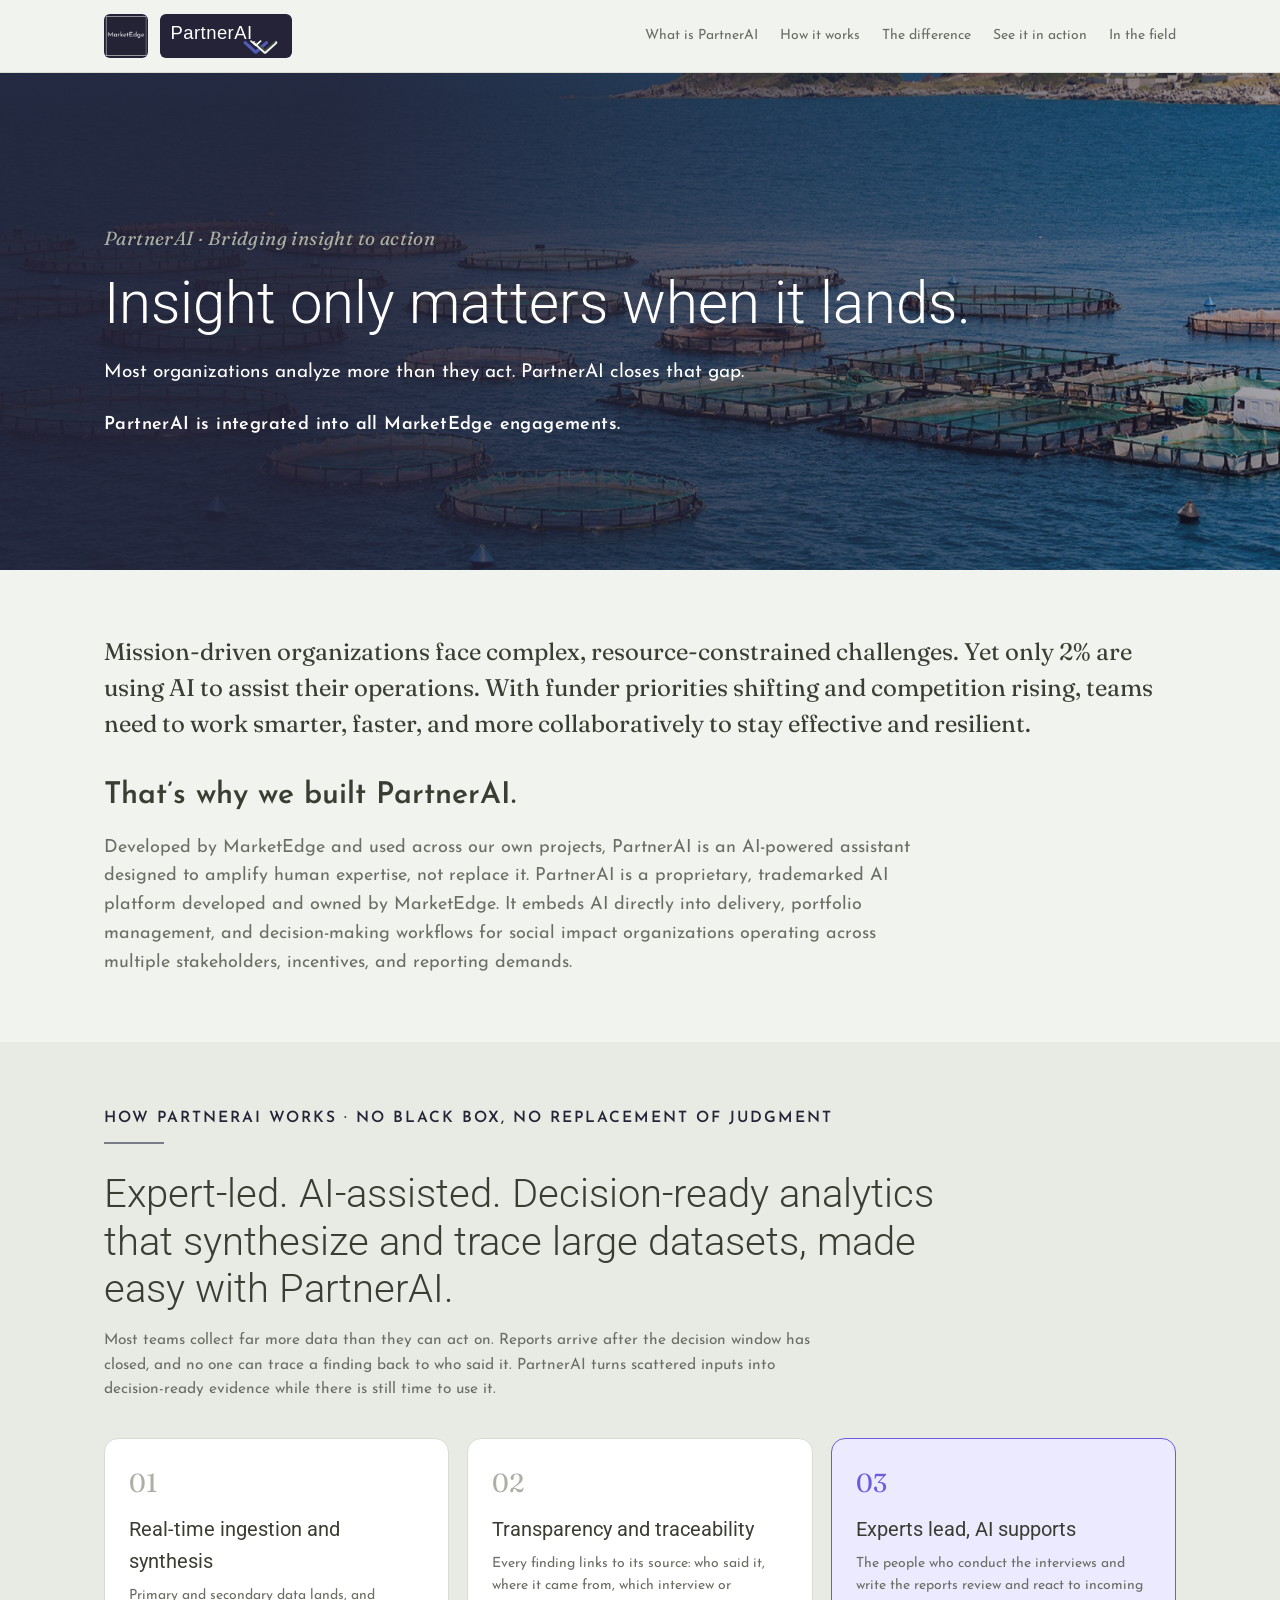
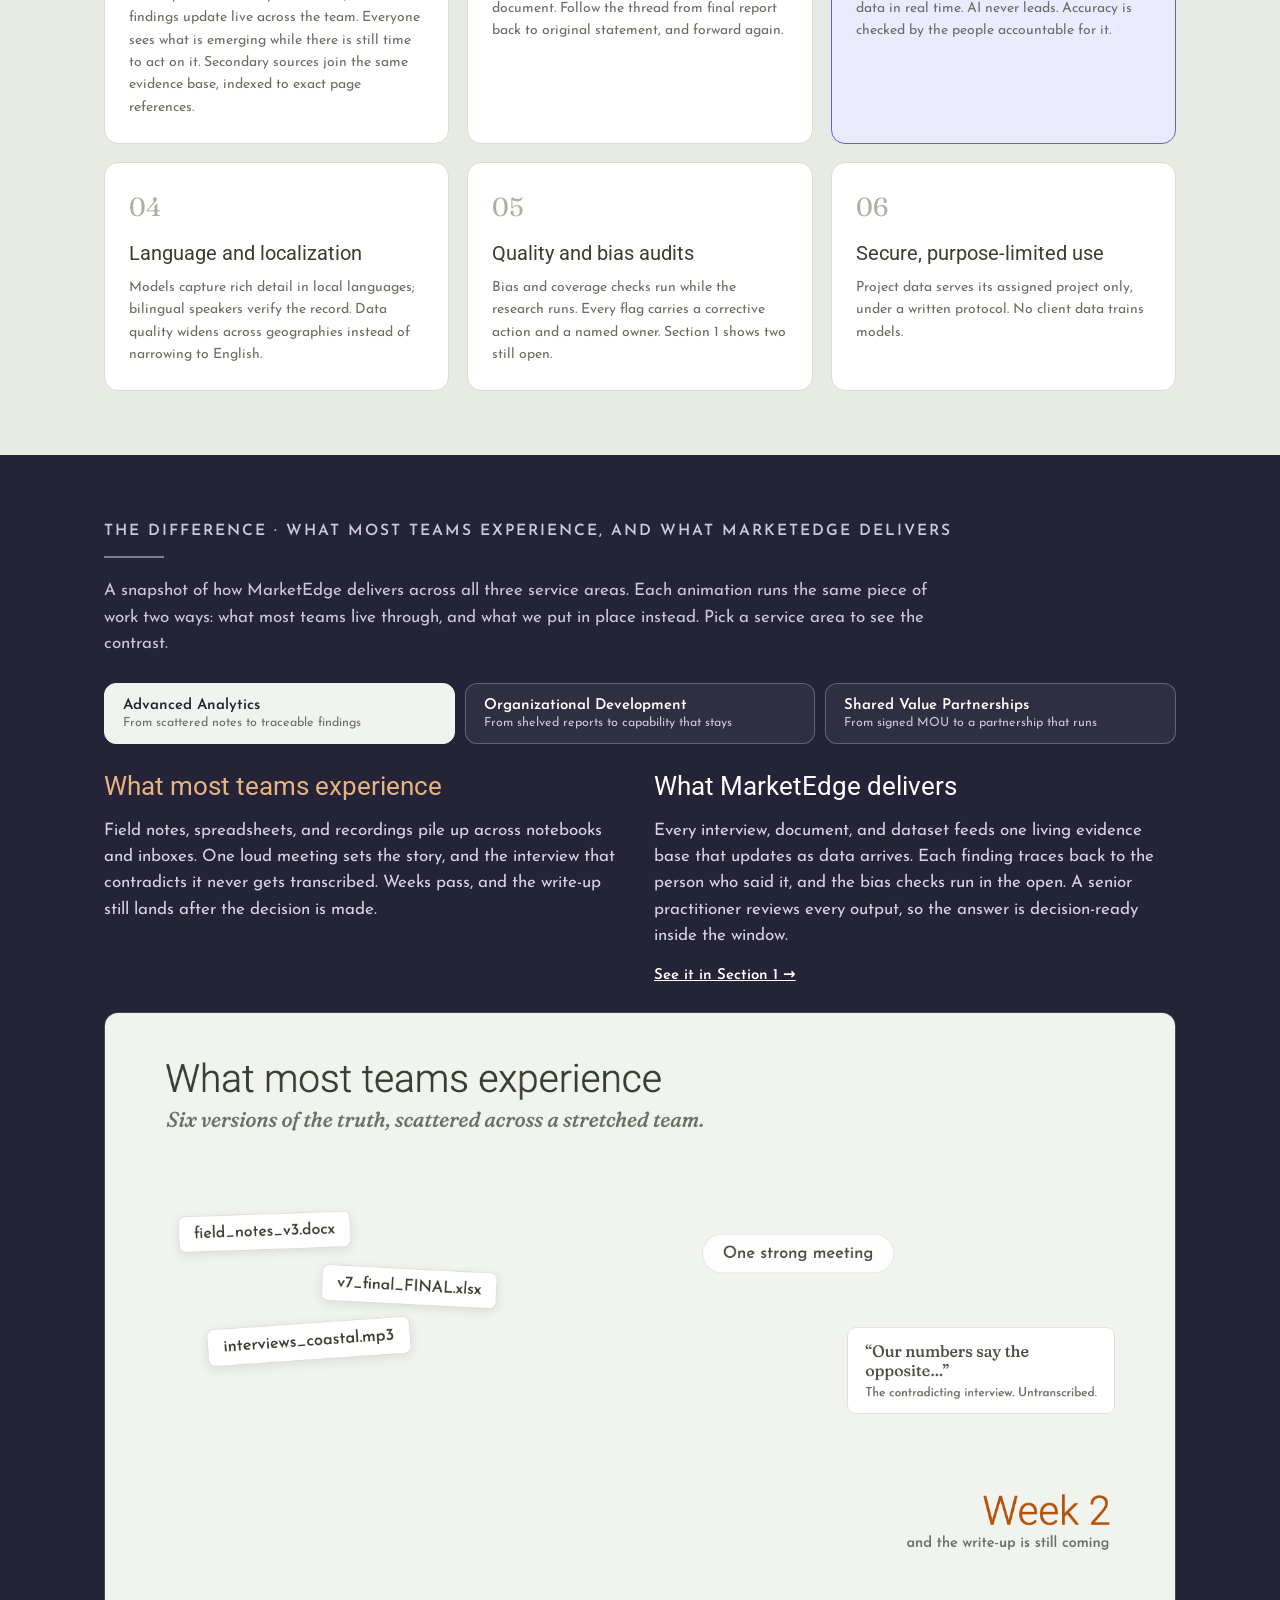
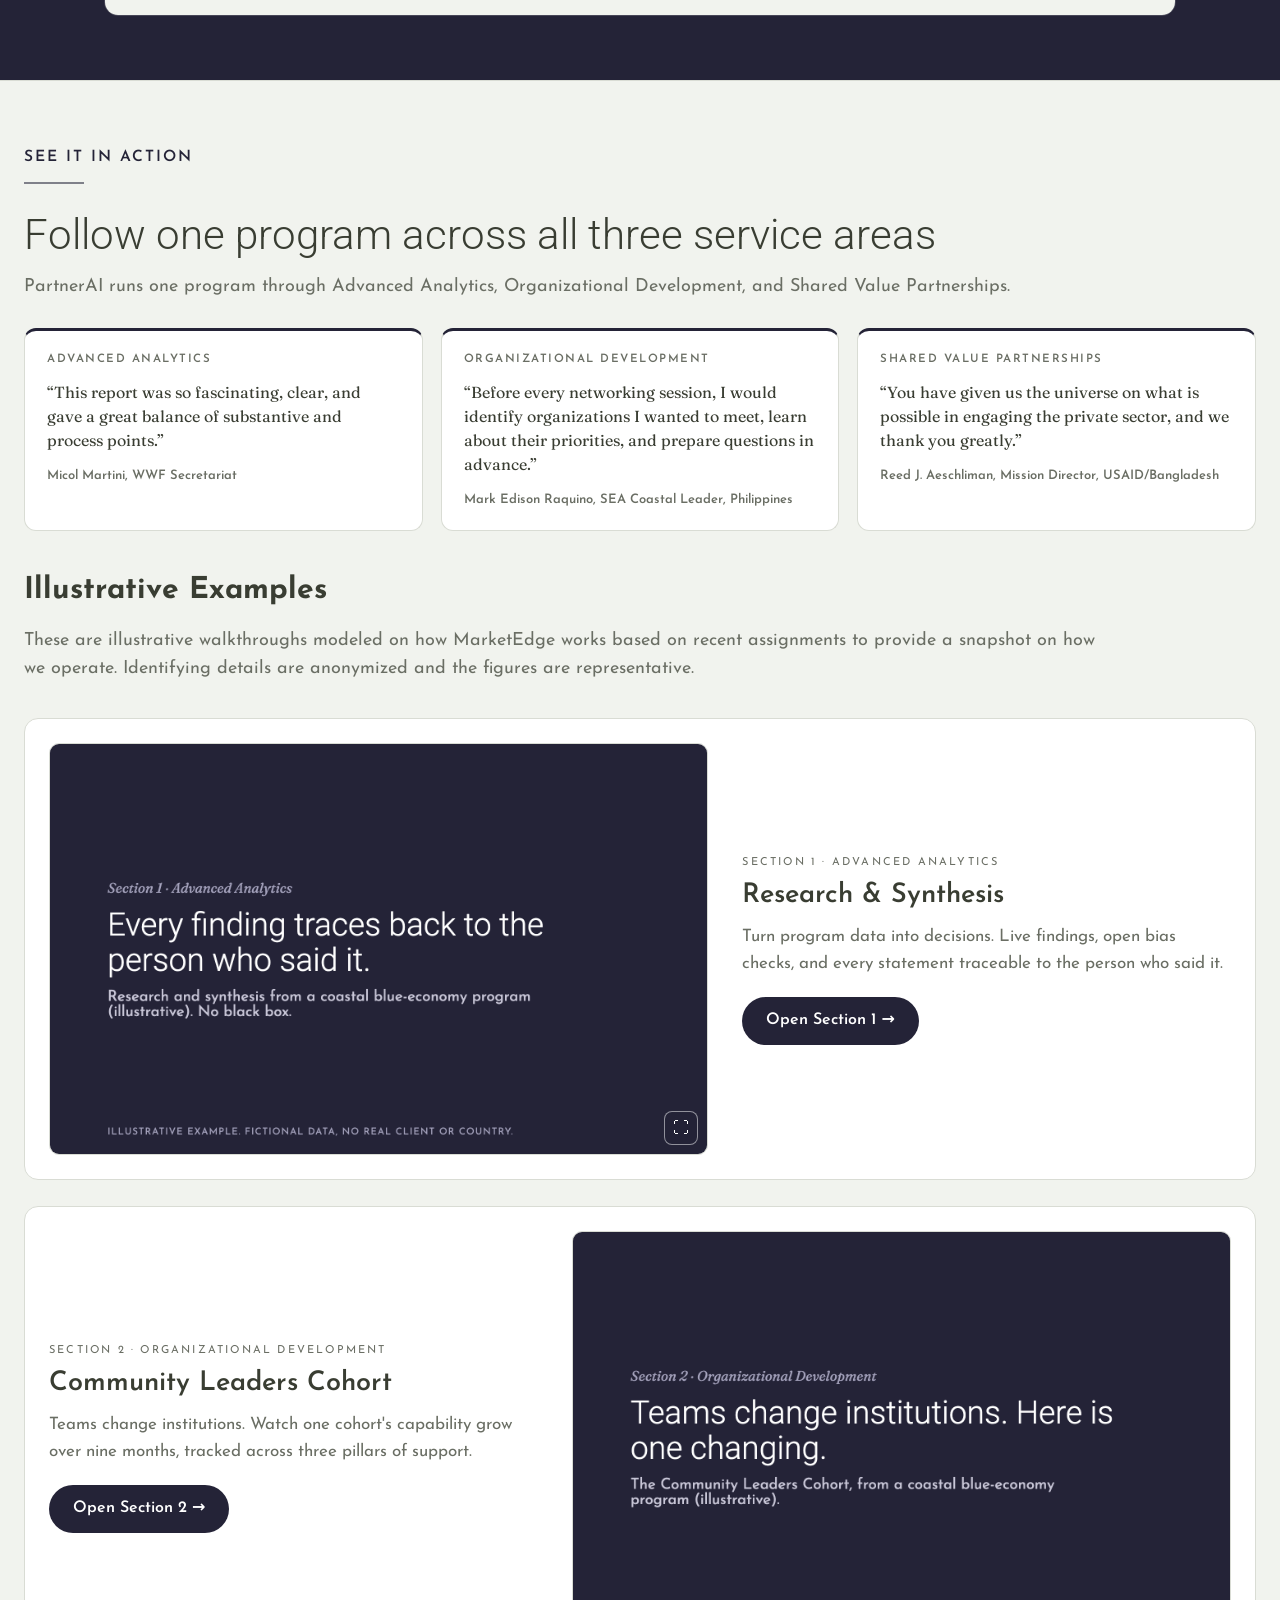
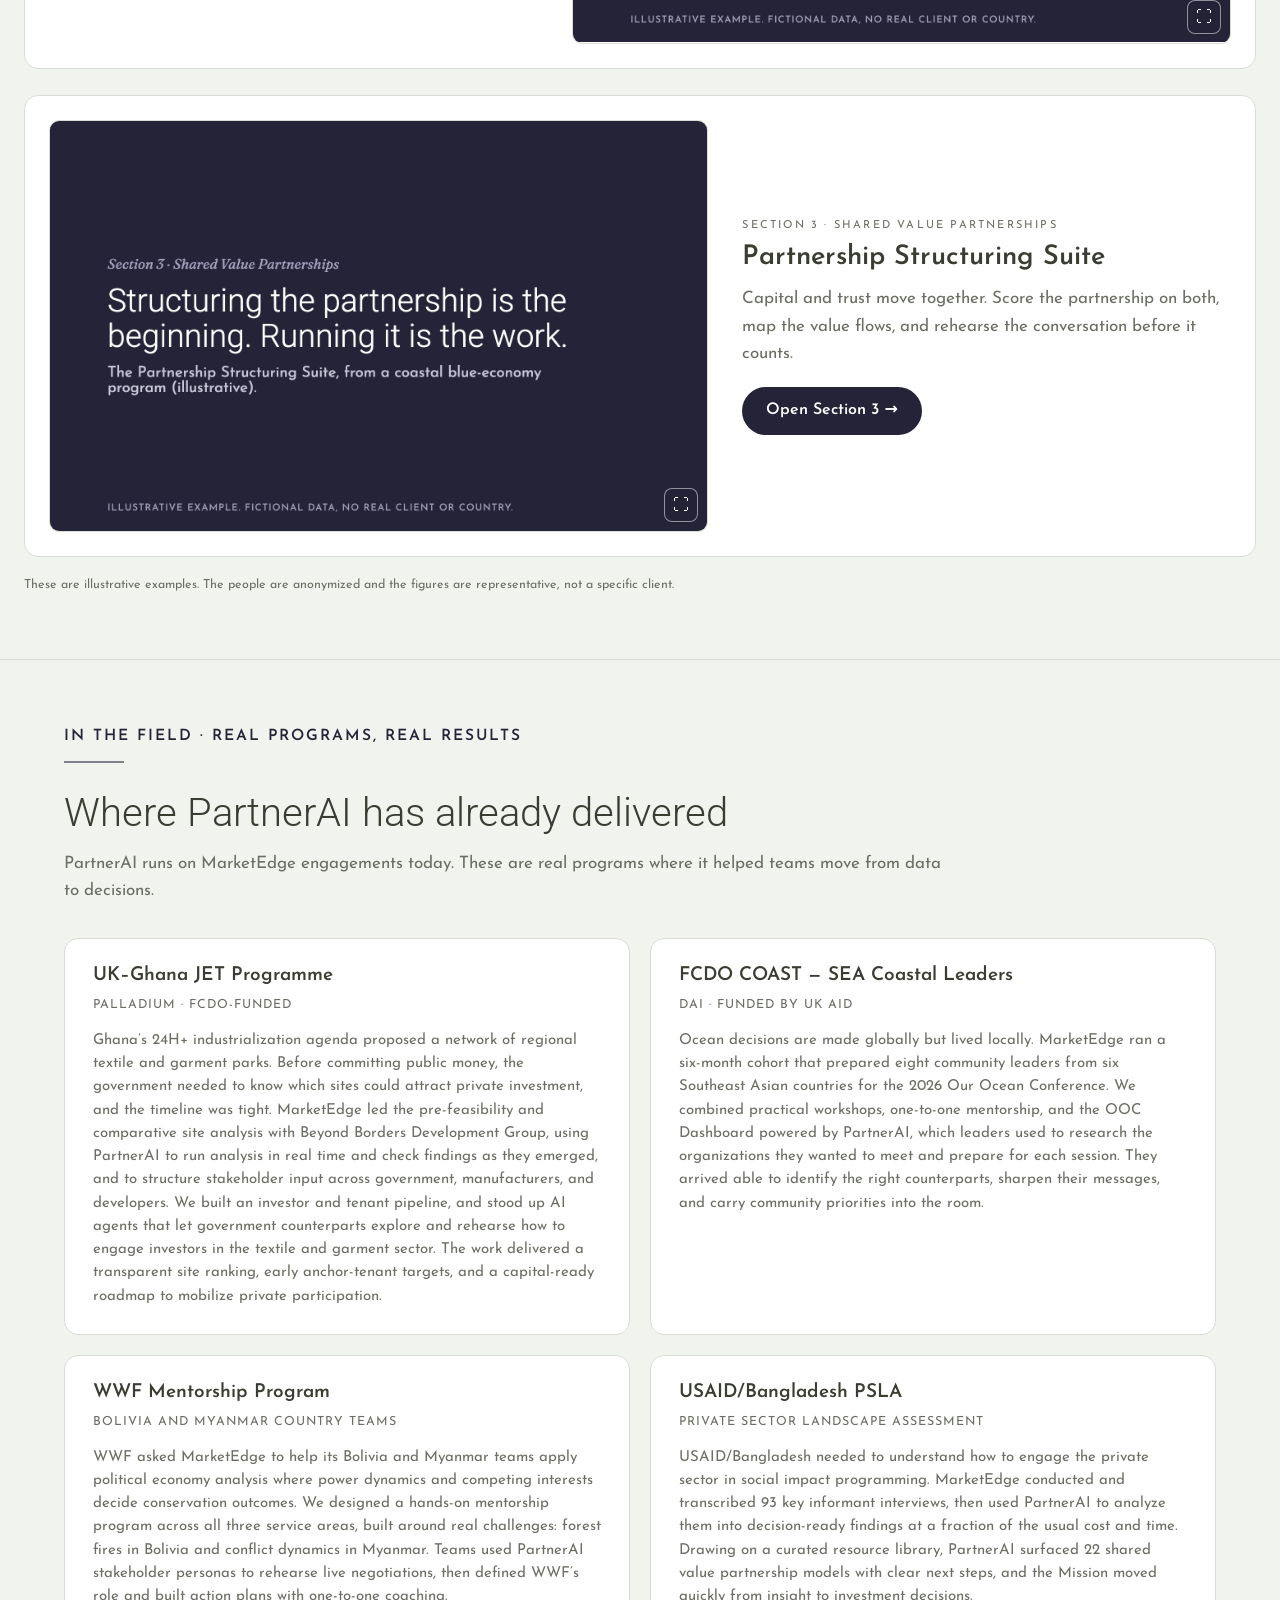
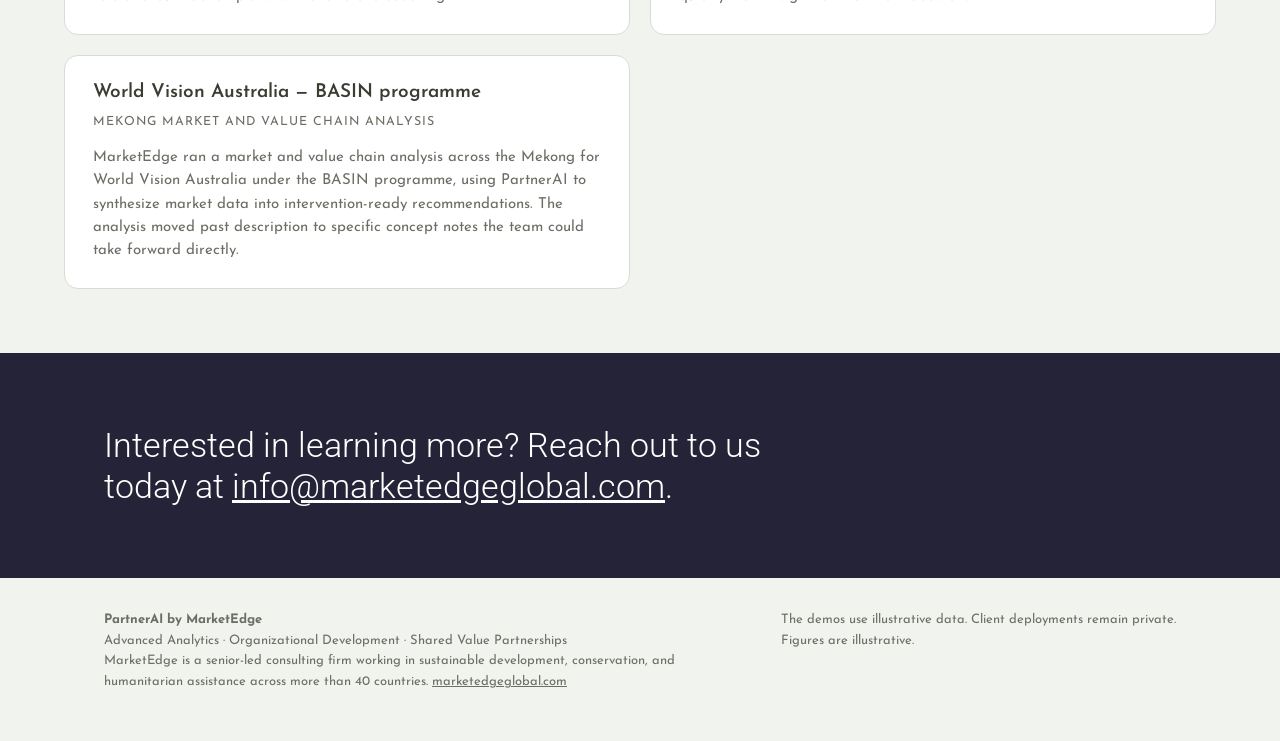
==== index.html @ 86de2679 "The difference: move comparison text above the animation, enlarge it, and expand all three service-a" ====
<!DOCTYPE html>
<html lang="en">
<head>
<meta charset="utf-8">
<meta name="viewport" content="width=device-width, initial-scale=1">
<title>PartnerAI by MarketEdge · Bridging Insight to Action</title>
<link rel="preconnect" href="https://fonts.googleapis.com">
<link href="https://fonts.googleapis.com/css2?family=Roboto:wght@100;300;400;500&family=Fraunces:ital,opsz,wght@0,9..144,400;1,9..144,400&family=Josefin+Sans:wght@300;400;600&display=swap" rel="stylesheet">
<link rel="stylesheet" href="shared/demo.css">
<style>
  /* index-only additions */
  header.site{
    position:sticky;top:0;z-index:70;background:rgba(241,243,238,.94);
    backdrop-filter:blur(8px);border-bottom:1px solid var(--line);
  }
  .nav{display:flex;align-items:center;gap:26px;height:72px}
  .brand{display:flex;align-items:center;gap:12px;text-decoration:none}
  .brand img{width:44px;height:44px;border-radius:6px}
  .brand img.pai{width:auto;height:44px}
  .nav-links{display:flex;gap:22px;margin-left:auto;font-size:14px}
  .nav-links a{text-decoration:none;color:var(--olive)}
  .nav-links a:hover{color:var(--ink)}
  .nav-cta{display:flex;flex-direction:column;align-items:flex-end;gap:2px}
  .nav-cta .em{font-size:11px;color:var(--olive);letter-spacing:.8px}
  @media (max-width:920px){ .nav-links{display:none} }

  .hero{position:relative;color:#fff;padding:150px 0 130px;overflow:hidden}
  .hero .photo{position:absolute;inset:0;background:url('shared/img/solmara-coast.jpg') center 55%/cover}
  .hero .scrim{position:absolute;inset:0;background:linear-gradient(100deg,rgba(36,35,55,.93) 25%,rgba(36,35,55,.62) 70%,rgba(36,35,55,.40))}
  .hero .wrap{position:relative}
  .posline{
    font-family:var(--sans);font-weight:600;font-size:18px;color:#fff;
    margin-top:22px;letter-spacing:.4px;max-width:44em;
  }

  /* contrast section */
  .contrast-tabs{display:grid;grid-template-columns:repeat(3,1fr);gap:10px;margin-bottom:22px}
  @media (max-width:760px){ .contrast-tabs{grid-template-columns:1fr} }
  .contrast-tabs button{
    font-family:inherit;text-align:left;cursor:pointer;
    border:1px solid rgba(255,255,255,.25);border-radius:12px;
    background:rgba(255,255,255,.06);color:#c9c7d8;padding:14px 18px;
    transition:background .25s,color .25s,border-color .25s;
  }
  .contrast-tabs button b{display:block;font-size:15px;font-weight:600;color:#fff;margin-bottom:3px}
  .contrast-tabs button span{font-size:12.5px}
  .contrast-tabs button[aria-pressed="true"]{background:#f1f3ee;border-color:#f1f3ee;color:#6a6e64}
  .contrast-tabs button[aria-pressed="true"] b{color:#242337}
  .contrast-video{width:100%;border-radius:14px;border:1px solid rgba(255,255,255,.16);display:block}
  .contrast-cols{display:grid;grid-template-columns:1fr 1fr;gap:28px;margin:6px 0 24px}
  @media (max-width:760px){ .contrast-cols{grid-template-columns:1fr;gap:20px} }
  .contrast-cols h3{font-family:var(--display);font-weight:400;font-size:clamp(22px,2.4vw,26px);color:#fff;margin-bottom:10px}
  .contrast-cols div:first-child h3{color:#e8b37e}
  .contrast-cols p{font-size:17px;line-height:1.55;color:#d5d3e2;max-width:40em}

  /* mechanics cards: fixed balanced columns so no card ever orphans */
  .mech-grid{display:grid;grid-template-columns:repeat(3,1fr);gap:18px}
  @media (max-width:1000px){ .mech-grid{grid-template-columns:repeat(2,1fr)} }
  @media (max-width:680px){ .mech-grid{grid-template-columns:1fr} }
  #engagement .mech-grid{grid-template-columns:repeat(3,1fr)}
  @media (max-width:860px){ #engagement .mech-grid{grid-template-columns:1fr} }
  .mech{background:var(--card);border:1px solid var(--line);border-radius:var(--radius);padding:24px}
  .mech .num{font-family:var(--serif);font-size:26px;color:var(--olive-soft)}
  .mech b{display:block;font-family:var(--display);font-weight:400;font-size:20px;margin:8px 0 8px}
  .mech p{font-size:14px;color:var(--olive)}
  .mech.violet{background:var(--violet-soft);border-color:var(--violet)}
  .mech.violet .num{color:var(--violet)}

  /* About section lead line */
  .about-lead{font-family:var(--sans);font-weight:600;font-size:clamp(24px,3vw,30px);color:var(--ink);margin-top:30px}

  /* Applied case-study heading */
  .case-badge{display:inline-block;font-family:var(--sans);font-weight:600;font-size:13px;letter-spacing:2.5px;text-transform:uppercase;color:#fff;background:var(--indigo);border-radius:999px;padding:7px 16px;margin-bottom:16px}
  h2.case-h2{font-size:clamp(28px,3.6vw,42px)}

  /* distinct band for the How-it-works section */
  #how{background:#e8ebe3;border-top:0}
  #contrast{border-top:0}

  /* service-area quote graphic in See-it-in-action */
  .svc-quotes{display:grid;grid-template-columns:repeat(3,minmax(0,1fr));gap:18px;margin:26px 0 6px}
  @media (max-width:820px){ .svc-quotes{grid-template-columns:1fr} }
  .svc-quote{margin:0;background:var(--card);border:1px solid var(--line);border-top:3px solid var(--indigo);border-radius:12px;padding:20px 22px;font-family:var(--serif);font-size:16px;line-height:1.5;color:var(--ink);display:flex;flex-direction:column}
  .svc-quote .qa{font-family:var(--sans);font-weight:600;font-size:11.5px;letter-spacing:1.5px;text-transform:uppercase;color:var(--olive);margin-bottom:12px}
  .svc-quote cite{margin-top:14px;font-family:var(--sans);font-style:normal;font-size:13px;font-weight:600;color:var(--olive)}
  .illus-sub{font-family:var(--sans);font-weight:700;font-size:clamp(22px,2.6vw,30px);color:var(--ink);margin:36px 0 12px}

  /* section rows: video beside prominent text, alternating sides */
  #solmara .wrap{max-width:1280px}
  .sec-rows{display:flex;flex-direction:column;gap:26px;margin-top:34px}
  .sec-row{
    display:grid;grid-template-columns:minmax(0,1.35fr) minmax(0,1fr);gap:34px;align-items:center;
    background:var(--card);border:1px solid var(--line);border-radius:var(--radius);padding:24px;
  }
  .sec-row:nth-child(even){grid-template-columns:minmax(0,1fr) minmax(0,1.35fr)}
  .sec-row:nth-child(even) .poster-wrap{order:2}
  @media (max-width:860px){
    .sec-row,.sec-row:nth-child(even){grid-template-columns:1fr}
    .sec-row:nth-child(even) .poster-wrap{order:0}
  }
  .sec-meta{display:flex;flex-direction:column}
  .sec-row b{font-size:27px;font-weight:600;display:block;line-height:1.15;margin:8px 0 12px}
  .sec-row p{font-size:17px;color:var(--olive);margin-bottom:20px}
  .sec-row a.open{align-self:flex-start;font-size:16px;font-weight:600;color:#fff;background:var(--indigo);border-radius:999px;padding:11px 24px;text-decoration:none;transition:background .2s}
  .sec-row a.open:hover{background:#333250}
  .card .poster,.sec-row .poster{width:100%;aspect-ratio:16/10;object-fit:cover;border-radius:10px;border:1px solid var(--line);background:#e6e8e0;display:block}
  .poster-wrap{position:relative}
  .poster-wrap a{display:block;cursor:pointer}
  .poster-wrap .expand{
    position:absolute;right:10px;bottom:10px;width:34px;height:34px;border-radius:8px;
    border:1px solid rgba(255,255,255,.5);background:rgba(36,35,55,.55);color:#fff;
    font-size:16px;line-height:1;cursor:pointer;
  }
  .poster-wrap .expand:hover{background:rgba(36,35,55,.85)}
  .card b{font-size:17px;font-weight:600}
  .card p{font-size:13.5px;color:var(--olive);flex:1}
  .card a{font-size:14px;font-weight:600;color:var(--indigo);text-decoration:none}
  .card a:hover{text-decoration:underline}
  .card .links{display:flex;flex-direction:column;gap:6px;margin-top:2px}
  .card .links .sec{font-weight:400;color:var(--olive)}

  /* PartnerAI in the field */
  #field .wrap{max-width:1200px}
  .field-grid{display:grid;grid-template-columns:repeat(2,minmax(0,1fr));gap:20px;margin-top:34px}
  @media (max-width:820px){ .field-grid{grid-template-columns:1fr} }
  .field-card{background:var(--card);border:1px solid var(--line);border-radius:var(--radius);padding:26px 28px;display:flex;flex-direction:column}
  .field-card .prog{font-family:var(--sans);font-weight:600;font-size:19px;color:var(--ink);line-height:1.2}
  .field-card .client{font-family:var(--sans);font-size:12.5px;letter-spacing:1px;text-transform:uppercase;color:var(--olive);margin:7px 0 14px}
  .field-card p{font-size:15px;color:var(--olive);line-height:1.55;margin:0}
  .field-card blockquote{margin:16px 0 0;padding:14px 18px;border-left:3px solid var(--indigo);background:var(--offwhite);border-radius:0 10px 10px 0;font-family:var(--serif);font-size:15px;color:var(--ink);line-height:1.5}
  .field-card blockquote cite{display:block;margin-top:8px;font-family:var(--sans);font-style:normal;font-size:13px;font-weight:600;color:var(--olive)}
  .field-card--wide{grid-column:1/-1}
  .field-card--wide .fc-inner{display:grid;grid-template-columns:minmax(0,1.2fr) minmax(0,1fr);gap:26px;align-items:center}
  @media (max-width:820px){ .field-card--wide .fc-inner{grid-template-columns:1fr} }
  .field-card--wide blockquote{margin-top:0}

</style>
</head>
<body>
<script src="shared/reveal.js" defer></script>

<header class="site">
  <div class="wrap nav">
    <a class="brand" href="#">
      <img src="shared/img/marketedge-logo.png" alt="MarketEdge logo">
      <img class="pai" src="shared/img/partnerai-logo.svg" alt="PartnerAI logo">
    </a>
    <nav class="nav-links">
      <a href="#about">What is PartnerAI</a>
      <a href="#how">How it works</a>
      <a href="#contrast">The difference</a>
      <a href="#solmara">See it in action</a>
      <a href="#field">In the field</a>
    </nav>
  </div>
</header>

<!-- ================= HERO ================= -->
<div class="hero">
  <div class="photo"></div>
  <div class="scrim"></div>
  <div class="wrap">
    <div class="eyebrow">PartnerAI · Bridging insight to action</div>
    <h1>Insight only matters when it lands.</h1>
    <p class="lede">Most organizations analyze more than they act. PartnerAI closes that gap.</p>
    <div class="posline">PartnerAI is integrated into all MarketEdge engagements.</div>
  </div>
</div>

<!-- ================= ABOUT PARTNERAI ================= -->
<section class="beat" id="about">
  <div class="wrap">
    <p class="serif-pull reveal" style="max-width:44em">Mission-driven organizations face complex, resource-constrained challenges. Yet only 2% are using AI to assist their operations. With funder priorities shifting and competition rising, teams need to work smarter, faster, and more collaboratively to stay effective and resilient.</p>
    <p class="about-lead reveal">That&rsquo;s why we built PartnerAI.</p>
    <p class="reveal" style="max-width:46em;margin-top:14px;font-size:18px;color:var(--olive)">Developed by MarketEdge and used across our own projects, PartnerAI is an AI-powered assistant designed to amplify human expertise, not replace it. PartnerAI is a proprietary, trademarked AI platform developed and owned by MarketEdge. It embeds AI directly into delivery, portfolio management, and decision-making workflows for social impact organizations operating across multiple stakeholders, incentives, and reporting demands.</p>
  </div>
</section>

<!-- ================= MECHANICS ================= -->
<section class="beat" id="how">
  <div class="wrap">
    <div class="beat-label">How PartnerAI works · No black box, no replacement of judgment</div>
    <h2 style="max-width:22em">Expert-led. AI-assisted. Decision-ready analytics that synthesize and trace large datasets, made easy with PartnerAI.</h2>
    <p style="max-width:46em;margin-top:16px;color:var(--olive);font-size:15.5px">Most teams collect far more data than they can act on. Reports arrive after the decision window has closed, and no one can trace a finding back to who said it. PartnerAI turns scattered inputs into decision-ready evidence while there is still time to use it.</p>
    <div class="mech-grid reveal-stagger" style="margin-top:36px">
      <div class="mech"><div class="num">01</div><b>Real-time ingestion and synthesis</b>
        <p>Primary and secondary data lands, and findings update live across the team. Everyone sees what is emerging while there is still time to act on it. Secondary sources join the same evidence base, indexed to exact page references.</p></div>
      <div class="mech"><div class="num">02</div><b>Transparency and traceability</b>
        <p>Every finding links to its source: who said it, where it came from, which interview or document. Follow the thread from final report back to original statement, and forward again.</p></div>
      <div class="mech violet"><div class="num">03</div><b>Experts lead, AI supports</b>
        <p>The people who conduct the interviews and write the reports review and react to incoming data in real time. AI never leads. Accuracy is checked by the people accountable for it.</p></div>
      <div class="mech"><div class="num">04</div><b>Language and localization</b>
        <p>Models capture rich detail in local languages; bilingual speakers verify the record. Data quality widens across geographies instead of narrowing to English.</p></div>
      <div class="mech"><div class="num">05</div><b>Quality and bias audits</b>
        <p>Bias and coverage checks run while the research runs. Every flag carries a corrective action and a named owner. Section 1 shows two still open.</p></div>
      <div class="mech"><div class="num">06</div><b>Secure, purpose-limited use</b>
        <p>Project data serves its assigned project only, under a written protocol. No client data trains models.</p></div>
    </div>
  </div>
</section>

<!-- ================= THE DIFFERENCE ================= -->
<section class="beat dark" id="contrast">
  <div class="wrap">
    <div class="beat-label">The difference · What most teams experience, and what MarketEdge delivers</div>
    <p class="reveal" style="max-width:50em;margin:-6px 0 26px;color:#c9c7d8;font-size:17px;line-height:1.55">A snapshot of how MarketEdge delivers across all three service areas. Each animation runs the same piece of work two ways: what most teams live through, and what we put in place instead. Pick a service area to see the contrast.</p>
    <div class="contrast-tabs" role="group" aria-label="Pick a service area">
      <button data-c="aa" aria-pressed="true"><b>Advanced Analytics</b><span>From scattered notes to traceable findings</span></button>
      <button data-c="od" aria-pressed="false"><b>Organizational Development</b><span>From shelved reports to capability that stays</span></button>
      <button data-c="svp" aria-pressed="false"><b>Shared Value Partnerships</b><span>From signed MOU to a partnership that runs</span></button>
    </div>
    <div class="contrast-cols reveal-stagger">
      <div>
        <h3>What most teams experience</h3>
        <p id="contrast-left">Field notes, spreadsheets, and recordings pile up across notebooks and inboxes. One loud meeting sets the story, and the interview that contradicts it never gets transcribed. Weeks pass, and the write-up still lands after the decision is made.</p>
      </div>
      <div>
        <h3>What MarketEdge delivers</h3>
        <p id="contrast-right">Every interview, document, and dataset feeds one living evidence base that updates as data arrives. Each finding traces back to the person who said it, and the bias checks run in the open. A senior practitioner reviews every output, so the answer is decision-ready inside the window.</p>
        <p style="margin-top:12px"><a id="contrast-link" href="solmara/analytics/" style="color:#fff;font-weight:600;font-size:15px">See it in Section 1 &rarr;</a></p>
      </div>
    </div>
    <div class="reveal">
      <video class="contrast-video" src="videos/contrast.mp4" poster="videos/contrast-poster.png" autoplay muted loop playsinline preload="metadata" aria-label="Animation contrasting how most teams work with what MarketEdge delivers"></video>
    </div>
  </div>
</section>

<!-- ================= SEE IT IN ACTION ================= -->
<section class="beat" id="solmara">
  <div class="wrap">
    <div class="beat-label">See it in action</div>
    <h2 class="case-h2">Follow one program across all three service areas</h2>
    <p style="color:var(--olive);max-width:60em;margin-top:14px;font-size:18px">PartnerAI runs one program through Advanced Analytics, Organizational Development, and Shared Value Partnerships.</p>
    <div class="svc-quotes reveal-stagger">
      <blockquote class="svc-quote"><span class="qa">Advanced Analytics</span>&ldquo;This report was so fascinating, clear, and gave a great balance of substantive and process points.&rdquo;<cite>Micol Martini, WWF Secretariat</cite></blockquote>
      <blockquote class="svc-quote"><span class="qa">Organizational Development</span>&ldquo;Before every networking session, I would identify organizations I wanted to meet, learn about their priorities, and prepare questions in advance.&rdquo;<cite>Mark Edison Raquino, SEA Coastal Leader, Philippines</cite></blockquote>
      <blockquote class="svc-quote"><span class="qa">Shared Value Partnerships</span>&ldquo;You have given us the universe on what is possible in engaging the private sector, and we thank you greatly.&rdquo;<cite>Reed J. Aeschliman, Mission Director, USAID/Bangladesh</cite></blockquote>
    </div>
    <h3 class="illus-sub">Illustrative Examples</h3>
    <p style="color:var(--olive);max-width:60em;font-size:18px">These are illustrative walkthroughs modeled on how MarketEdge works based on recent assignments to provide a snapshot on how we operate. Identifying details are anonymized and the figures are representative.</p>
    <div class="sec-rows">
      <article class="sec-row reveal">
        <div class="poster-wrap">
          <a href="solmara/analytics/" aria-label="Open Section 1: Research and Synthesis">
            <video class="poster" src="videos/chapter1.mp4" poster="videos/chapter1-poster.png" muted loop playsinline preload="metadata" aria-label="Section 1 walkthrough animation"></video>
          </a>
          <button class="expand" aria-label="Expand walkthrough to full screen">&#x26F6;</button>
        </div>
        <div class="sec-meta"><span class="tag">Section 1 · Advanced Analytics</span><b>Research &amp; Synthesis</b><p>Turn program data into decisions. Live findings, open bias checks, and every statement traceable to the person who said it.</p><a class="open" href="solmara/analytics/">Open Section 1 &rarr;</a></div>
      </article>
      <article class="sec-row reveal">
        <div class="poster-wrap">
          <a href="solmara/leaders/" aria-label="Open Section 2: Community Leaders Cohort">
            <video class="poster" src="videos/chapter2.mp4" poster="videos/chapter2-poster.png" muted loop playsinline preload="metadata" aria-label="Section 2 walkthrough animation"></video>
          </a>
          <button class="expand" aria-label="Expand walkthrough to full screen">&#x26F6;</button>
        </div>
        <div class="sec-meta"><span class="tag">Section 2 · Organizational Development</span><b>Community Leaders Cohort</b><p>Teams change institutions. Watch one cohort's capability grow over nine months, tracked across three pillars of support.</p><a class="open" href="solmara/leaders/">Open Section 2 &rarr;</a></div>
      </article>
      <article class="sec-row reveal">
        <div class="poster-wrap">
          <a href="solmara/partnerships/" aria-label="Open Section 3: Partnership Structuring Suite">
            <video class="poster" src="videos/chapter3.mp4" poster="videos/chapter3-poster.png" muted loop playsinline preload="metadata" aria-label="Section 3 walkthrough animation"></video>
          </a>
          <button class="expand" aria-label="Expand walkthrough to full screen">&#x26F6;</button>
        </div>
        <div class="sec-meta"><span class="tag">Section 3 · Shared Value Partnerships</span><b>Partnership Structuring Suite</b><p>Capital and trust move together. Score the partnership on both, map the value flows, and rehearse the conversation before it counts.</p><a class="open" href="solmara/partnerships/">Open Section 3 &rarr;</a></div>
      </article>
    </div>
    <div class="foot-note" style="margin-top:18px">These are illustrative examples. The people are anonymized and the figures are representative, not a specific client.</div>
  </div>
</section>

<!-- ================= PARTNERAI IN THE FIELD ================= -->
<section class="beat" id="field">
  <div class="wrap">
    <div class="beat-label">In the field · Real programs, real results</div>
    <h2 style="max-width:24em">Where PartnerAI has already delivered</h2>
    <p style="max-width:52em;margin-top:14px;color:var(--olive);font-size:17px">PartnerAI runs on MarketEdge engagements today. These are real programs where it helped teams move from data to decisions.</p>
    <div class="field-grid reveal-stagger">
      <article class="field-card">
        <div class="prog">UK&ndash;Ghana JET Programme</div>
        <div class="client">Palladium · FCDO-funded</div>
        <p>Ghana&rsquo;s 24H+ industrialization agenda proposed a network of regional textile and garment parks. Before committing public money, the government needed to know which sites could attract private investment, and the timeline was tight. MarketEdge led the pre-feasibility and comparative site analysis with Beyond Borders Development Group, using PartnerAI to run analysis in real time and check findings as they emerged, and to structure stakeholder input across government, manufacturers, and developers. We built an investor and tenant pipeline, and stood up AI agents that let government counterparts explore and rehearse how to engage investors in the textile and garment sector. The work delivered a transparent site ranking, early anchor-tenant targets, and a capital-ready roadmap to mobilize private participation.</p>
      </article>
      <article class="field-card">
        <div class="prog">FCDO COAST &mdash; SEA Coastal Leaders</div>
        <div class="client">DAI · Funded by UK Aid</div>
        <p>Ocean decisions are made globally but lived locally. MarketEdge ran a six-month cohort that prepared eight community leaders from six Southeast Asian countries for the 2026 Our Ocean Conference. We combined practical workshops, one-to-one mentorship, and the OOC Dashboard powered by PartnerAI, which leaders used to research the organizations they wanted to meet and prepare for each session. They arrived able to identify the right counterparts, sharpen their messages, and carry community priorities into the room.</p>
      </article>
      <article class="field-card">
        <div class="prog">WWF Mentorship Program</div>
        <div class="client">Bolivia and Myanmar country teams</div>
        <p>WWF asked MarketEdge to help its Bolivia and Myanmar teams apply political economy analysis where power dynamics and competing interests decide conservation outcomes. We designed a hands-on mentorship program across all three service areas, built around real challenges: forest fires in Bolivia and conflict dynamics in Myanmar. Teams used PartnerAI stakeholder personas to rehearse live negotiations, then defined WWF&rsquo;s role and built action plans with one-to-one coaching.</p>
      </article>
      <article class="field-card">
        <div class="prog">USAID/Bangladesh PSLA</div>
        <div class="client">Private Sector Landscape Assessment</div>
        <p>USAID/Bangladesh needed to understand how to engage the private sector in social impact programming. MarketEdge conducted and transcribed 93 key informant interviews, then used PartnerAI to analyze them into decision-ready findings at a fraction of the usual cost and time. Drawing on a curated resource library, PartnerAI surfaced 22 shared value partnership models with clear next steps, and the Mission moved quickly from insight to investment decisions.</p>
      </article>
      <article class="field-card">
        <div class="prog">World Vision Australia &mdash; BASIN programme</div>
        <div class="client">Mekong market and value chain analysis</div>
        <p>MarketEdge ran a market and value chain analysis across the Mekong for World Vision Australia under the BASIN programme, using PartnerAI to synthesize market data into intervention-ready recommendations. The analysis moved past description to specific concept notes the team could take forward directly.</p>
      </article>
    </div>
  </div>
</section>

<!-- ================= REQUEST BAND ================= -->
<div class="cta-band" id="demo" style="margin-top:0">
  <div class="wrap">
    <h2 style="font-size:clamp(24px,3vw,34px)">Interested in learning more? Reach out to us today at <a href="mailto:info@marketedgeglobal.com?subject=PartnerAI" style="color:#fff">info@marketedgeglobal.com</a>.</h2>
  </div>
</div>

<footer class="demo-foot">
  <div class="wrap" style="display:flex;flex-wrap:wrap;gap:28px;justify-content:space-between">
    <div style="max-width:46em">
      <b>PartnerAI by MarketEdge</b><br>
      Advanced Analytics · Organizational Development · Shared Value Partnerships<br>
      MarketEdge is a senior-led consulting firm working in sustainable development, conservation, and humanitarian assistance across more than 40 countries. <a href="https://www.marketedgeglobal.com">marketedgeglobal.com</a>
    </div>
    <div>
      The demos use illustrative data. Client deployments remain private.<br>
      Figures are illustrative.
    </div>
  </div>
</footer>

<!-- Analytics: add one lightweight script (GoatCounter or Plausible) before launch so demo views per chapter are visible. -->
<script>
(function () {
  var v = document.querySelector('.contrast-video');
  if (!v) return;
  var reduced = window.matchMedia('(prefers-reduced-motion: reduce)').matches;
  if (reduced) {
    v.removeAttribute('autoplay');
    v.pause();
    v.controls = true;
  } else if ('IntersectionObserver' in window) {
    new IntersectionObserver(function (entries) {
      entries.forEach(function (e) {
        if (e.isIntersecting) { v.play(); } else { v.pause(); }
      });
    }, { threshold: 0.25 }).observe(v);
  }

  var CONTRASTS = {
    aa: {
      src: 'videos/contrast.mp4', poster: 'videos/contrast-poster.png',
      left: 'Field notes, spreadsheets, and recordings pile up across notebooks and inboxes. One loud meeting sets the story, and the interview that contradicts it never gets transcribed. Weeks pass, and the write-up still lands after the decision is made.',
      right: 'Every interview, document, and dataset feeds one living evidence base that updates as data arrives. Each finding traces back to the person who said it, and the bias checks run in the open. A senior practitioner reviews every output, so the answer is decision-ready inside the window.',
      link: 'solmara/analytics/', label: 'See it in Section 1 →',
    },
    od: {
      src: 'videos/contrast-od.mp4', poster: 'videos/contrast-od-poster.png',
      left: 'A consultant visits every few years. An 80-page report lands, gets read once, and gathers dust. The capability leaves when the consultant does, and the next assessment starts from zero.',
      right: 'Assessment becomes a habit your team runs itself, tracked across the skills that matter. Mentors coach exactly where the dashboard points, month over month. At handover the dashboards, the tools, and the confidence stay with your team.',
      link: 'solmara/leaders/', label: 'See it in Section 2 →',
    },
    svp: {
      src: 'videos/contrast-svp.mp4', poster: 'videos/contrast-svp-poster.png',
      left: 'The signing gets a photo and a press release. The pipeline lives in one inbox, check-ins slip, and the incentives never quite line up. Nine months in, nobody owns it.',
      right: 'Value flows are mapped so each partner sees what they gain. Governance has named seats, a decision cadence, and shared metrics. The hard conversation gets rehearsed before it counts, so the partnership runs long after the launch.',
      link: 'solmara/partnerships/', label: 'See it in Section 3 →',
    },
  };
  var tabs = Array.prototype.slice.call(document.querySelectorAll('.contrast-tabs button'));
  function selectTab(btn) {
    var c = CONTRASTS[btn.getAttribute('data-c')];
    if (!c) return;
    tabs.forEach(function (b) { b.setAttribute('aria-pressed', b === btn ? 'true' : 'false'); });
    v.pause();
    v.setAttribute('poster', c.poster);
    v.src = c.src;
    v.load();
    if (!reduced) { v.play(); }
    document.getElementById('contrast-left').textContent = c.left;
    document.getElementById('contrast-right').textContent = c.right;
    var link = document.getElementById('contrast-link');
    link.href = c.link;
    link.textContent = c.label;
  }
  // Auto-advance through the three service areas so all three loops get seen.
  // A manual tab click hands control to the visitor.
  var rotate = null;
  if (!reduced) {
    rotate = setInterval(function () {
      var current = tabs.findIndex(function (b) { return b.getAttribute('aria-pressed') === 'true'; });
      selectTab(tabs[(current + 1) % tabs.length]);
    }, 22000);
  }
  tabs.forEach(function (btn) {
    btn.addEventListener('click', function () {
      if (rotate) { clearInterval(rotate); rotate = null; }
      selectTab(btn);
    });
  });

  // Section card walkthroughs: play as inline animations, expand on demand.
  document.querySelectorAll('.poster-wrap').forEach(function (wrap) {
    var mini = wrap.querySelector('video');
    var btn = wrap.querySelector('.expand');
    if (!mini) return;
    if (!reduced && 'IntersectionObserver' in window) {
      new IntersectionObserver(function (entries) {
        entries.forEach(function (e) {
          if (e.isIntersecting) { mini.play(); } else { mini.pause(); }
        });
      }, { threshold: 0.3 }).observe(mini);
    }
    if (btn) {
      btn.addEventListener('click', function (ev) {
        ev.preventDefault();
        ev.stopPropagation();
        if (mini.requestFullscreen) { mini.requestFullscreen(); }
        else if (mini.webkitEnterFullscreen) { mini.webkitEnterFullscreen(); }
        mini.play();
      });
    }
    mini.addEventListener('fullscreenchange', function () {
      mini.controls = !!document.fullscreenElement;
    });
  });
  document.addEventListener('fullscreenchange', function () {
    document.querySelectorAll('.poster-wrap video').forEach(function (m) {
      m.controls = document.fullscreenElement === m;
    });
  });
})();
</script>
</body>
</html>
---- shared/demo.css ----
/* Shared stylesheet for PartnerAI demo pages.
   Brand aligned with marketedgeglobal.com: ink olive, deep indigo, off-white,
   Roboto light display, Fraunces serif accent, Josefin Sans body.
   Violet stays reserved for human-in-the-loop moments. */
:root{
  --ink:#393d32;            /* primary dark, from the main site */
  --indigo:#242337;         /* deep section background */
  --olive:#6a6e64;          /* muted */
  --olive-soft:#aab0a4;
  --offwhite:#f1f3ee;       /* paper */
  --white:#ffffff;
  --line:#d9dcd4;
  --violet:#6d5ae0;         /* human-in-the-loop */
  --violet-soft:#eceaff;
  --amber:#b4540a;          /* flags, weak signals */
  --amber-soft:#f8ecdf;
  --card:#ffffff;
  --radius:14px;
  --sans:'Josefin Sans',system-ui,sans-serif;
  --display:'Roboto',system-ui,sans-serif;
  --serif:'Fraunces',Georgia,serif;
}
*{box-sizing:border-box;margin:0;padding:0}
html{scroll-behavior:smooth}
@media (prefers-reduced-motion: reduce){ html{scroll-behavior:auto} }
body{
  font-family:var(--sans);
  background:var(--offwhite); color:var(--ink);
  line-height:1.6; -webkit-font-smoothing:antialiased;
}
a{color:inherit}
.wrap{max-width:1120px;margin:0 auto;padding:0 24px}
.display{font-family:var(--display);font-weight:300}

/* ---------- scroll reveal (reveal.js adds .in) ---------- */
.reveal{opacity:0;transform:translateY(26px);transition:opacity .7s ease,transform .7s ease}
.reveal.in{opacity:1;transform:none}
.reveal-stagger>*{opacity:0;transform:translateY(22px);transition:opacity .6s ease,transform .6s ease}
.reveal-stagger.in>*{opacity:1;transform:none}
.reveal-stagger.in>*:nth-child(1){transition-delay:.05s}
.reveal-stagger.in>*:nth-child(2){transition-delay:.15s}
.reveal-stagger.in>*:nth-child(3){transition-delay:.25s}
.reveal-stagger.in>*:nth-child(4){transition-delay:.35s}
.reveal-stagger.in>*:nth-child(5){transition-delay:.45s}
.reveal-stagger.in>*:nth-child(6){transition-delay:.55s}
.reveal-stagger.in>*:nth-child(7){transition-delay:.65s}
.reveal-stagger.in>*:nth-child(8){transition-delay:.75s}
.bar-anim i{transition:width 1s ease .2s}
@media (prefers-reduced-motion: reduce){
  .reveal,.reveal-stagger>*{opacity:1;transform:none;transition:none}
  .bar-anim i{transition:none}
}

/* ---------- demo banner (injected by banner.js) ---------- */
.demo-banner{
  position:sticky;top:0;z-index:60;
  background:var(--indigo);color:#c9c7d8;
  font-family:var(--sans);font-size:13px;letter-spacing:.4px;
}
.demo-banner .wrap{display:flex;align-items:center;gap:16px;flex-wrap:wrap;padding-top:9px;padding-bottom:9px}
.demo-banner .dot{width:8px;height:8px;border-radius:50%;background:var(--amber);flex:none}
.demo-banner .txt{flex:1;min-width:220px}
.demo-banner a{color:#fff;text-decoration:none;white-space:nowrap}
.demo-banner a:hover{text-decoration:underline}
.demo-banner .req{border:1px solid #fff;border-radius:999px;padding:5px 14px}
.demo-banner .req:hover{background:#fff;color:var(--indigo);text-decoration:none}

/* ---------- page scaffold ---------- */
.demo-head{position:relative;color:#fff;padding:110px 0 90px;overflow:hidden}
.demo-head .photo{position:absolute;inset:0;background-size:cover;background-position:center}
@media (prefers-reduced-motion: no-preference){
  .hero .photo,.demo-head .photo{animation:kenburns 42s ease-in-out infinite alternate;will-change:transform}
  .demo-head .eyebrow,.demo-head h1,.demo-head .lede,.demo-head .posline,
  .hero .eyebrow,.hero h1,.hero .lede,.hero .posline{
    opacity:0;transform:translateY(18px);animation:heroIn .8s cubic-bezier(.22,1,.36,1) forwards}
  .demo-head h1,.hero h1{animation-delay:.15s}
  .demo-head .lede,.hero .lede{animation-delay:.3s}
  .demo-head .posline,.hero .posline{animation-delay:.45s}
}
@keyframes kenburns{from{transform:scale(1)}to{transform:scale(1.07) translate(-1.5%,1%)}}
@keyframes heroIn{to{opacity:1;transform:none}}
.demo-head .posline{font-size:14px;color:#c9c7d8;margin-top:20px;letter-spacing:.4px}
.demo-head .posline a{color:#fff}
.demo-head .scrim{position:absolute;inset:0;background:linear-gradient(100deg,rgba(36,35,55,.92) 30%,rgba(36,35,55,.55) 75%,rgba(36,35,55,.35))}
.demo-head .wrap{position:relative}
.eyebrow{
  font-family:var(--serif);font-size:19px;color:var(--olive-soft);
  margin-bottom:18px;font-style:italic;letter-spacing:.4px;
}
.demo-head .eyebrow{color:#c9c7d8}
h1{font-family:var(--display);font-weight:300;font-size:clamp(36px,5vw,58px);line-height:1.12;max-width:17em}
h2{font-family:var(--display);font-weight:300;font-size:clamp(27px,3.4vw,40px);line-height:1.18}
.lede{max-width:44em;margin-top:22px;font-size:19px;color:inherit;opacity:.92}
section.beat{padding:64px 0}
section.beat + section.beat{border-top:1px solid var(--line)}
section.beat.dark{background:var(--indigo);color:#e8e7ef;border-top:0}
section.beat.dark .beat-label{color:#cbc9dd}
.beat-label{
  font-family:var(--sans);font-weight:600;font-size:15.5px;letter-spacing:2px;
  text-transform:uppercase;color:var(--indigo);margin-bottom:26px;
}
.beat-label::after{
  content:"";display:block;width:60px;height:2px;background:currentColor;opacity:.55;
  margin-top:12px;transform:scaleX(0);transform-origin:left;transition:transform .7s ease .2s;
}
section.beat:has(.reveal.in) .beat-label::after,
section.beat:has(.reveal-stagger.in) .beat-label::after,
section.beat:has(.in) .beat-label::after{transform:scaleX(1)}
@media (prefers-reduced-motion: reduce){
  .beat-label::after{transform:scaleX(1);transition:none}
}
.foot-note{font-size:12.5px;color:var(--olive);margin-top:12px}
.serif-pull{font-family:var(--serif);font-size:24px;line-height:1.5;max-width:34em}

/* ---------- cards, chips, panels ---------- */
.panel{background:var(--card);border:1px solid var(--line);border-radius:var(--radius);padding:22px}
.tag{
  font-family:var(--sans);font-size:11px;letter-spacing:2.2px;
  color:var(--olive);text-transform:uppercase;
}
.stat-tiles{display:grid;grid-template-columns:repeat(auto-fit,minmax(200px,1fr));gap:16px}
.stat-tiles .tile{background:var(--card);border:1px solid var(--line);border-radius:12px;padding:20px 22px}
.stat-tiles .tile b{font-family:var(--display);font-weight:300;font-size:38px;display:block;line-height:1.1}
.stat-tiles .tile span{font-size:13.5px;color:var(--olive)}
.dark .stat-tiles .tile{background:rgba(255,255,255,.05);border-color:rgba(255,255,255,.14)}
.dark .stat-tiles .tile span{color:#a5a3bd}

/* ---------- violet: human-in-the-loop ---------- */
.violet-card{
  background:var(--violet-soft);border:1.5px solid var(--violet);
  border-radius:var(--radius);padding:22px 26px;max-width:46em;color:var(--ink);
}
.violet-card .who{
  font-size:11px;letter-spacing:2.4px;
  text-transform:uppercase;color:var(--violet);margin-bottom:10px;
}
.violet-card p{font-size:16px}

/* ---------- research stream + findings (chapter 1) ---------- */
.split{display:grid;grid-template-columns:minmax(0,5fr) minmax(0,7fr);gap:26px;align-items:start}
@media (max-width:900px){ .split{grid-template-columns:minmax(0,1fr)} }
.interview-card{
  background:var(--card);border:1px solid var(--line);border-radius:12px;
  padding:16px 20px;margin-bottom:12px;
}
.interview-card .meta{display:flex;justify-content:space-between;gap:10px;font-size:12px;color:var(--olive);letter-spacing:.5px}
.interview-card .meta .lang{border:1px solid var(--line);border-radius:999px;padding:1px 10px}
.interview-card b{display:block;font-size:15px;margin:6px 0 2px}
.interview-card .quote{font-family:var(--serif);font-size:15.5px;line-height:1.55;color:#4a4e44;margin-top:8px}
.finding-card{
  background:var(--card);border:1.5px solid var(--line);border-radius:14px;
  padding:20px 24px;margin-bottom:14px;cursor:pointer;transition:border-color .2s, box-shadow .2s;
}
.finding-card:hover{border-color:var(--ink);box-shadow:0 6px 22px rgba(36,35,55,.08)}
.finding-card.open{border-color:var(--indigo)}
.finding-card .top{display:flex;gap:12px;align-items:baseline;justify-content:space-between;flex-wrap:wrap}
.badge{font-size:10.5px;letter-spacing:1.8px;text-transform:uppercase;border-radius:999px;padding:3px 12px;white-space:nowrap}
.badge.verified{background:#e4efe4;color:#2c5e34;border:1px solid #9dc2a1}
.badge.corroborated{background:#eef0e8;color:var(--ink);border:1px solid var(--olive-soft)}
.badge.emerging{background:var(--amber-soft);color:var(--amber);border:1px solid #e0b98f}
.finding-card .statement{font-size:16.5px;margin-top:10px;line-height:1.55}
.finding-card .hint{font-size:12px;color:var(--olive);margin-top:10px;letter-spacing:.5px}
.trace{
  display:grid;grid-template-rows:0fr;margin-top:0;
  transition:grid-template-rows .4s cubic-bezier(.22,1,.36,1),margin-top .4s;
}
.trace>.trace-inner{min-height:0;overflow:hidden}
.finding-card.open .trace{grid-template-rows:1fr;margin-top:16px}
.finding-card.open .trace>.trace-inner{border-top:1px dashed var(--line);padding-top:16px}
@media (prefers-reduced-motion: reduce){ .trace{transition:none} }
.finding-card .hint::after{content:"›";display:inline-block;margin-left:8px;transition:transform .3s;transform:rotate(0)}
.finding-card.open .hint::after{transform:rotate(90deg)}
.finding-card:focus-visible,.btn:focus-visible{outline:2px solid var(--indigo);outline-offset:3px}
.trace .src{
  border-left:3px solid var(--indigo);padding:10px 16px;margin-bottom:10px;background:var(--offwhite);border-radius:0 10px 10px 0;
}
.trace .src .quote{font-family:var(--serif);font-size:14.5px;color:#4a4e44}
.trace .src .who{font-size:12px;color:var(--olive);margin-top:6px;letter-spacing:.4px}
.flag{
  display:flex;gap:10px;background:var(--amber-soft);border:1px solid #e0b98f;border-radius:10px;
  padding:10px 14px;font-size:13.5px;color:#7c3f0d;margin-top:10px;
}
.flag.translation{background:#eef0e8;border-color:var(--olive-soft);color:var(--ink)}

/* ---------- Jira-style evidence rows (section 1) ---------- */
.ev-row{
  display:flex;align-items:flex-start;gap:12px;background:var(--card);
  border:1px solid var(--line);border-left-width:4px;border-radius:10px;
  padding:12px 16px;margin-bottom:10px;
}
.ev-row .key{font-size:11px;letter-spacing:1px;color:var(--olive);white-space:nowrap;padding-top:3px;width:64px}
.ev-row .mid{flex:1;min-width:0}
.ev-row .mid b{display:block;font-size:14px;font-weight:600}
.ev-row .mid .quote{font-family:var(--serif);font-size:14px;color:#4a4e44;margin-top:4px}
.ev-row .chips{display:flex;flex-direction:column;gap:6px;align-items:flex-end;flex:none}
.chip-theme{
  display:inline-block;font-size:10px;letter-spacing:1.6px;text-transform:uppercase;
  color:#fff;border-radius:4px;padding:3px 9px;white-space:nowrap;
}
.chip-meta{
  display:inline-block;font-size:10px;letter-spacing:1.2px;text-transform:uppercase;
  color:var(--olive);border:1px solid var(--line);border-radius:4px;padding:3px 9px;white-space:nowrap;
}
.ev-legend{display:flex;gap:14px;flex-wrap:wrap;font-size:12px;color:var(--olive);margin:4px 0 14px}
.ev-legend .k{display:inline-block;width:12px;height:12px;border-radius:3px;vertical-align:-2px;margin-right:6px}

/* ---------- analysis view (Ghana pattern) ---------- */
.analysis{display:grid;grid-template-columns:minmax(0,7fr) minmax(0,5fr);gap:22px;align-items:start}
@media (max-width:900px){ .analysis{grid-template-columns:minmax(0,1fr)} }
.analysis .finding-sum{background:var(--card);border:1px solid var(--line);border-radius:14px;padding:20px 24px;margin-bottom:14px}
.analysis .finding-sum .n{font-family:var(--serif);font-size:20px;color:var(--olive-soft);margin-right:8px}
.analysis .finding-sum b{font-size:15.5px}
.analysis .finding-sum p{font-size:14px;color:var(--olive);margin-top:6px}
.numbers-rail{background:var(--indigo);border-radius:14px;padding:22px 24px;color:#e8e7ef}
.numbers-rail h3{font-family:var(--display);font-weight:400;font-size:19px;margin-bottom:14px;color:#fff}
.numbers-rail .num{border-bottom:1px solid rgba(255,255,255,.12);padding:12px 0}
.numbers-rail .num:last-child{border-bottom:0}
.numbers-rail .num b{font-family:var(--display);font-weight:300;font-size:26px;display:block;color:#fff}
.numbers-rail .num span{font-size:13px;color:#c9c7d8;display:block}
.numbers-rail .num i{font-size:11.5px;color:#a5a3bd;font-style:normal;letter-spacing:.4px}
.ask-box{background:var(--card);border:1px solid var(--line);border-radius:14px;padding:22px 24px;margin-top:22px}
.ask-box .sugs{display:flex;gap:10px;flex-wrap:wrap;margin:12px 0}
.ask-box .sug{font-size:12.5px;color:var(--ink);background:#e9ebe3;border:1px solid var(--line);border-radius:999px;padding:6px 14px}
.ask-box .sug.active{background:var(--indigo);color:#fff;border-color:var(--indigo)}
.ask-box .answer{border-left:3px solid var(--indigo);background:var(--offwhite);border-radius:0 10px 10px 0;padding:14px 18px;font-size:14.5px;margin-top:10px}

/* ---------- profile cards (section 2) ---------- */
.profile-grid{display:grid;grid-template-columns:repeat(auto-fit,minmax(300px,1fr));gap:16px}
.profile{background:var(--card);border:1px solid var(--line);border-radius:14px;padding:20px 22px}
.profile .top{display:flex;gap:14px;align-items:center}
.profile .avatar{
  width:52px;height:52px;border-radius:50%;flex:none;color:#fff;
  display:flex;align-items:center;justify-content:center;
  font-family:var(--display);font-weight:400;font-size:19px;letter-spacing:1px;
}
.profile .top b{display:block;font-size:16px}
.profile .top span{font-size:12.5px;color:var(--olive);display:block}
.profile .path{margin:12px 0 10px}
.profile .conf{display:flex;align-items:center;gap:10px;margin:10px 0 4px}
.profile .conf .track{flex:1;height:8px;background:#e4e6de;border-radius:4px;position:relative;overflow:hidden}
.profile .conf .track i{position:absolute;left:0;top:0;bottom:0;background:var(--olive-soft);border-radius:4px}
.profile .conf .track em{position:absolute;left:0;top:0;bottom:0;background:var(--indigo);border-radius:4px;font-style:normal}
.profile .conf .lbl{font-size:12.5px;color:var(--olive);white-space:nowrap;font-family:var(--display)}
.profile .headline{font-size:13.5px;font-weight:600;margin-top:8px}
.profile .quote{font-family:var(--serif);font-size:13.5px;color:#4a4e44;margin-top:6px}

/* ---------- theme growth bars ---------- */
.theme-grow{max-width:46em}
.tg-row{margin-bottom:18px}
.tg-row .lbl{display:flex;justify-content:space-between;font-size:14px;margin-bottom:6px}
.tg-row .lbl em{font-style:normal;color:var(--olive);font-family:var(--display)}
.tg-row .track{height:10px;background:#e4e6de;border-radius:5px;position:relative;overflow:hidden}
.tg-row .track i{position:absolute;left:0;top:0;bottom:0;background:var(--olive-soft);border-radius:5px}
.tg-row .track em{position:absolute;left:0;top:0;bottom:0;background:var(--indigo);border-radius:5px}

/* ---------- dashboard task cards (section 2, dark) ---------- */
.task-grid{display:grid;grid-template-columns:repeat(auto-fit,minmax(280px,1fr));gap:16px}
.task{background:rgba(255,255,255,.05);border:1px solid rgba(255,255,255,.14);border-radius:14px;padding:20px 22px;position:relative}
.task .n{
  position:absolute;top:16px;right:16px;width:28px;height:28px;border-radius:50%;
  background:#e8b37e;color:#242337;display:flex;align-items:center;justify-content:center;
  font-family:var(--display);font-size:15px;
}
.task b{display:block;font-size:16px;font-weight:600;color:#fff;margin-bottom:6px;padding-right:36px}
.task p{font-size:13.5px;color:#c9c7d8}
.task .pills{display:flex;gap:8px;flex-wrap:wrap;margin-top:12px}
.task .pill{
  font-size:11.5px;letter-spacing:.6px;color:#fff;background:rgba(109,90,224,.28);
  border:1px solid rgba(255,255,255,.25);border-radius:999px;padding:4px 12px;
}

/* ---------- readiness bars (section 3) ---------- */
.ready-grid{display:grid;grid-template-columns:repeat(auto-fit,minmax(260px,1fr));gap:16px}
.ready{background:var(--card);border:1px solid var(--line);border-radius:14px;padding:20px 22px}
.ready b{display:block;font-size:15px}
.ready .track{height:10px;background:#e4e6de;border-radius:5px;margin:10px 0 6px;overflow:hidden}
.ready .track i{display:block;height:100%;background:var(--indigo);border-radius:5px}
.ready .track i.low{background:var(--amber)}
.ready .score{font-family:var(--display);font-size:14px;color:var(--olive)}
.ready p{font-size:13px;color:var(--olive);margin-top:8px}

/* ---------- pipeline table (chapter 1 closing beat) ---------- */
.pipeline{width:100%;border-collapse:collapse;font-size:14.5px}
.pipeline th{
  font-size:11px;letter-spacing:2px;text-transform:uppercase;color:var(--olive);
  text-align:left;padding:10px 12px;border-bottom:2px solid var(--line);font-weight:400;
}
.pipeline td{padding:13px 12px;border-bottom:1px solid var(--line);background:var(--card)}
.pipeline tr{transition:transform .5s ease}
@media (prefers-reduced-motion: reduce){ .pipeline tr{transition:none} }
@media (prefers-reduced-motion: no-preference){
  .pipeline tr.moved td{animation:rowflash 1s ease}
}
@keyframes rowflash{from{background:#e9ebe3}to{background:var(--card)}}
.pipeline .rank{font-family:var(--display);font-weight:300;font-size:20px;color:var(--ink);width:44px}
.pipeline .score{font-family:var(--display);font-weight:400;font-size:17px;text-align:right;width:80px}
.pipeline .name b{display:block;font-weight:600}
.pipeline .name span{font-size:12.5px;color:var(--olive)}
.pipeline tr.reviewed td{background:var(--violet-soft)}
.stage-pill{
  display:inline-block;font-size:10.5px;letter-spacing:1.6px;text-transform:uppercase;
  border:1px solid var(--line);border-radius:999px;padding:3px 11px;color:var(--olive);white-space:nowrap;
}
.stage-pill.hot{border-color:var(--ink);color:var(--ink);background:#e9ebe3}

/* ---------- weight sliders ---------- */
.weights{display:grid;grid-template-columns:repeat(auto-fit,minmax(180px,1fr));gap:16px}
.weight label{display:flex;justify-content:space-between;font-size:13.5px;font-weight:600;margin-bottom:6px}
.weight label output{color:var(--indigo);font-family:var(--display)}
.weight input[type=range]{width:100%;accent-color:var(--indigo)}
.weights-note{font-size:12.5px;color:var(--olive);margin-top:10px}

/* ---------- signals feed ---------- */
.signals{display:flex;flex-direction:column;gap:10px}
.signal{display:flex;gap:14px;align-items:baseline;background:var(--card);
  border:1px solid var(--line);border-radius:10px;padding:12px 16px;font-size:14.5px}
.signal .d{font-size:12px;color:var(--olive);flex:none;letter-spacing:.5px}
.signal .t{flex:none;width:120px}

/* ---------- radar + rollup (chapter 2) ---------- */
.radar-grid{display:grid;grid-template-columns:repeat(auto-fill,minmax(150px,1fr));gap:14px}
.radar-cell{background:var(--card);border:1px solid var(--line);border-radius:12px;padding:12px;text-align:center}
.radar-cell b{font-size:13.5px;display:block;font-weight:600}
.radar-cell span{font-size:11.5px;color:var(--olive)}
.radar-cell.featured{border-color:var(--indigo);background:#ecedf3}
.legend{display:flex;gap:18px;font-size:13.5px;color:var(--olive);margin-top:10px;flex-wrap:wrap}
.legend .k{display:inline-block;width:12px;height:12px;border-radius:3px;vertical-align:-1px;margin-right:6px}
.rollup{display:grid;grid-template-columns:repeat(auto-fit,minmax(140px,1fr));gap:14px}
.rollup .prov{background:var(--card);border:1px solid var(--line);border-radius:12px;padding:14px}
.rollup .prov b{display:block;font-size:14.5px}
.rollup .bar{height:8px;background:#e4e6de;border-radius:4px;margin:8px 0 4px;overflow:hidden}
.rollup .bar i{display:block;height:100%;background:var(--indigo);border-radius:4px}
.rollup .bar i.base{background:var(--olive-soft)}
.rollup span{font-size:11.5px;color:var(--olive)}

/* ---------- pillars, mentorship, agents (chapter 2) ---------- */
.pillars{display:grid;grid-template-columns:repeat(auto-fit,minmax(260px,1fr));gap:18px}
.pillar{background:var(--card);border:1px solid var(--line);border-radius:var(--radius);padding:26px}
.pillar .num{font-family:var(--serif);font-size:30px;color:var(--olive-soft)}
.pillar b{display:block;font-family:var(--display);font-weight:400;font-size:21px;margin:8px 0 10px}
.pillar p{font-size:14.5px;color:var(--olive)}
.timeline{position:relative;max-width:46em;padding-left:26px}
.timeline::before{content:"";position:absolute;left:8px;top:6px;bottom:6px;width:2px;background:var(--line)}
.tl-entry{position:relative;padding:0 0 22px 22px}
.tl-entry::before{content:"";position:absolute;left:-24px;top:5px;width:12px;height:12px;border-radius:50%;background:var(--olive-soft);border:2px solid var(--offwhite)}
.tl-entry.advisor::before{background:var(--violet)}
.tl-entry .m{font-size:11.5px;letter-spacing:2px;text-transform:uppercase;color:var(--olive)}
.tl-entry.advisor{background:var(--violet-soft);border:1.5px solid var(--violet);border-radius:12px;padding:14px 16px 14px 22px;margin:4px 0 22px}
.tl-entry.advisor .m{color:var(--violet)}
.tl-entry p{font-size:14.5px;margin-top:4px}
.agent-grid{display:grid;grid-template-columns:repeat(auto-fit,minmax(240px,1fr));gap:16px}
.agent{background:var(--card);border:1px solid var(--line);border-radius:12px;padding:20px}
.agent b{display:block;font-size:16px;font-weight:600;margin:6px 0}
.agent p{font-size:13.5px;color:var(--olive)}
.dark .agent{background:rgba(255,255,255,.05);border-color:rgba(255,255,255,.14)}
.dark .agent b{color:#fff}

/* ---------- scorecard + flows (chapter 3) ---------- */
.scatter-wrap{background:var(--card);border:1px solid var(--line);border-radius:var(--radius);padding:20px}
.partner-list{display:flex;flex-direction:column;gap:10px}
.partner-row{background:var(--card);border:1px solid var(--line);border-radius:12px;padding:14px 18px}
.partner-row.lead{border-color:var(--indigo);background:#ecedf3}
.partner-row .top{display:flex;justify-content:space-between;gap:12px;align-items:baseline;flex-wrap:wrap}
.partner-row .top b{font-size:15.5px}
.partner-row .nums{font-size:12.5px;color:var(--olive);letter-spacing:.5px}
.partner-row p{font-size:14px;color:var(--olive);margin-top:6px}
.flow-wrap{background:var(--card);border:1px solid var(--line);border-radius:var(--radius);padding:20px}
.flow-wrap path.flow{transition:stroke-dashoffset 1.6s ease}
.flow-wrap.in path.flow{stroke-dashoffset:0 !important}
@media (prefers-reduced-motion: reduce){
  .flow-wrap path.flow{transition:none;stroke-dashoffset:0 !important}
}
.flow-list{counter-reset:flow;display:grid;grid-template-columns:repeat(auto-fit,minmax(300px,1fr));gap:10px 22px;margin-top:16px}
.flow-list .fl{display:flex;gap:10px;font-size:13.5px;color:var(--olive);align-items:baseline}
.flow-list .fl .n{
  flex:none;width:22px;height:22px;border-radius:50%;color:#fff;font-size:11.5px;
  display:inline-flex;align-items:center;justify-content:center;
}
.flow-key{display:flex;gap:16px;flex-wrap:wrap;font-size:12.5px;color:var(--olive);margin-top:12px}
.flow-key .k{display:inline-block;width:22px;height:3px;border-radius:2px;vertical-align:3px;margin-right:6px}
.ops-grid{display:grid;grid-template-columns:repeat(auto-fit,minmax(240px,1fr));gap:16px}
.ops{background:var(--card);border:1px solid var(--line);border-radius:12px;padding:20px}
.ops b{display:block;font-family:var(--display);font-weight:400;font-size:18px;margin-bottom:8px}
.ops p{font-size:13.5px;color:var(--olive)}

/* ---------- live capture chip ---------- */
.live-chip{display:flex;flex-wrap:wrap;align-items:center;gap:8px;font-size:12px;letter-spacing:1.5px;text-transform:uppercase;color:var(--olive);margin-bottom:12px}
.live-chip i{width:8px;height:8px;border-radius:50%;background:#2c5e34;flex:none}
@media (prefers-reduced-motion: no-preference){
  .live-chip i{animation:livepulse 2.4s ease infinite}
}
@keyframes livepulse{0%{box-shadow:0 0 0 0 rgba(44,94,52,.4)}70%{box-shadow:0 0 0 9px rgba(44,94,52,0)}100%{box-shadow:0 0 0 0 rgba(44,94,52,0)}}

/* ---------- scatter staged entrance ---------- */
@media (prefers-reduced-motion: no-preference){
  .scatter-wrap circle{transform-box:fill-box;transform-origin:center;transform:scale(0);transition:transform .5s cubic-bezier(.34,1.4,.64,1)}
  .scatter-wrap text.plabel{opacity:0;transition:opacity .4s ease .55s}
  .scatter-wrap.in circle{transform:scale(1)}
  .scatter-wrap.in text.plabel{opacity:1}
}

/* ---------- chat replay ---------- */
.chat{display:flex;flex-direction:column;gap:12px;max-width:44em}
.msg{max-width:75%;padding:12px 16px;border-radius:14px;font-size:15px;
  opacity:0;transform:translateY(8px);transition:opacity .4s ease,transform .4s ease}
.msg.shown{opacity:1;transform:none}
@media (prefers-reduced-motion: reduce){ .msg{transition:none;transform:none} }
.msg.client{align-self:flex-end;background:var(--indigo);color:#fff;border-bottom-right-radius:4px}
.msg.elena{align-self:flex-start;background:var(--card);border:1px solid var(--line);border-bottom-left-radius:4px}
.msg .who{display:block;font-size:10px;letter-spacing:1.6px;text-transform:uppercase;margin-bottom:5px;opacity:.75}
.replay-controls{display:flex;gap:12px;align-items:center;flex-wrap:wrap;margin-bottom:18px}
.replay-controls #persona-line{flex:1 1 260px;min-width:0}
.msg.typing{display:inline-flex;gap:5px;padding:14px 16px}
.msg.typing i{width:6px;height:6px;border-radius:50%;background:var(--olive-soft);animation:tick 1s infinite}
.msg.typing i:nth-child(2){animation-delay:.18s}
.msg.typing i:nth-child(3){animation-delay:.36s}
@keyframes tick{0%,70%{opacity:.3}35%{opacity:1}}
@media (prefers-reduced-motion: reduce){ .msg.typing{display:none} }

/* ---------- buttons + CTA band ---------- */
.btn{
  display:inline-block;text-decoration:none;font-weight:600;font-size:14px;
  letter-spacing:.6px;padding:11px 22px;border-radius:999px;border:1.5px solid var(--ink);
  color:var(--ink);transition:background .2s,color .2s;white-space:nowrap;
  background:transparent;cursor:pointer;font-family:inherit;
}
.btn:hover{background:var(--ink);color:#fff}
@media (prefers-reduced-motion: no-preference){
  .btn{transition:background .2s,color .2s,transform .15s,box-shadow .2s}
  .btn:hover{transform:translateY(-1px);box-shadow:0 6px 18px rgba(36,35,55,.18)}
}
.btn.solid{background:var(--indigo);border-color:var(--indigo);color:#fff}
.btn.solid:hover{background:#333250}
.cta-band{background:var(--indigo);color:#fff;padding:72px 0;margin-top:64px}
.cta-band .eyebrow{color:#a5a3bd}
.cta-band h2{color:#fff;max-width:20em}
.cta-band p{color:#c9c7d8;max-width:40em;margin:14px 0 24px}
.cta-band .btn{border-color:#fff;color:#fff}
.cta-band .btn:hover{background:#fff;color:var(--indigo)}
.cta-band .email{font-size:14px;color:#a5a3bd;margin-top:14px}
.cta-band .email a{color:#fff}

footer.demo-foot{padding:32px 0 48px;font-size:13px;color:var(--olive)}
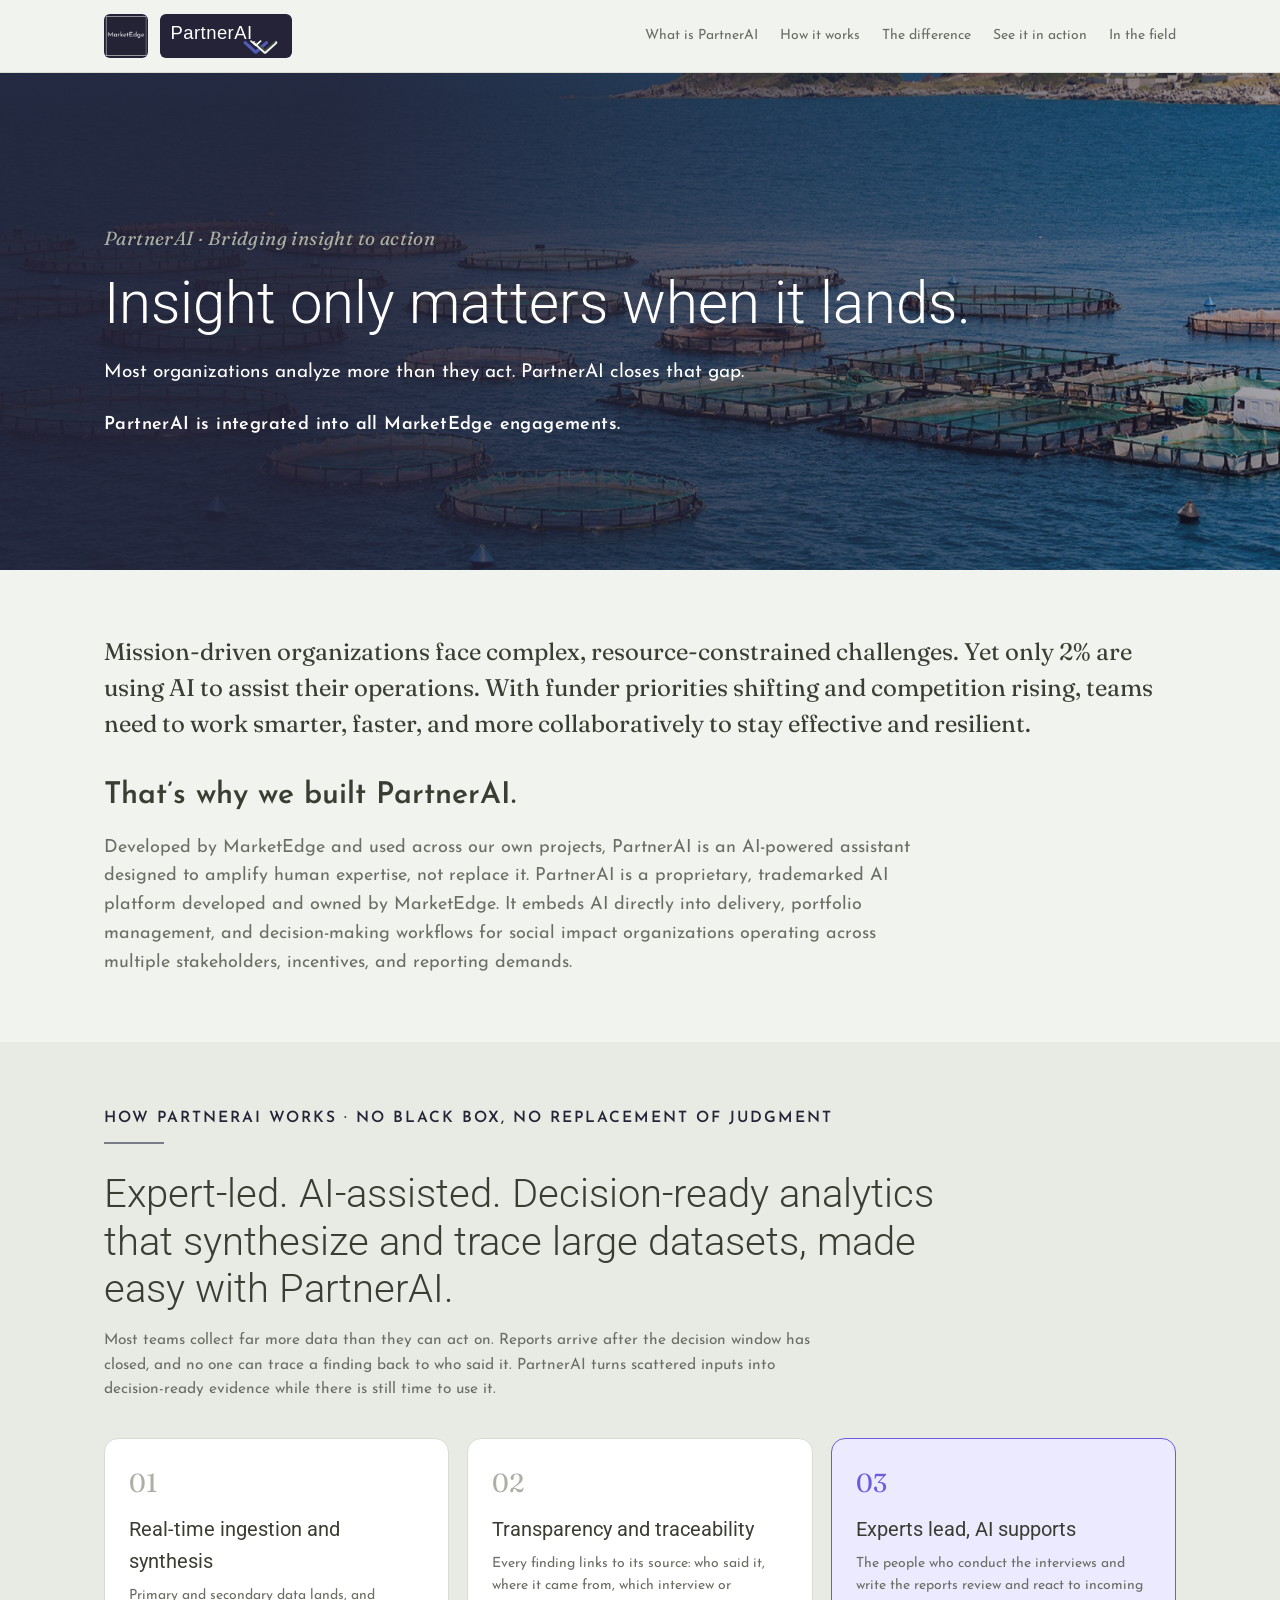
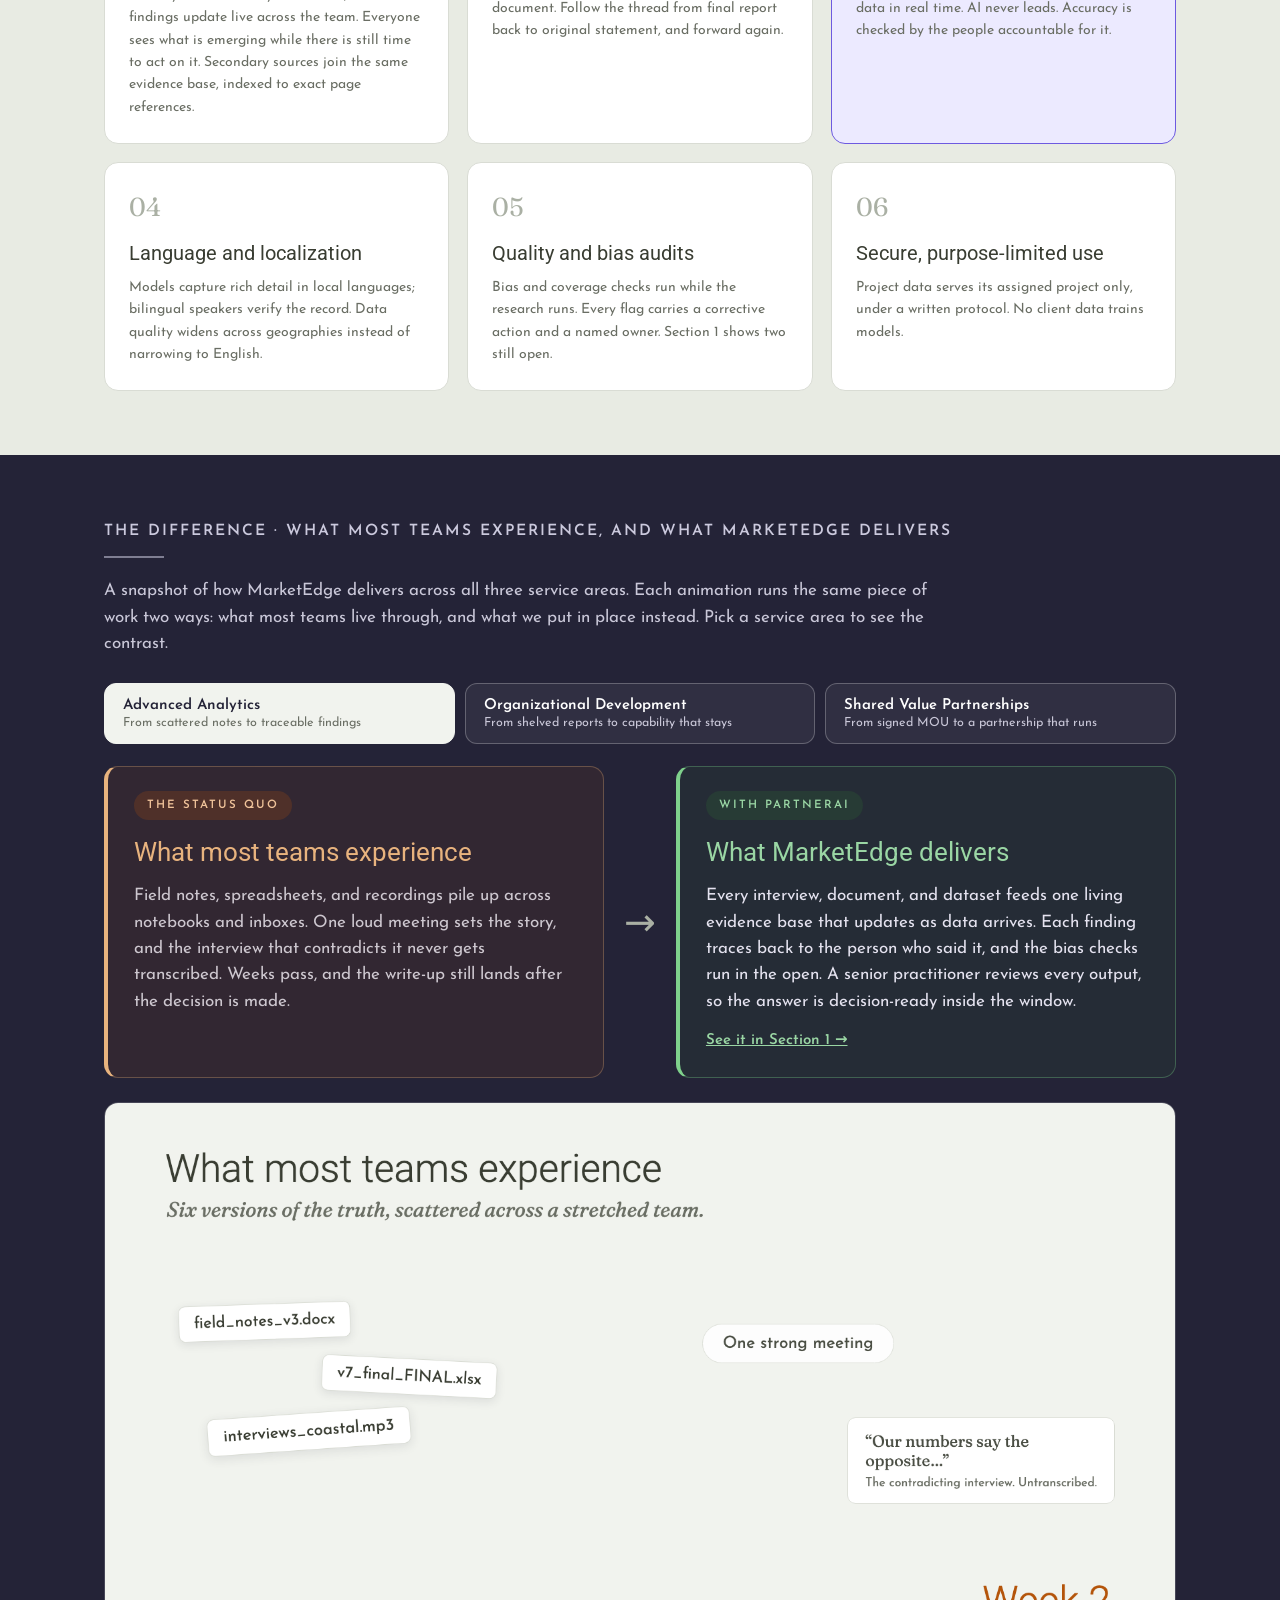
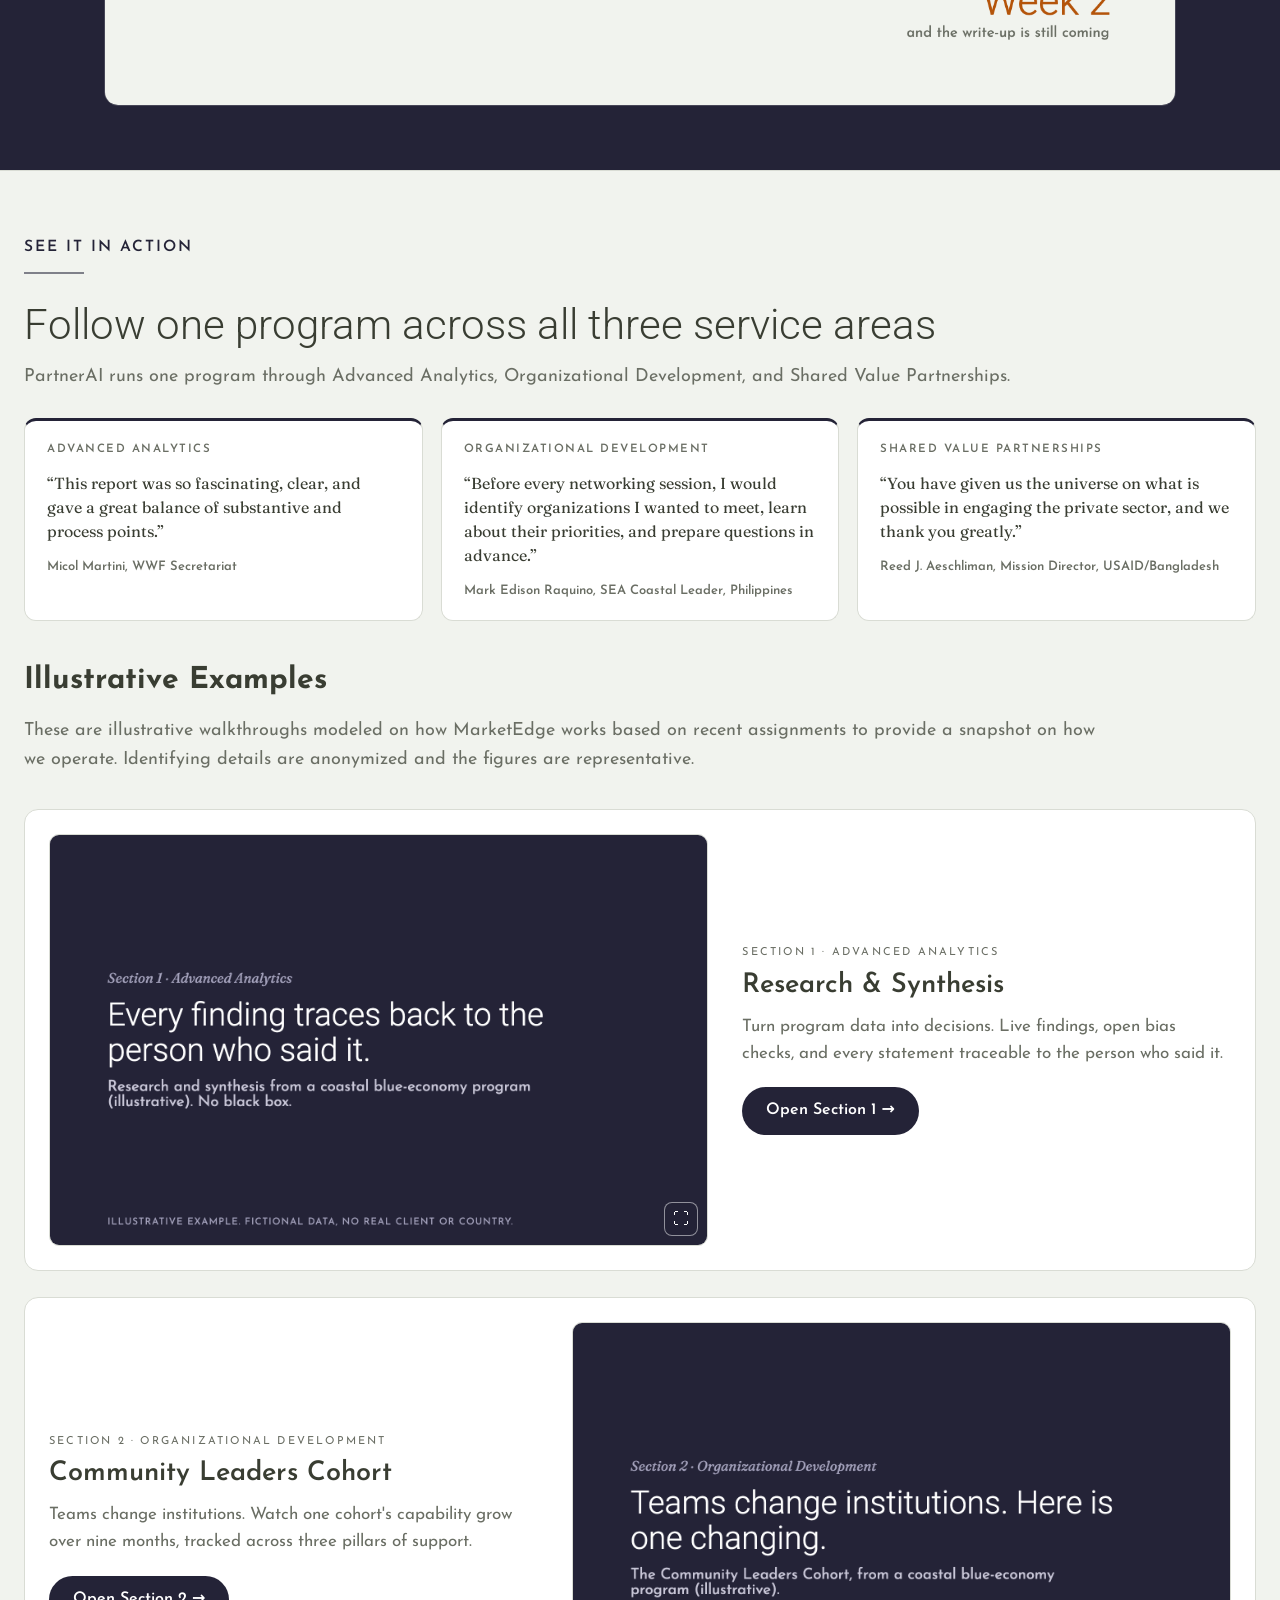
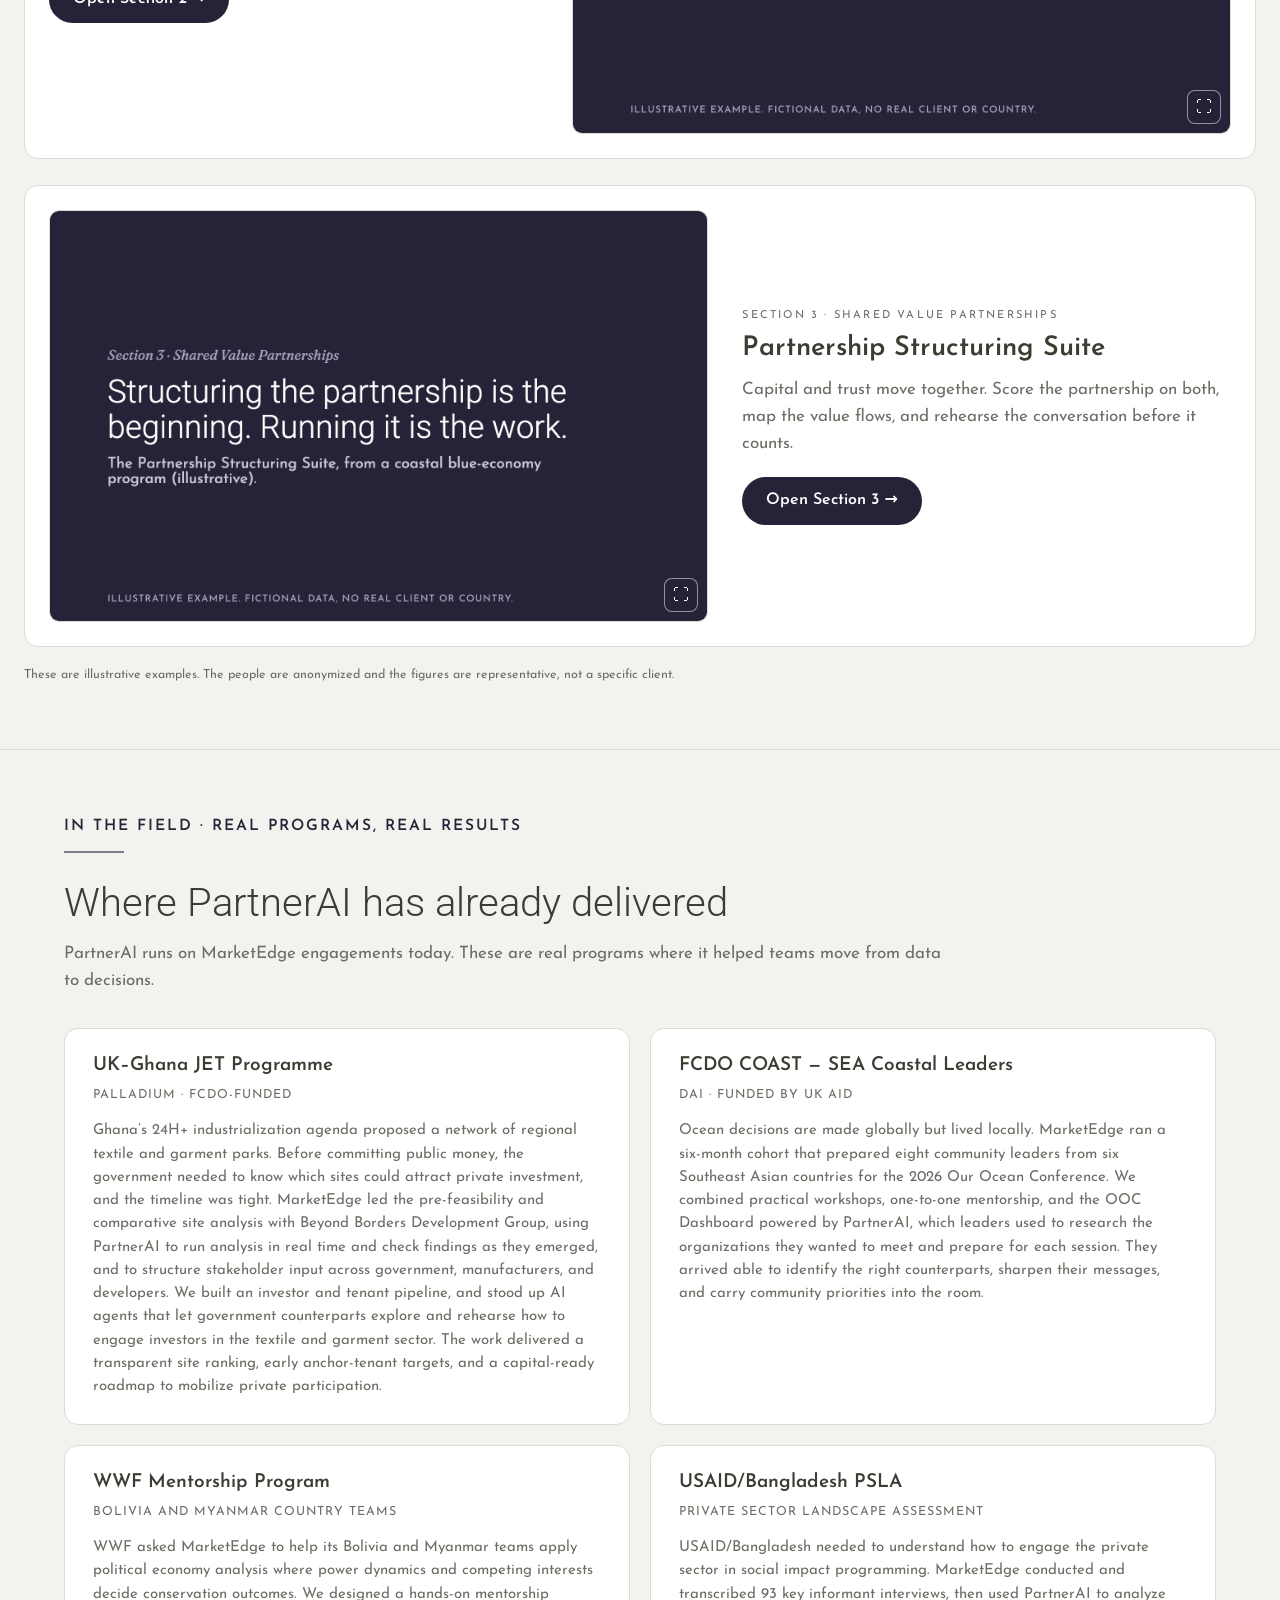
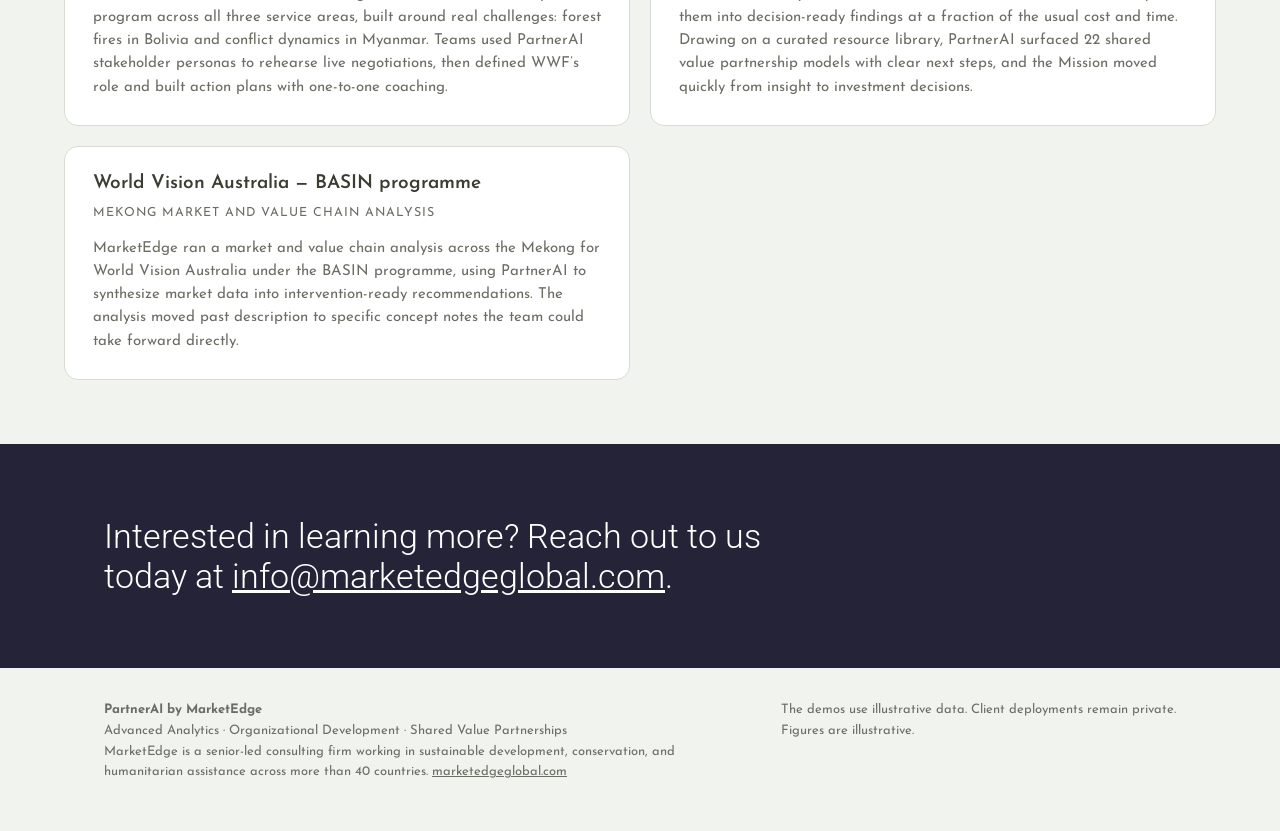
==== commit 2571c70e: "The difference: color-code the two columns as before (amber) vs delivered (green) with labeled cards" ====
--- a/index.html
+++ b/index.html
@@ -47,11 +47,22 @@
   .contrast-tabs button[aria-pressed="true"]{background:#f1f3ee;border-color:#f1f3ee;color:#6a6e64}
   .contrast-tabs button[aria-pressed="true"] b{color:#242337}
   .contrast-video{width:100%;border-radius:14px;border:1px solid rgba(255,255,255,.16);display:block}
-  .contrast-cols{display:grid;grid-template-columns:1fr 1fr;gap:28px;margin:6px 0 24px}
-  @media (max-width:760px){ .contrast-cols{grid-template-columns:1fr;gap:20px} }
-  .contrast-cols h3{font-family:var(--display);font-weight:400;font-size:clamp(22px,2.4vw,26px);color:#fff;margin-bottom:10px}
-  .contrast-cols div:first-child h3{color:#e8b37e}
-  .contrast-cols p{font-size:17px;line-height:1.55;color:#d5d3e2;max-width:40em}
+  .contrast-cols{display:grid;grid-template-columns:1fr auto 1fr;align-items:stretch;gap:20px;margin:6px 0 24px}
+  @media (max-width:760px){ .contrast-cols{grid-template-columns:1fr;gap:14px} }
+  .contrast-cols > div:not(.cc-arrow){border-radius:14px;padding:24px 26px}
+  .cc-before{background:rgba(180,84,10,.10);border:1px solid rgba(232,179,126,.30);border-left:4px solid #e8b37e}
+  .cc-after{background:rgba(44,94,52,.16);border:1px solid rgba(124,209,140,.32);border-left:4px solid #7fd18c}
+  .cc-tag{display:inline-block;font-family:var(--sans);font-weight:600;font-size:11.5px;letter-spacing:2px;text-transform:uppercase;margin-bottom:12px;padding:5px 13px;border-radius:999px}
+  .cc-before .cc-tag{color:#f0c39a;background:rgba(180,84,10,.22)}
+  .cc-after .cc-tag{color:#9ad6a4;background:rgba(44,94,52,.30)}
+  .contrast-cols h3{font-family:var(--display);font-weight:400;font-size:clamp(22px,2.4vw,26px);margin-bottom:10px}
+  .cc-before h3{color:#e8b37e}
+  .cc-after h3{color:#9ad6a4}
+  .contrast-cols p{font-size:17px;line-height:1.55;max-width:40em}
+  .cc-before p{color:#cdc7cf}
+  .cc-after p{color:#e4e2ef}
+  .cc-arrow{align-self:center;justify-self:center;font-family:var(--display);font-weight:300;font-size:38px;color:var(--olive-soft);line-height:1}
+  @media (max-width:760px){ .cc-arrow{transform:rotate(90deg)} }
 
   /* mechanics cards: fixed balanced columns so no card ever orphans */
   .mech-grid{display:grid;grid-template-columns:repeat(3,1fr);gap:18px}
@@ -210,14 +221,17 @@
       <button data-c="svp" aria-pressed="false"><b>Shared Value Partnerships</b><span>From signed MOU to a partnership that runs</span></button>
     </div>
     <div class="contrast-cols reveal-stagger">
-      <div>
+      <div class="cc-before">
+        <span class="cc-tag">The status quo</span>
         <h3>What most teams experience</h3>
         <p id="contrast-left">Field notes, spreadsheets, and recordings pile up across notebooks and inboxes. One loud meeting sets the story, and the interview that contradicts it never gets transcribed. Weeks pass, and the write-up still lands after the decision is made.</p>
       </div>
-      <div>
+      <div class="cc-arrow" aria-hidden="true">&rarr;</div>
+      <div class="cc-after">
+        <span class="cc-tag">With PartnerAI</span>
         <h3>What MarketEdge delivers</h3>
         <p id="contrast-right">Every interview, document, and dataset feeds one living evidence base that updates as data arrives. Each finding traces back to the person who said it, and the bias checks run in the open. A senior practitioner reviews every output, so the answer is decision-ready inside the window.</p>
-        <p style="margin-top:12px"><a id="contrast-link" href="solmara/analytics/" style="color:#fff;font-weight:600;font-size:15px">See it in Section 1 &rarr;</a></p>
+        <p style="margin-top:12px"><a id="contrast-link" href="solmara/analytics/" style="color:#9ad6a4;font-weight:600;font-size:15px">See it in Section 1 &rarr;</a></p>
       </div>
     </div>
     <div class="reveal">
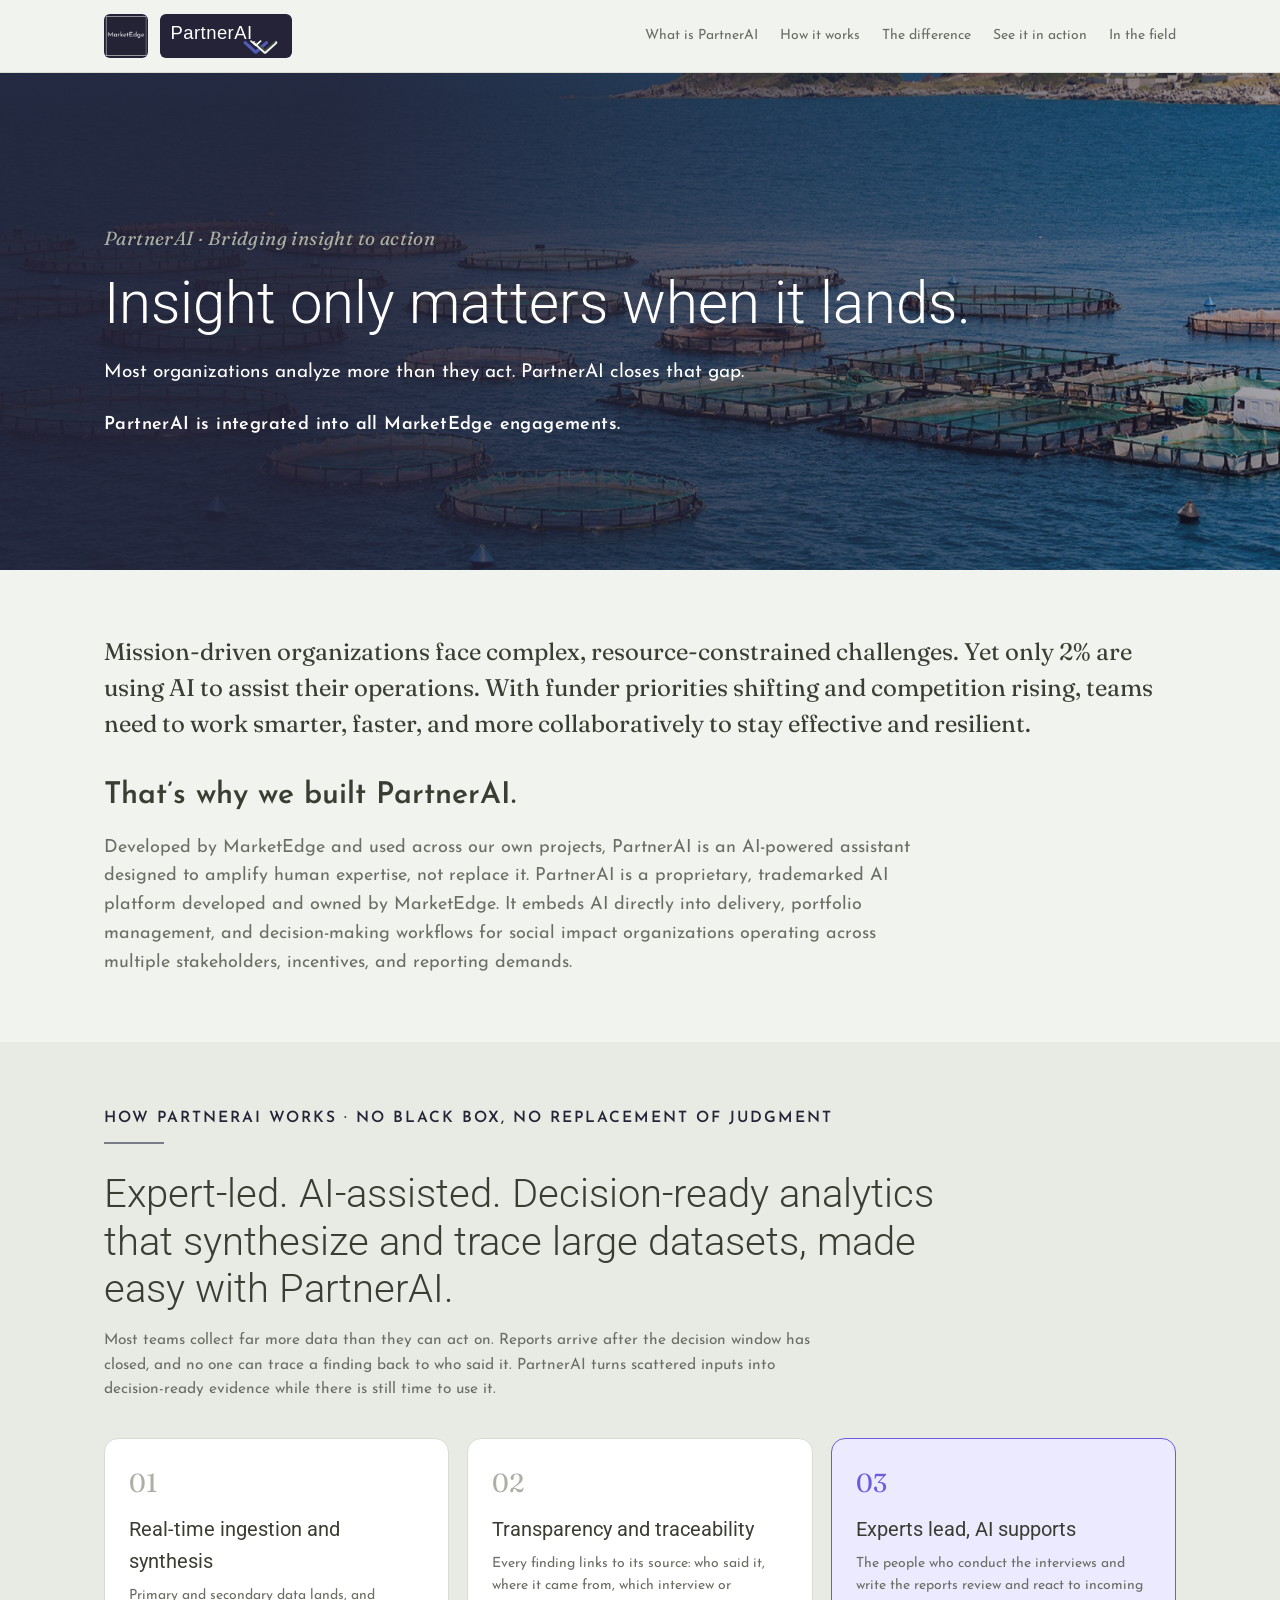
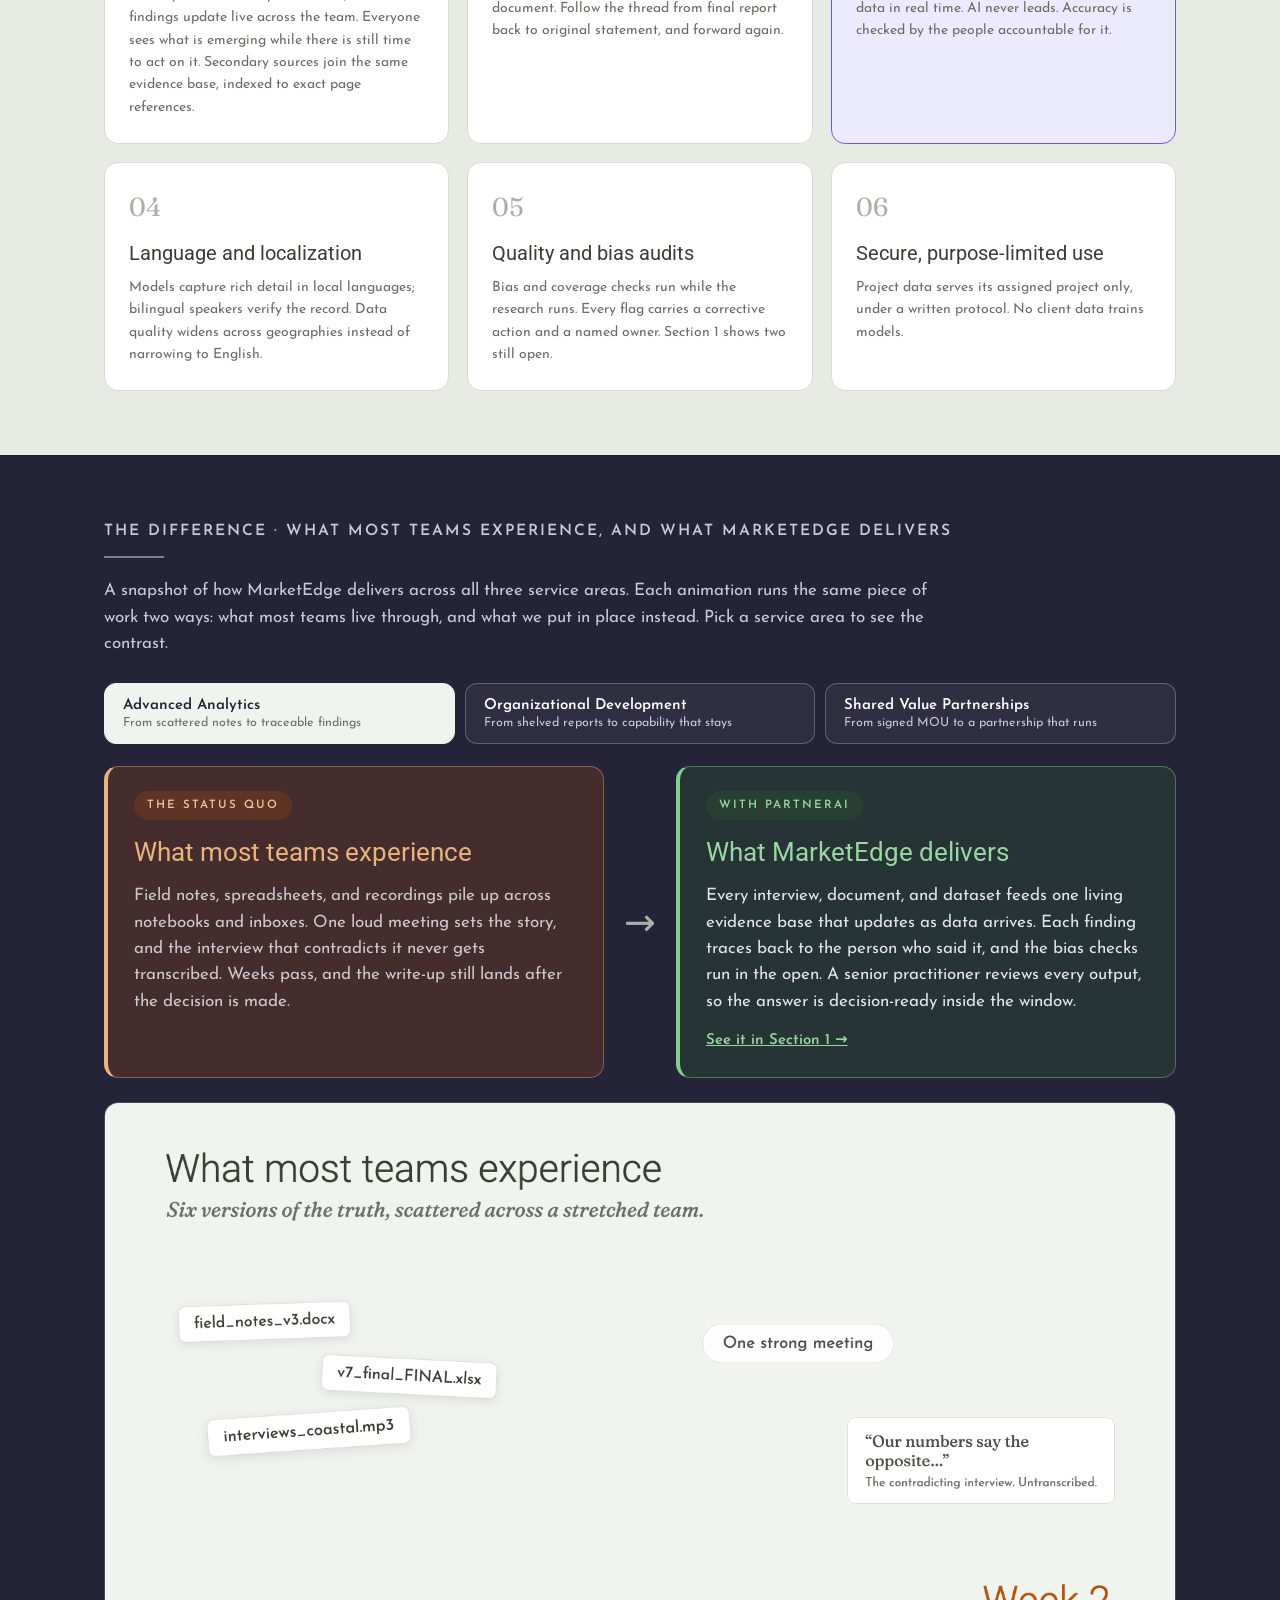
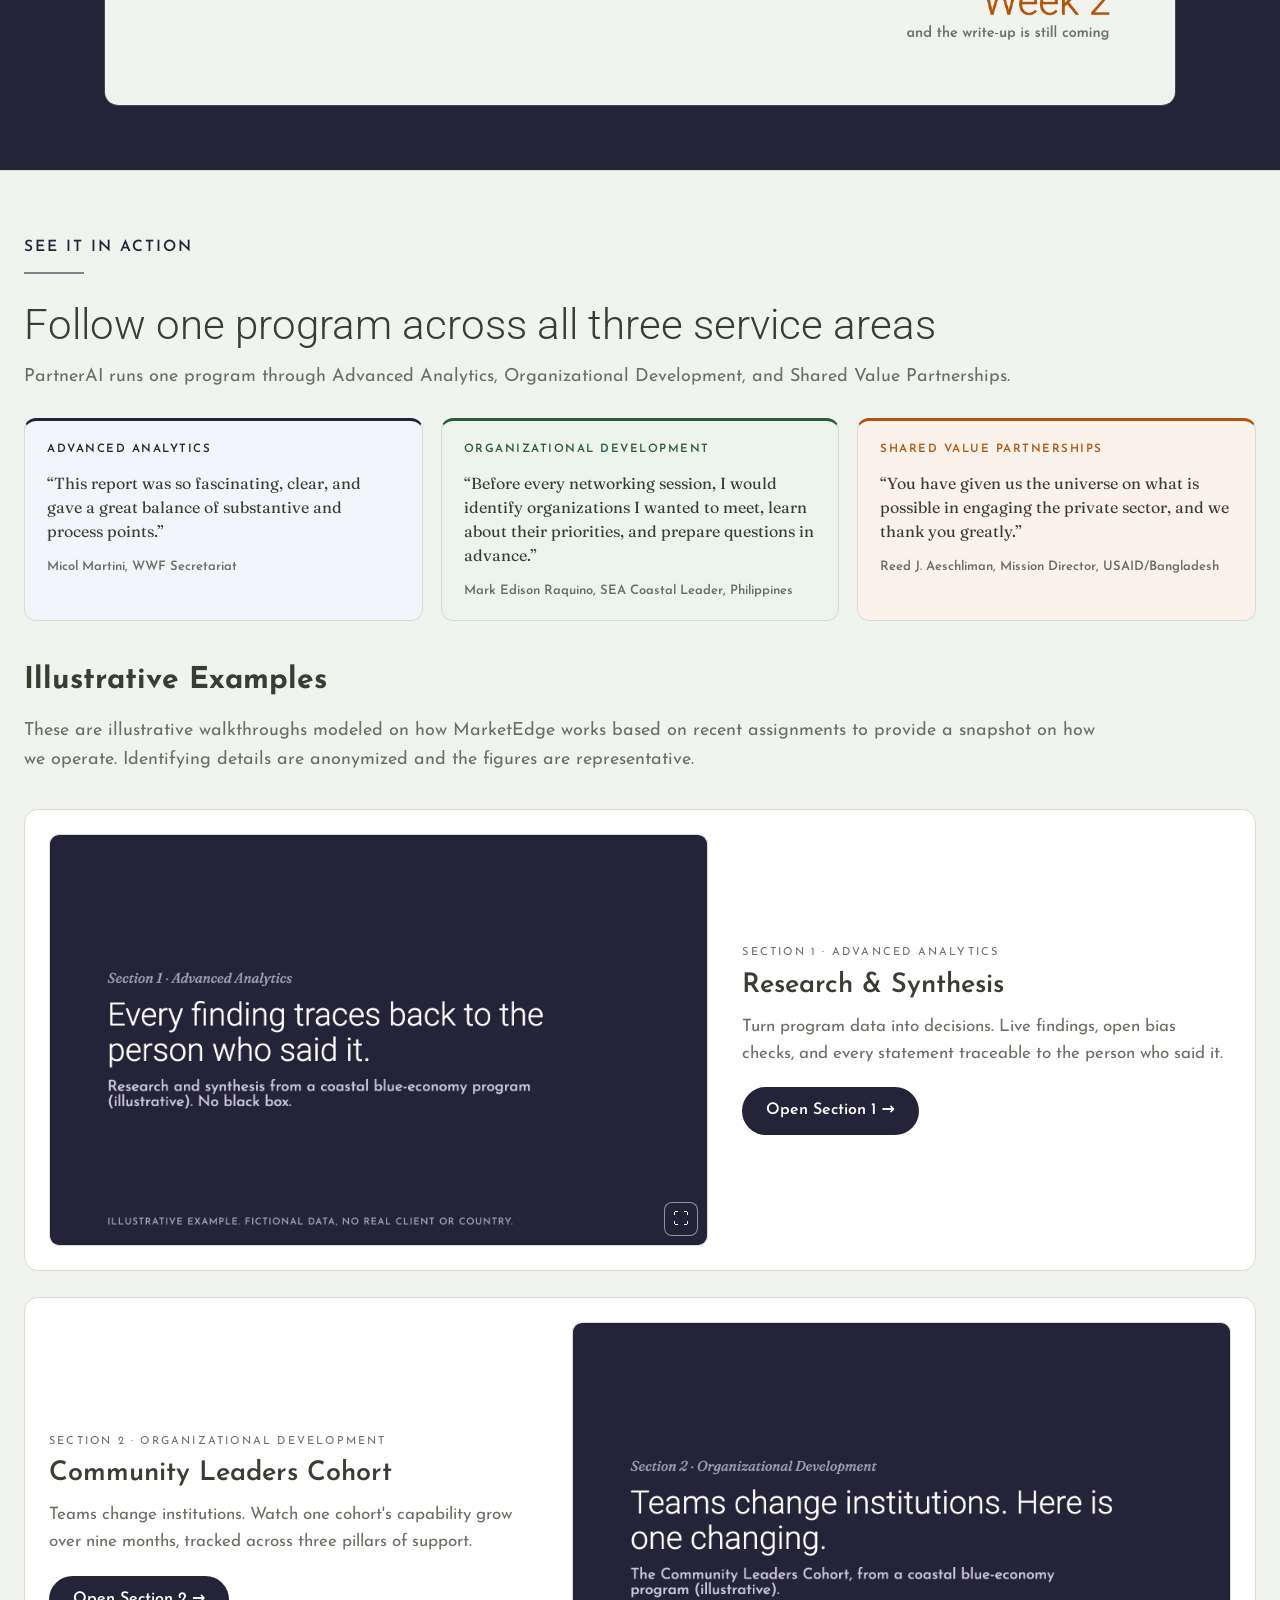
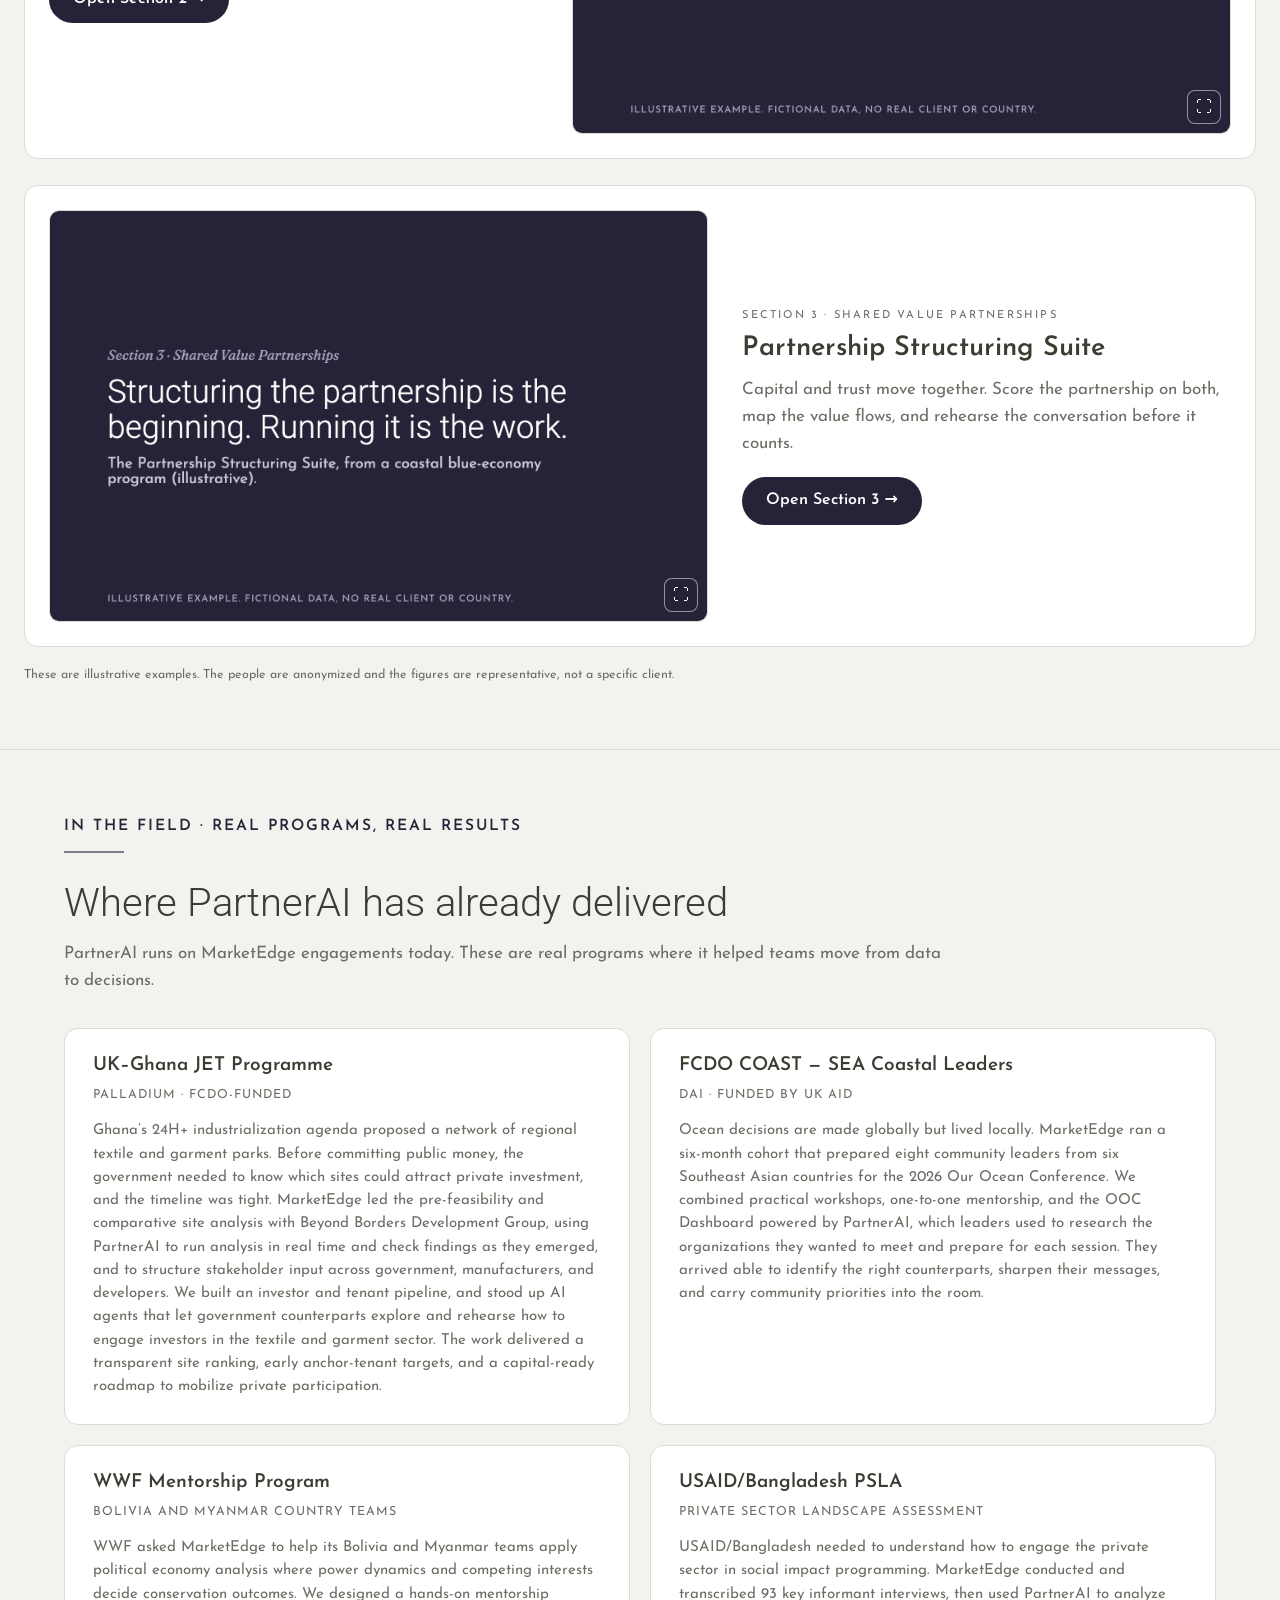
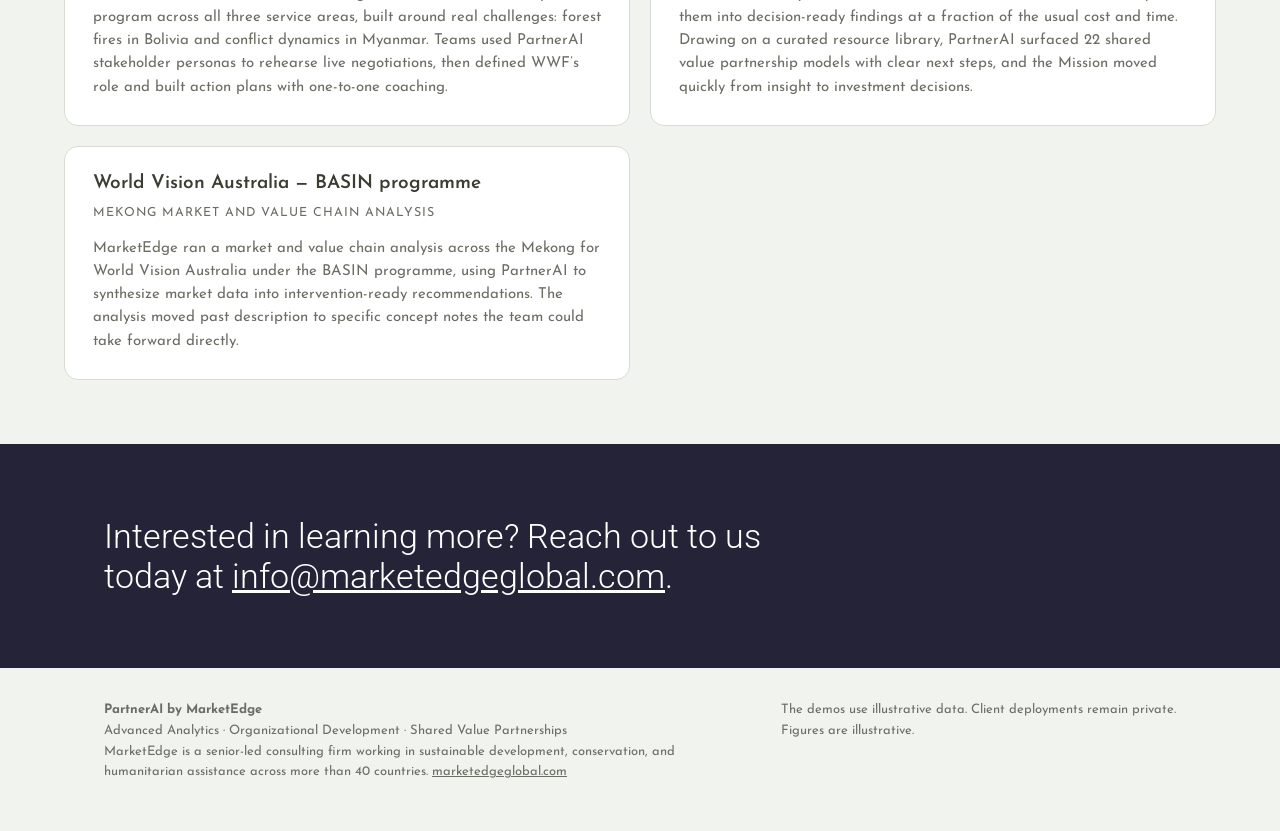
==== commit e98f6995: "OD: lecture-vs-participatory contrast text + redesigned contrast-OD and chapter2 videos; stronger fi" ====
--- a/index.html
+++ b/index.html
@@ -50,8 +50,8 @@
   .contrast-cols{display:grid;grid-template-columns:1fr auto 1fr;align-items:stretch;gap:20px;margin:6px 0 24px}
   @media (max-width:760px){ .contrast-cols{grid-template-columns:1fr;gap:14px} }
   .contrast-cols > div:not(.cc-arrow){border-radius:14px;padding:24px 26px}
-  .cc-before{background:rgba(180,84,10,.10);border:1px solid rgba(232,179,126,.30);border-left:4px solid #e8b37e}
-  .cc-after{background:rgba(44,94,52,.16);border:1px solid rgba(124,209,140,.32);border-left:4px solid #7fd18c}
+  .cc-before{background:rgba(180,84,10,.22);border:1px solid rgba(232,179,126,.40);border-left:4px solid #e8b37e}
+  .cc-after{background:rgba(44,94,52,.30);border:1px solid rgba(124,209,140,.42);border-left:4px solid #7fd18c}
   .cc-tag{display:inline-block;font-family:var(--sans);font-weight:600;font-size:11.5px;letter-spacing:2px;text-transform:uppercase;margin-bottom:12px;padding:5px 13px;border-radius:999px}
   .cc-before .cc-tag{color:#f0c39a;background:rgba(180,84,10,.22)}
   .cc-after .cc-tag{color:#9ad6a4;background:rgba(44,94,52,.30)}
@@ -94,6 +94,12 @@
   .svc-quote{margin:0;background:var(--card);border:1px solid var(--line);border-top:3px solid var(--indigo);border-radius:12px;padding:20px 22px;font-family:var(--serif);font-size:16px;line-height:1.5;color:var(--ink);display:flex;flex-direction:column}
   .svc-quote .qa{font-family:var(--sans);font-weight:600;font-size:11.5px;letter-spacing:1.5px;text-transform:uppercase;color:var(--olive);margin-bottom:12px}
   .svc-quote cite{margin-top:14px;font-family:var(--sans);font-style:normal;font-size:13px;font-weight:600;color:var(--olive)}
+  .svc-quote:nth-child(1){border-top-color:var(--indigo);background:#f4f5fb}
+  .svc-quote:nth-child(1) .qa{color:var(--indigo)}
+  .svc-quote:nth-child(2){border-top-color:#2c5e34;background:#edf4ee}
+  .svc-quote:nth-child(2) .qa{color:#2c5e34}
+  .svc-quote:nth-child(3){border-top-color:var(--amber);background:#fbf3eb}
+  .svc-quote:nth-child(3) .qa{color:var(--amber)}
   .illus-sub{font-family:var(--sans);font-weight:700;font-size:clamp(22px,2.6vw,30px);color:var(--ink);margin:36px 0 12px}
 
   /* section rows: video beside prominent text, alternating sides */
@@ -370,8 +376,8 @@
     },
     od: {
       src: 'videos/contrast-od.mp4', poster: 'videos/contrast-od-poster.png',
-      left: 'A consultant visits every few years. An 80-page report lands, gets read once, and gathers dust. The capability leaves when the consultant does, and the next assessment starts from zero.',
-      right: 'Assessment becomes a habit your team runs itself, tracked across the skills that matter. Mentors coach exactly where the dashboard points, month over month. At handover the dashboards, the tools, and the confidence stay with your team.',
+      left: 'A consultant arrives, delivers a few days of lecture-based training, and hands over the slides. Everyone nods, the workshop ends, and the room empties. Months later the same gaps remain, because nothing was built to carry the learning forward.',
+      right: 'We set goals first, at the individual, team, and department level, then run participatory, inductive sessions where people reach the answers themselves, so the organization drives its own direction. Between sessions, PartnerAI’s self-led courses and scenario coaching let each person practice against the exact situation they face. In the room, AI stakeholder personas bring the sessions to life, so teams rehearse engaging donors, officials, and community partners before it counts.',
       link: 'solmara/leaders/', label: 'See it in Section 2 →',
     },
     svp: {
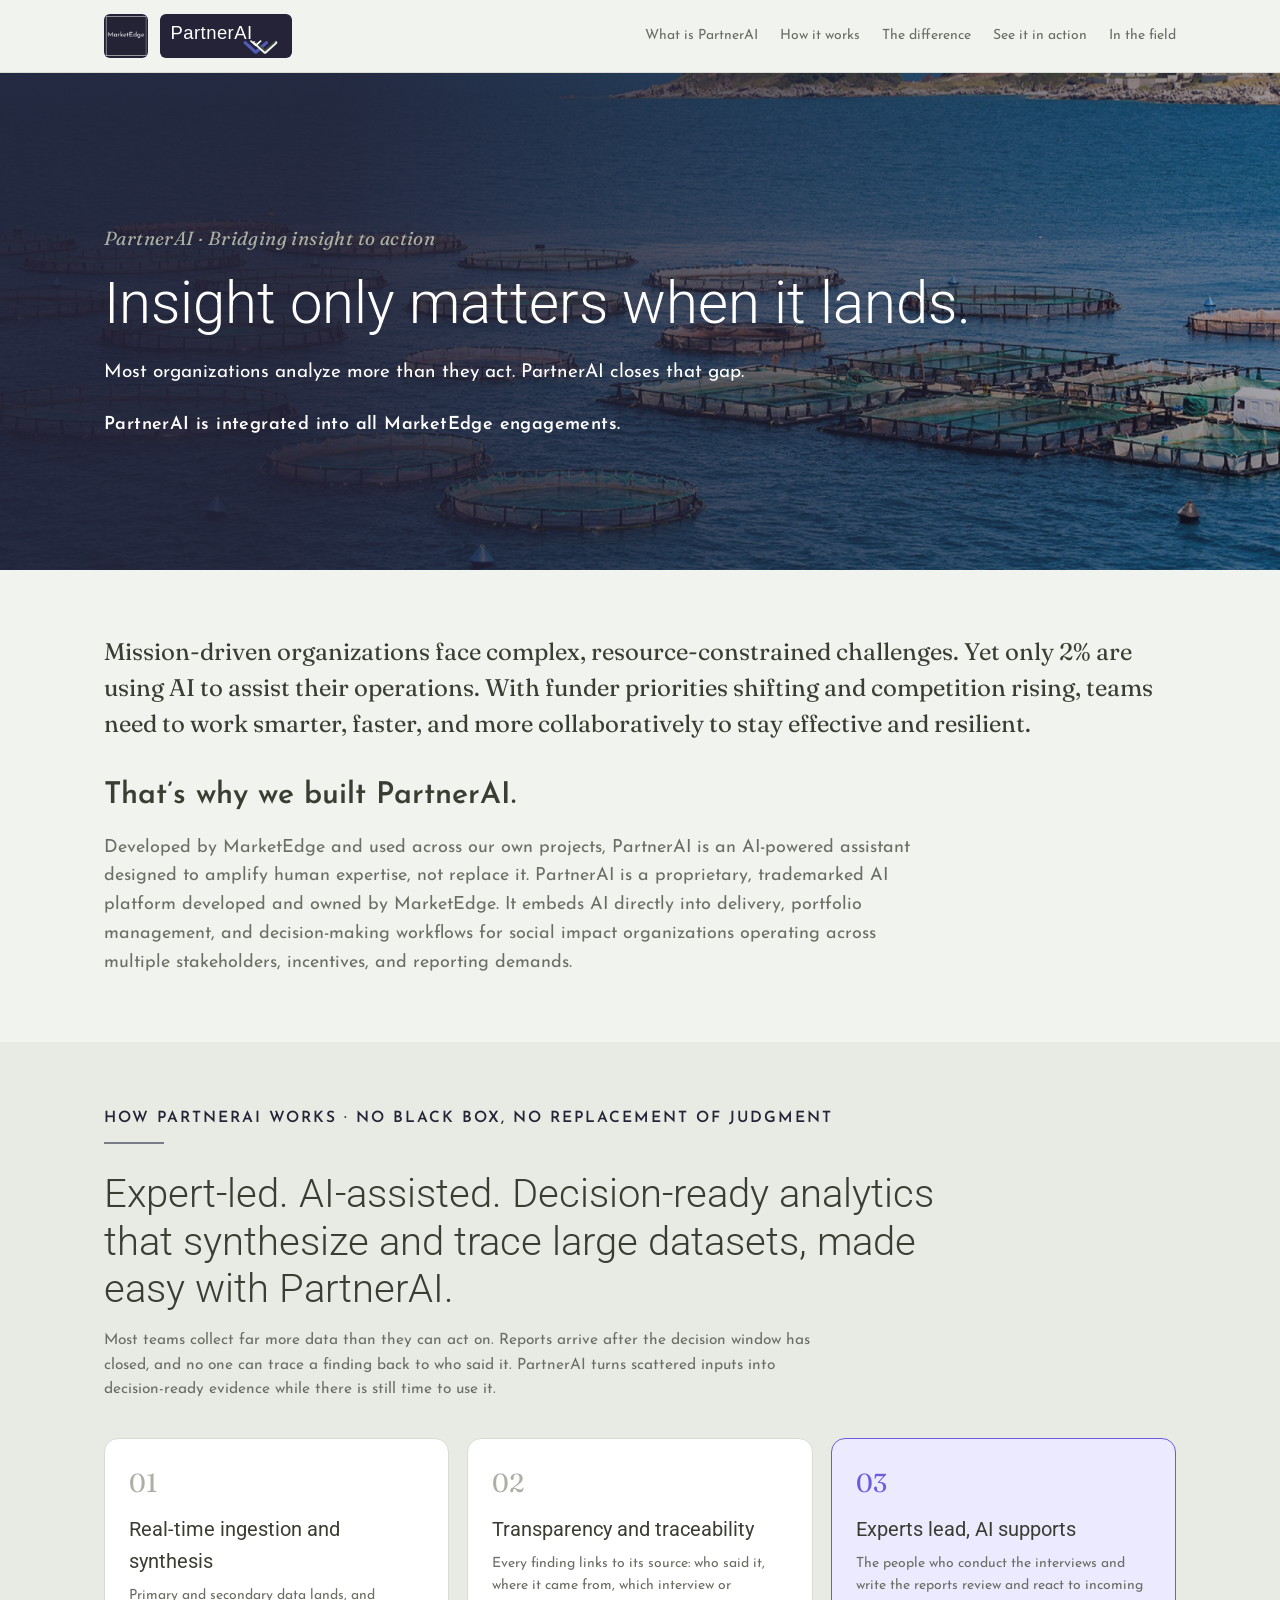
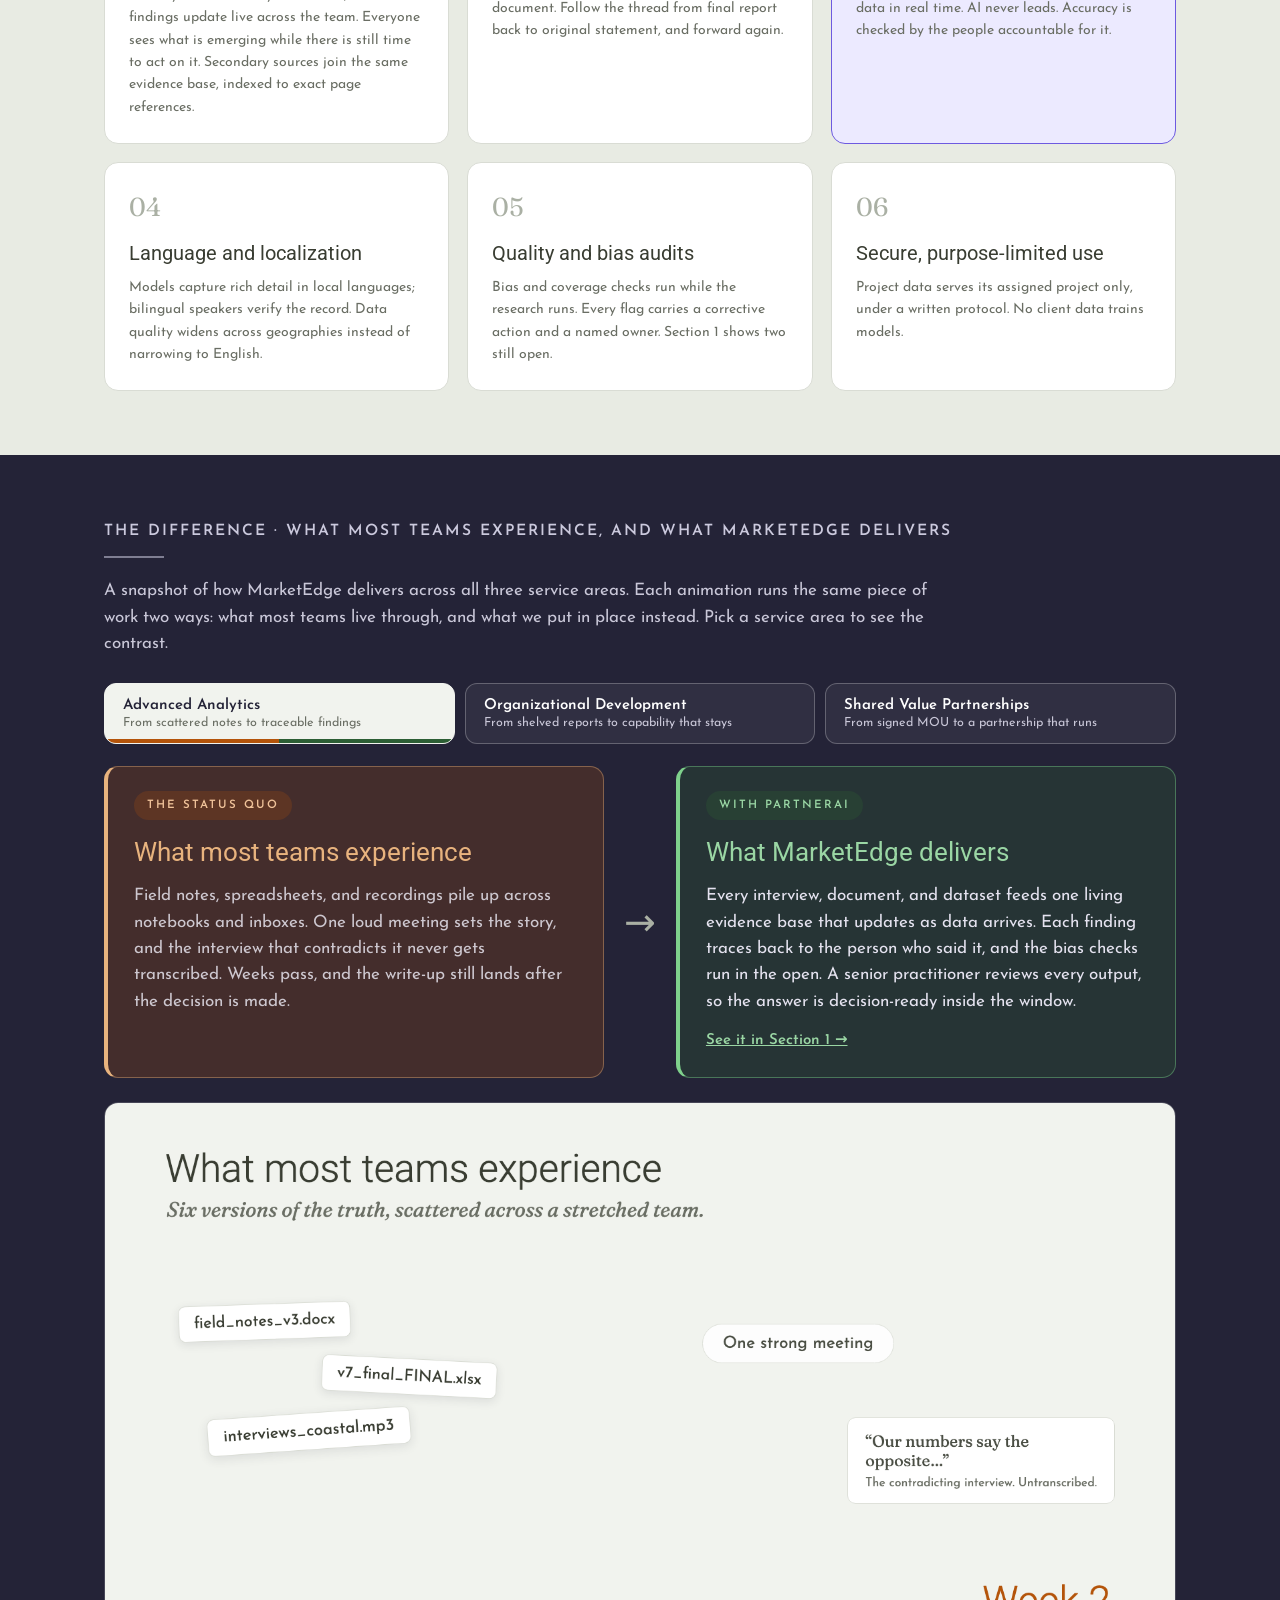
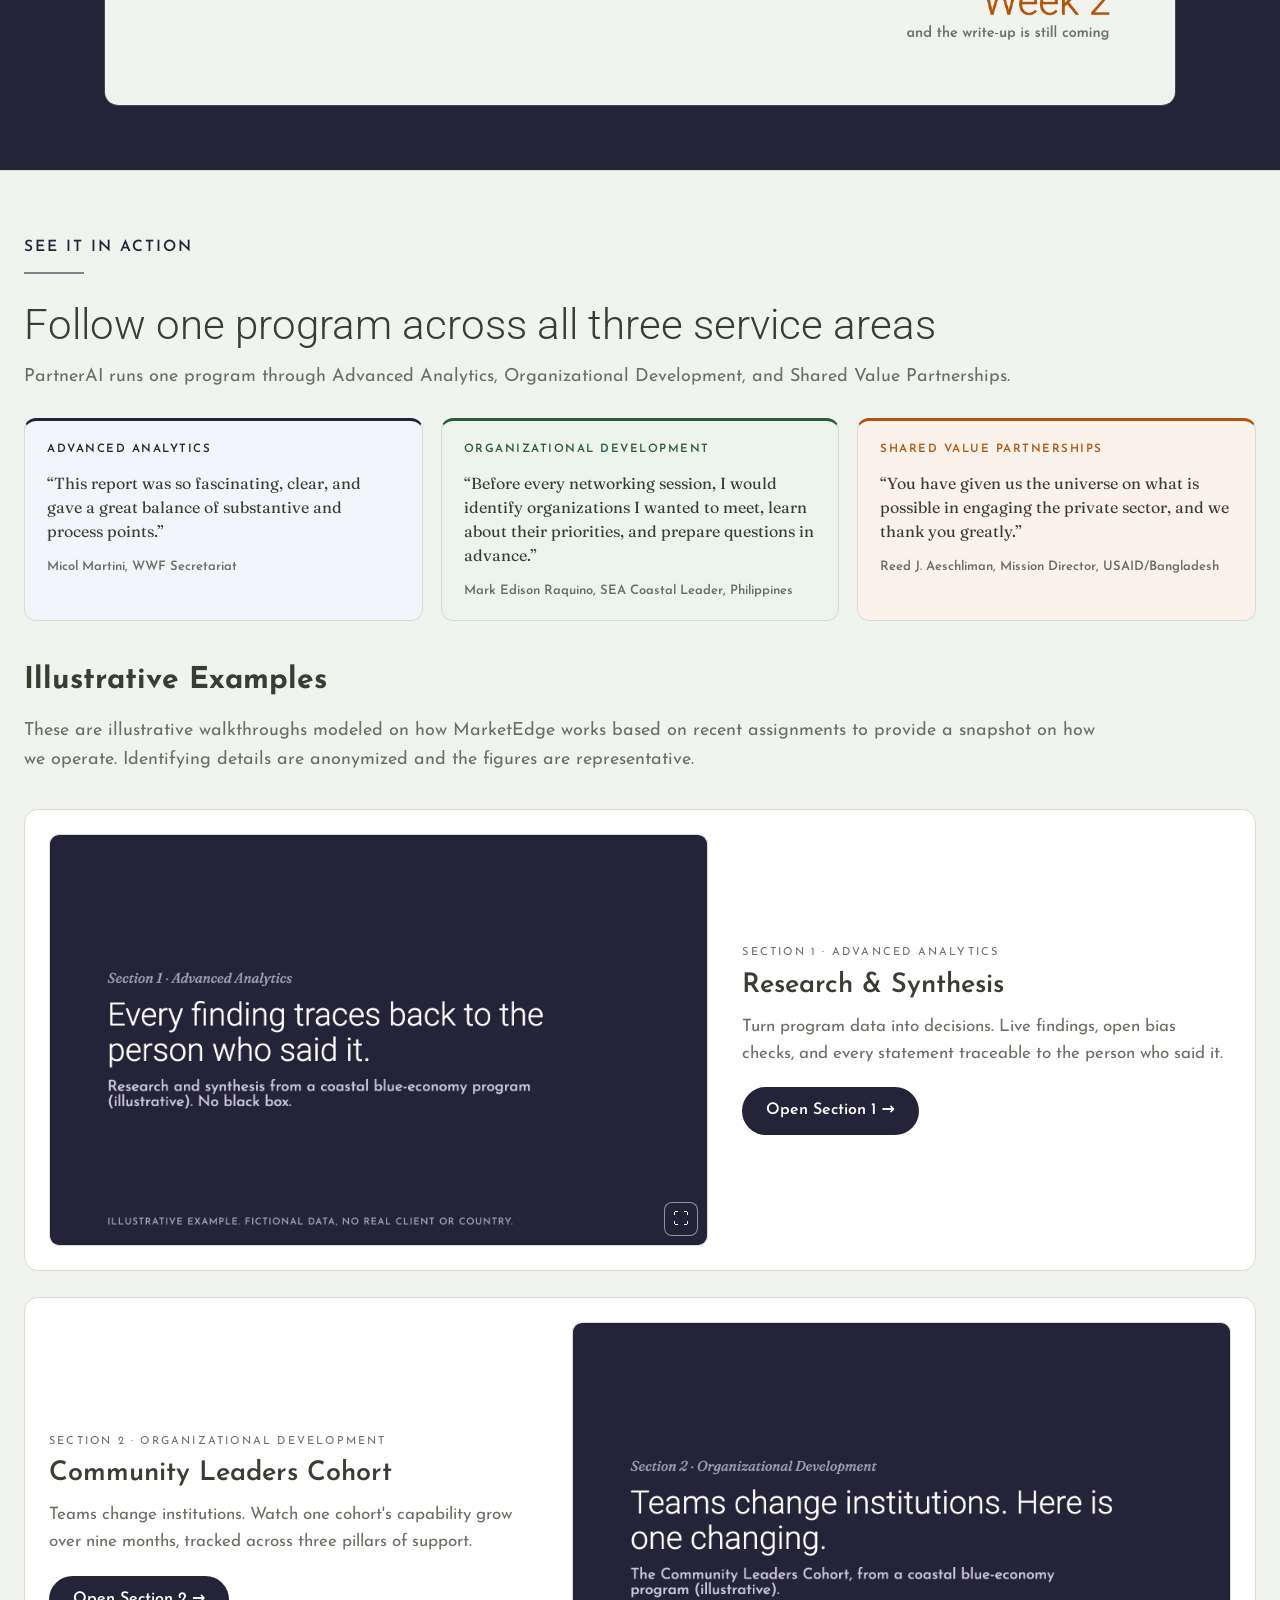
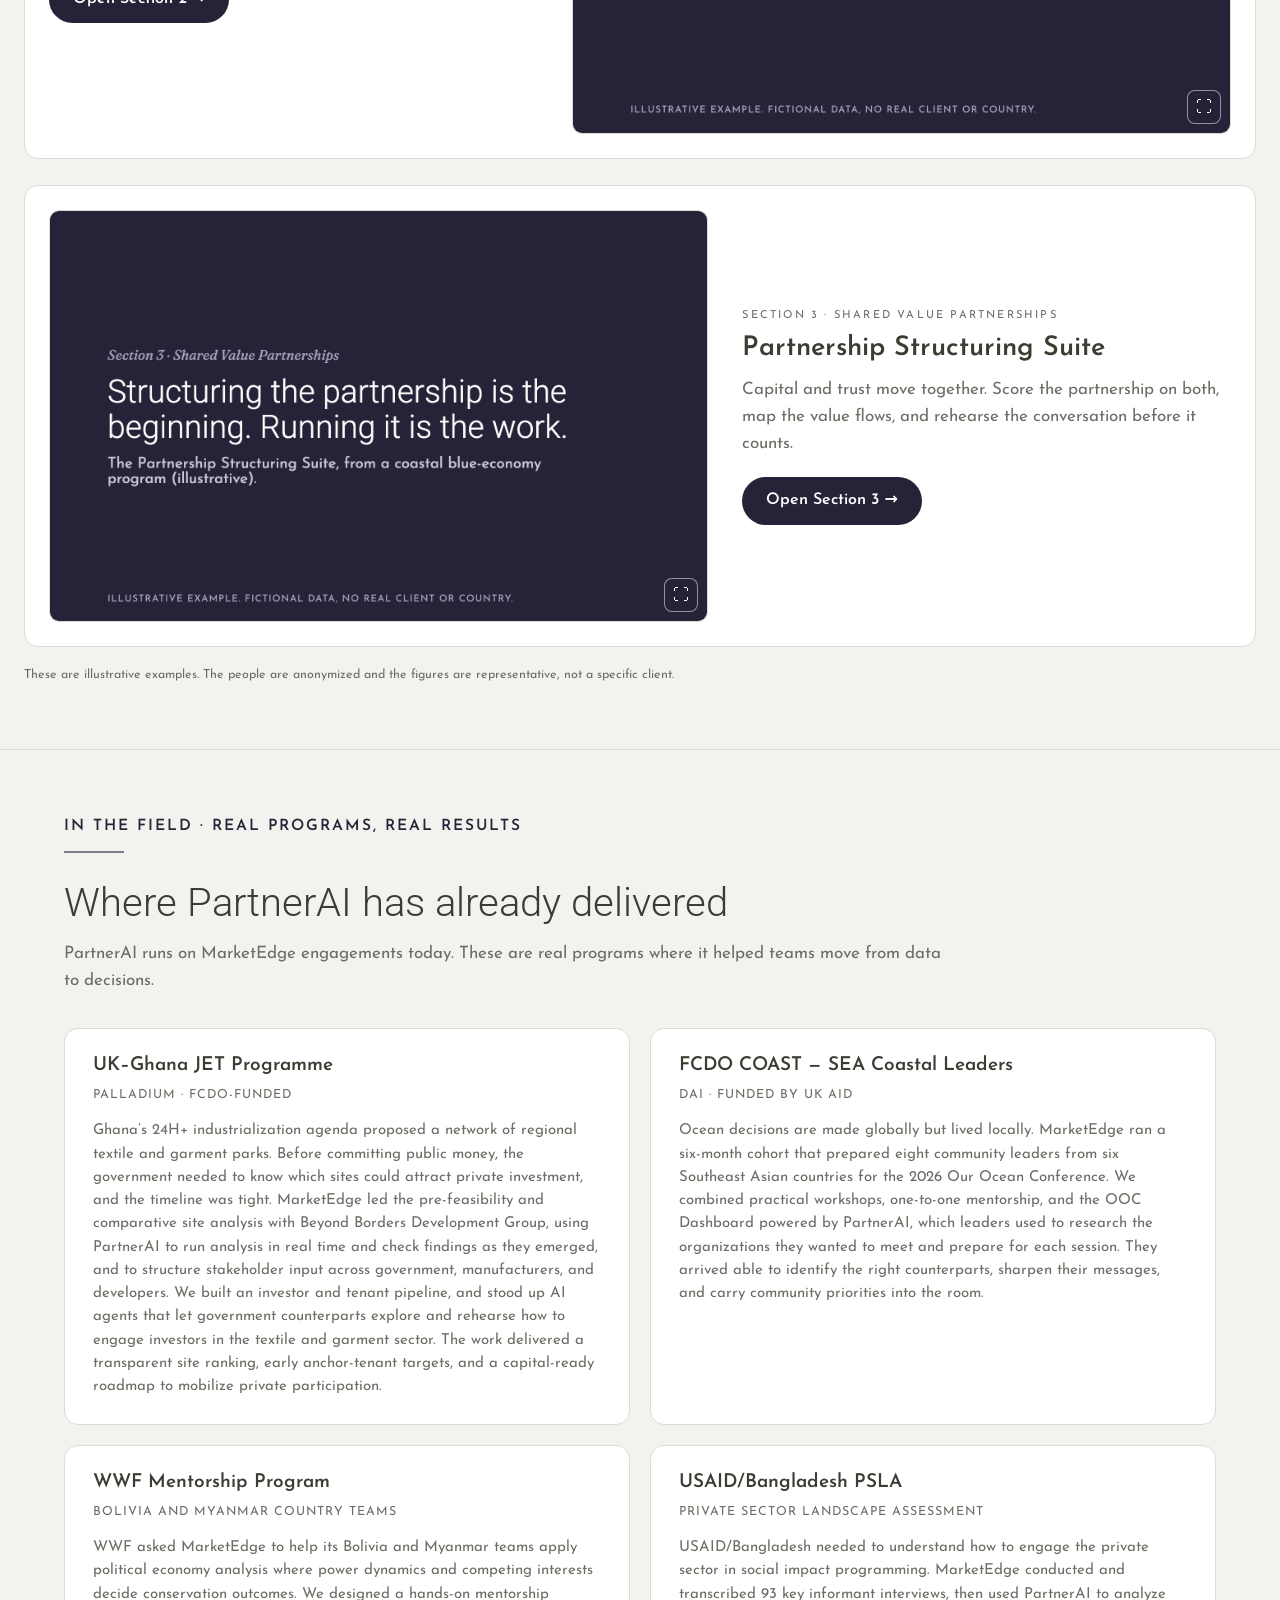
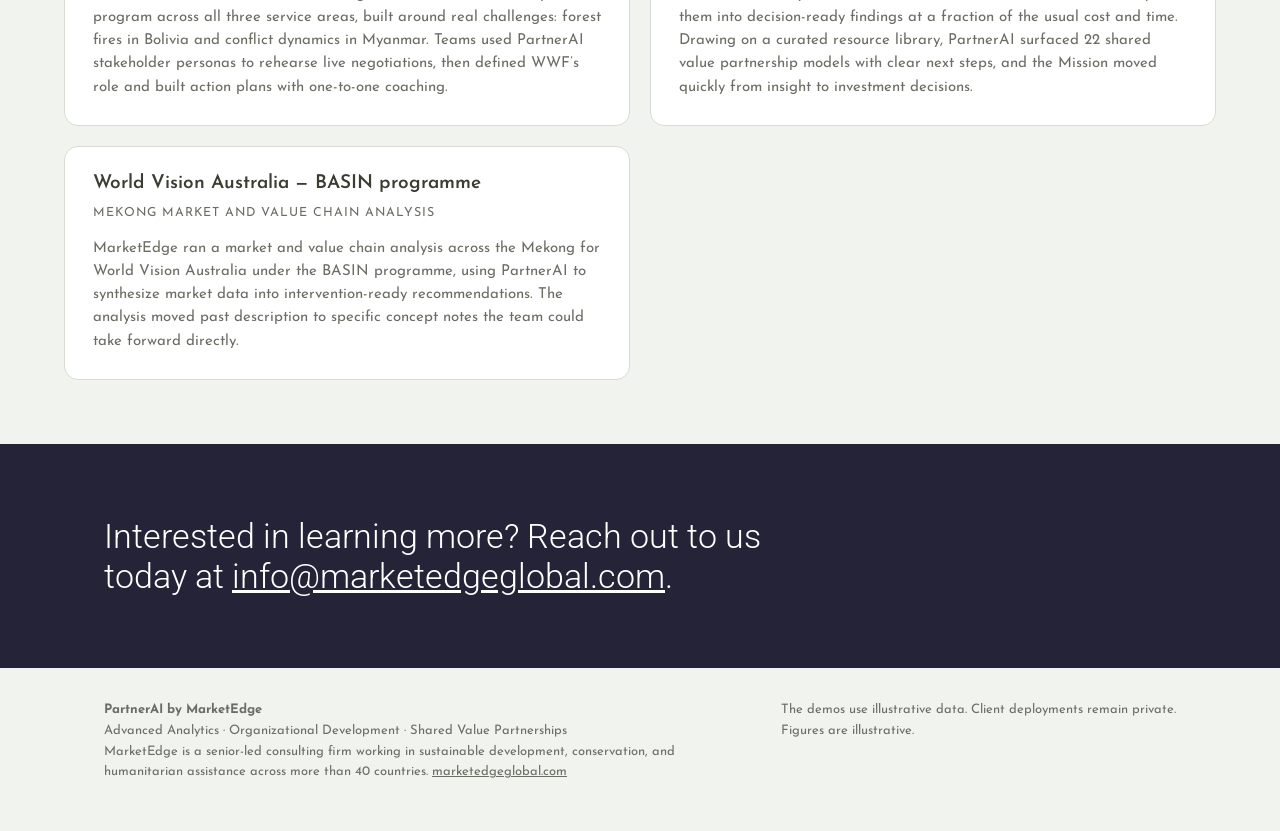
==== commit 70ca13e9: "The difference: active tab gets amber-green split accent tying it to the two boxes; content fades in" ====
--- a/index.html
+++ b/index.html
@@ -37,6 +37,7 @@
   .contrast-tabs{display:grid;grid-template-columns:repeat(3,1fr);gap:10px;margin-bottom:22px}
   @media (max-width:760px){ .contrast-tabs{grid-template-columns:1fr} }
   .contrast-tabs button{
+    position:relative;overflow:hidden;
     font-family:inherit;text-align:left;cursor:pointer;
     border:1px solid rgba(255,255,255,.25);border-radius:12px;
     background:rgba(255,255,255,.06);color:#c9c7d8;padding:14px 18px;
@@ -46,6 +47,9 @@
   .contrast-tabs button span{font-size:12.5px}
   .contrast-tabs button[aria-pressed="true"]{background:#f1f3ee;border-color:#f1f3ee;color:#6a6e64}
   .contrast-tabs button[aria-pressed="true"] b{color:#242337}
+  .contrast-tabs button[aria-pressed="true"]::after{content:"";position:absolute;left:0;right:0;bottom:0;height:4px;background:linear-gradient(90deg,#b4540a 0 50%,#2c5e34 50% 100%)}
+  @keyframes ccfade{from{opacity:0;transform:translateY(8px)}to{opacity:1;transform:none}}
+  .contrast-cols.cc-anim{animation:ccfade .35s ease}
   .contrast-video{width:100%;border-radius:14px;border:1px solid rgba(255,255,255,.16);display:block}
   .contrast-cols{display:grid;grid-template-columns:1fr auto 1fr;align-items:stretch;gap:20px;margin:6px 0 24px}
   @media (max-width:760px){ .contrast-cols{grid-template-columns:1fr;gap:14px} }
@@ -402,6 +406,10 @@
     var link = document.getElementById('contrast-link');
     link.href = c.link;
     link.textContent = c.label;
+    if (!reduced) {
+      var cols = document.querySelector('.contrast-cols');
+      if (cols) { cols.classList.remove('cc-anim'); void cols.offsetWidth; cols.classList.add('cc-anim'); }
+    }
   }
   // Auto-advance through the three service areas so all three loops get seen.
   // A manual tab click hands control to the visitor.
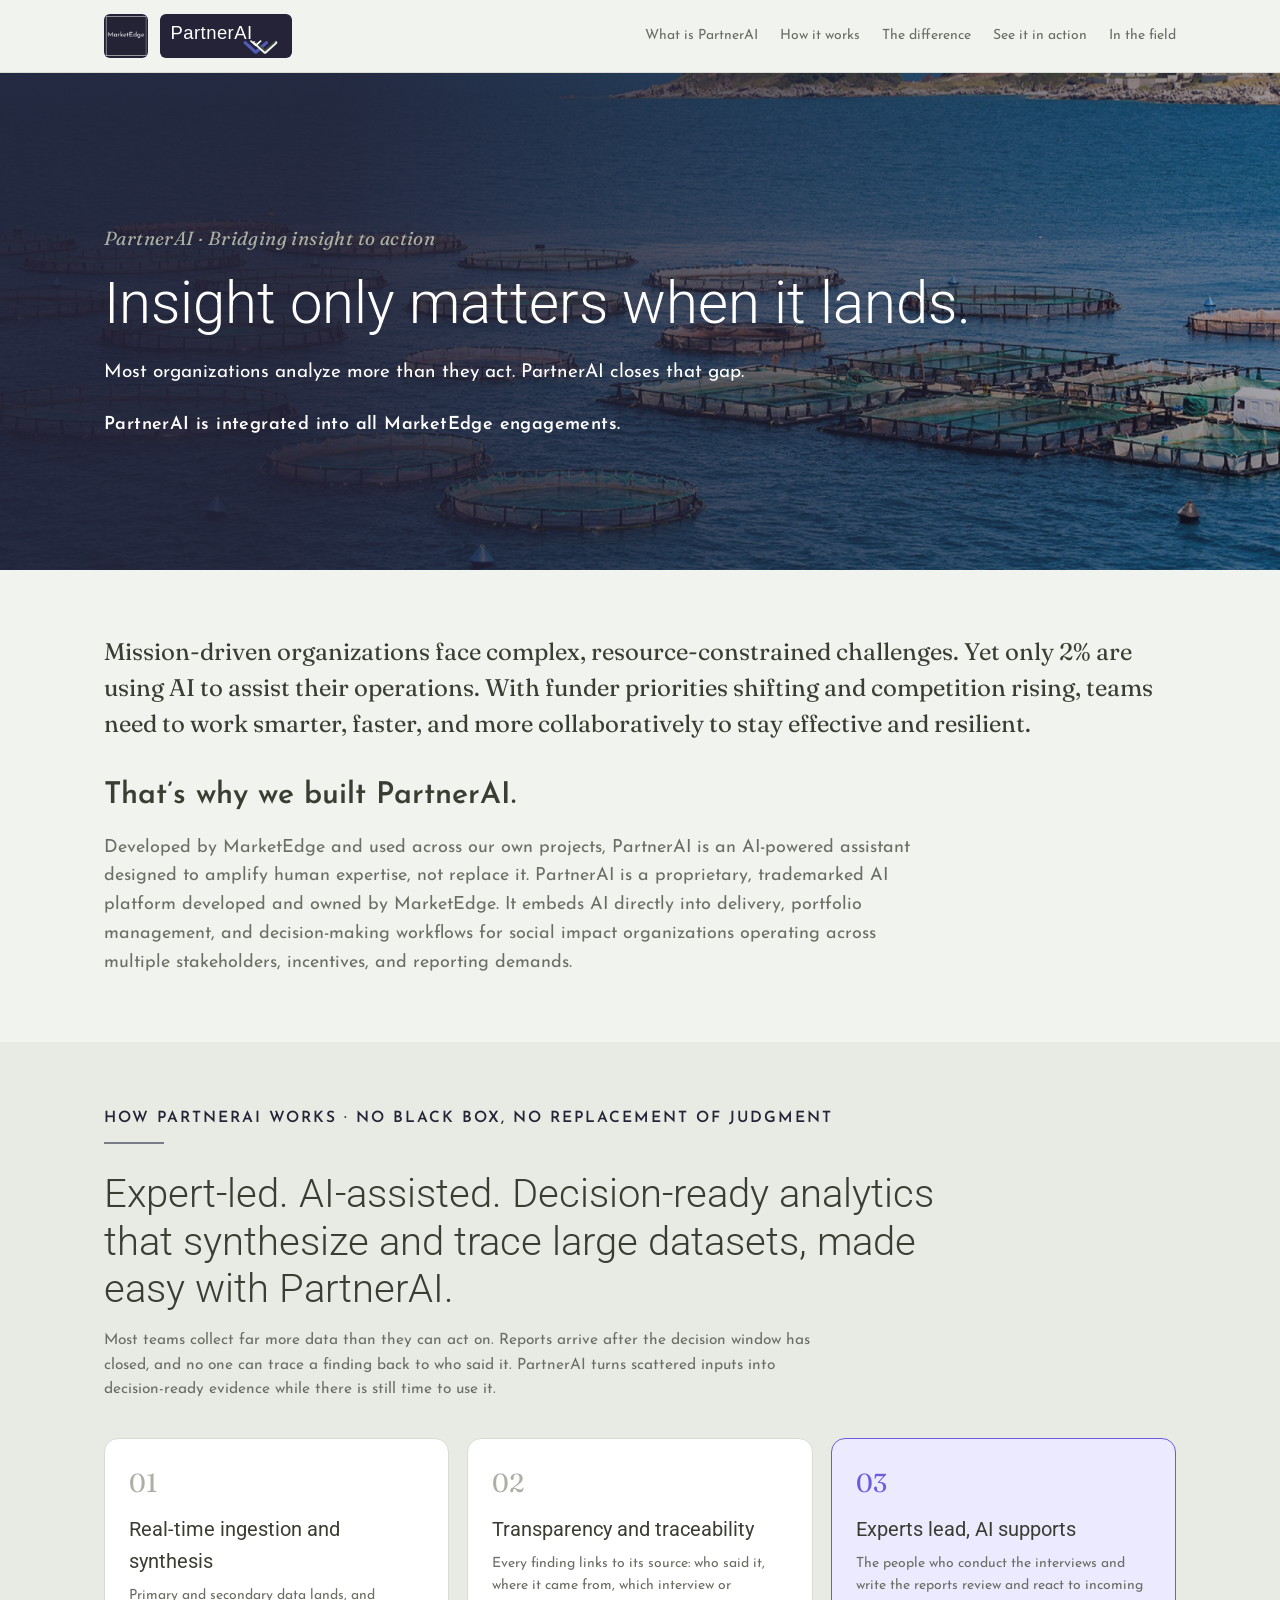
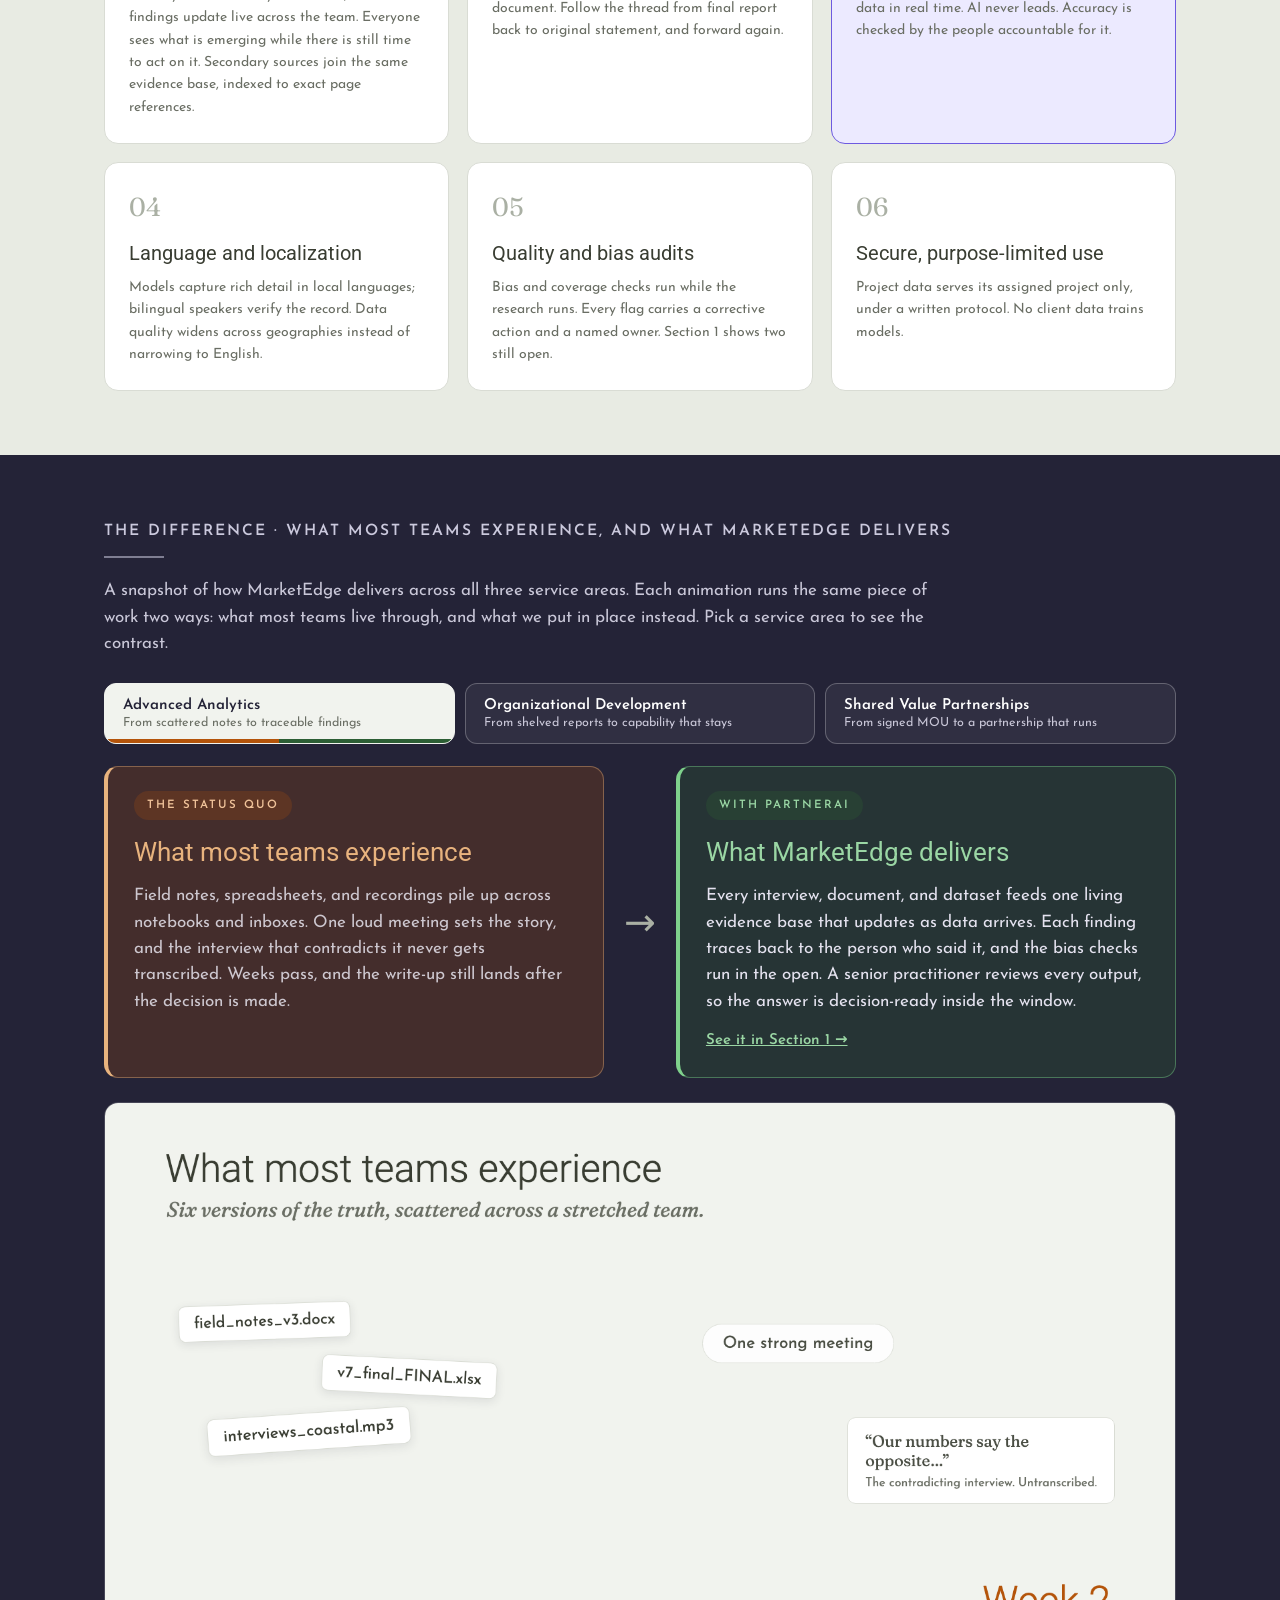
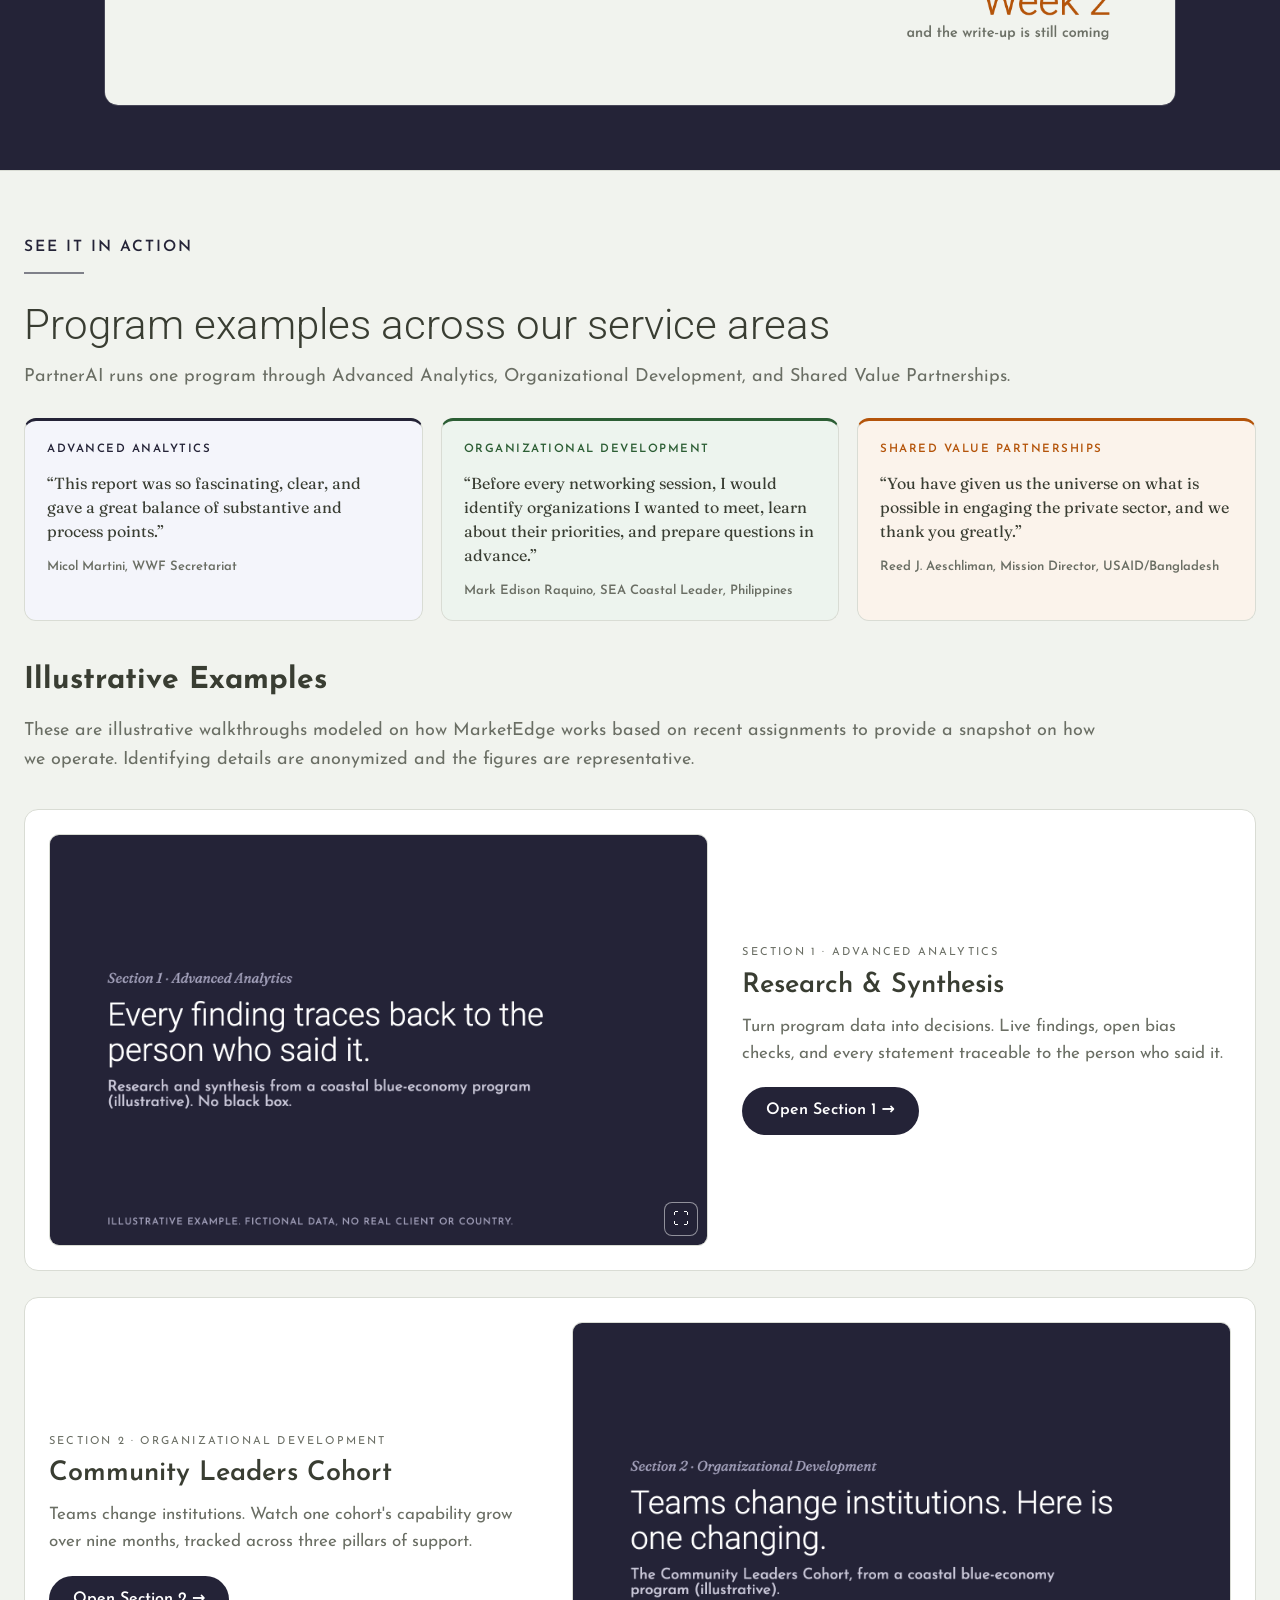
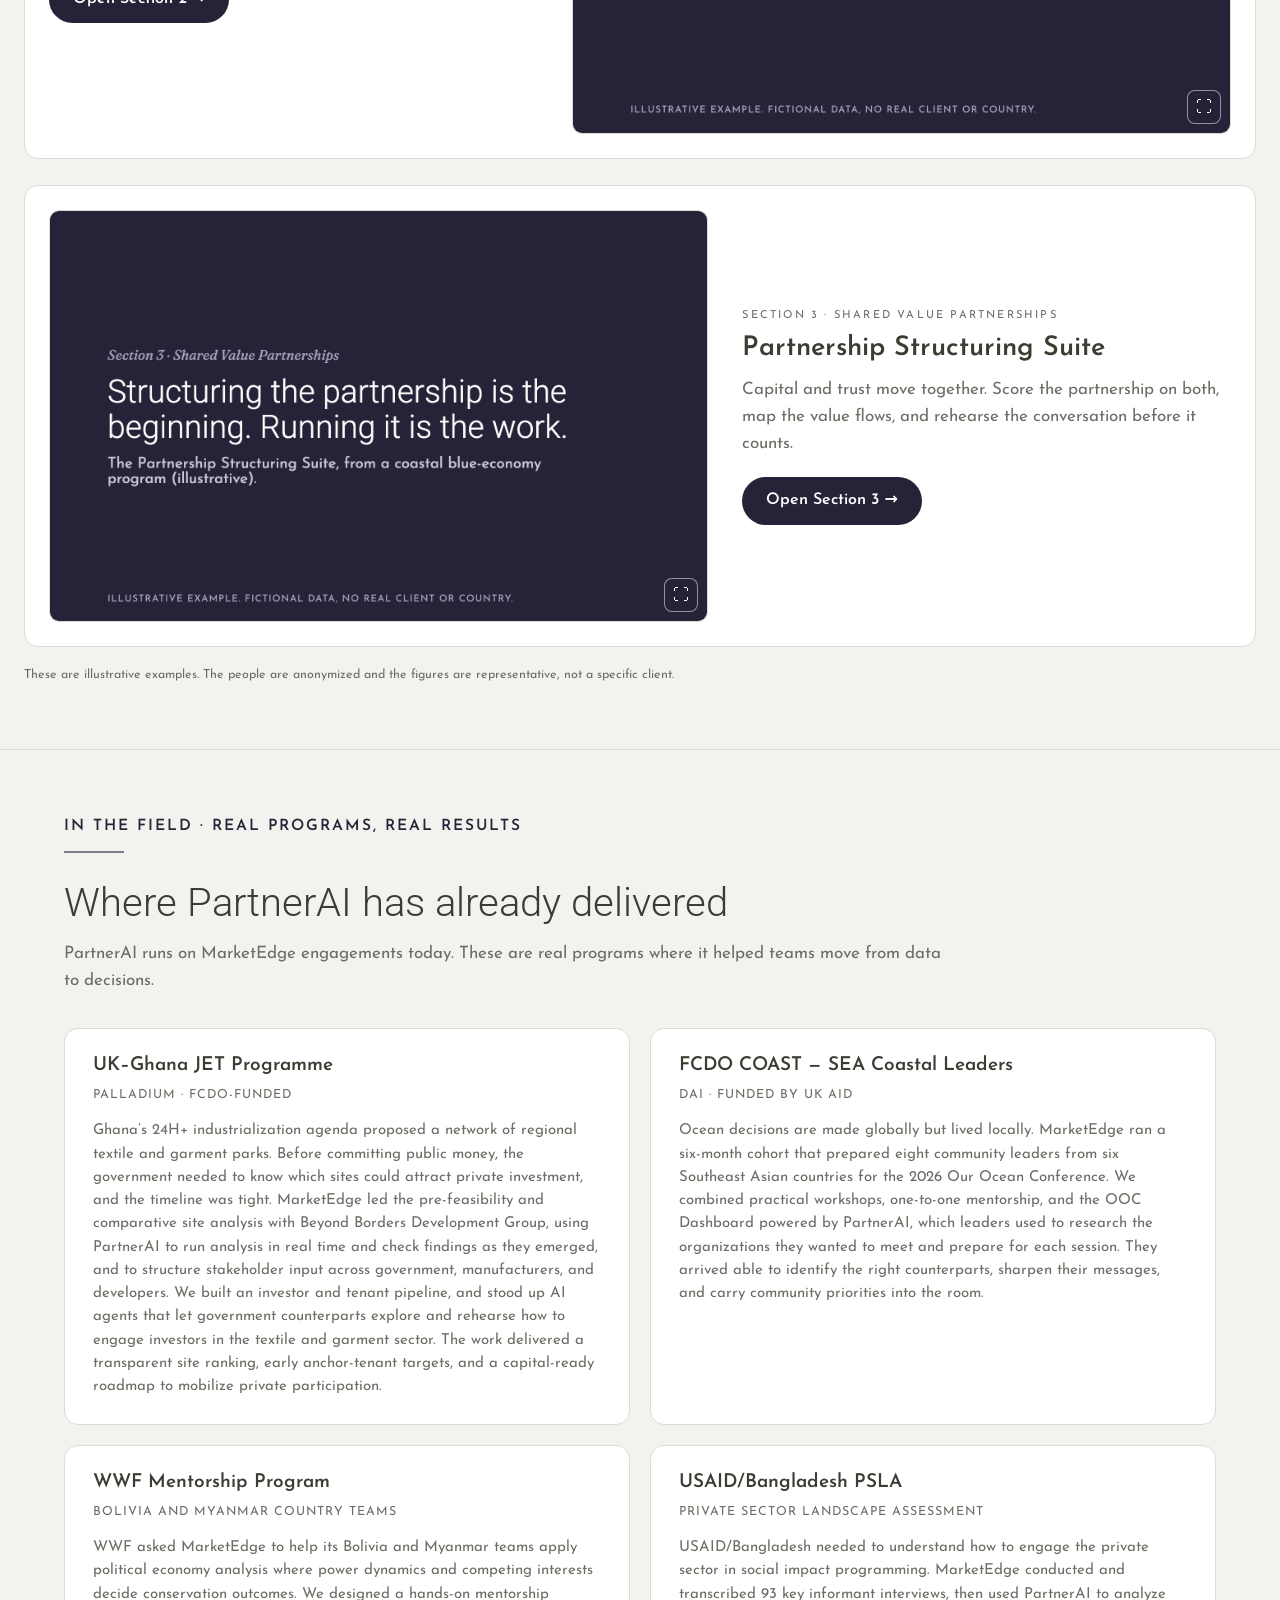
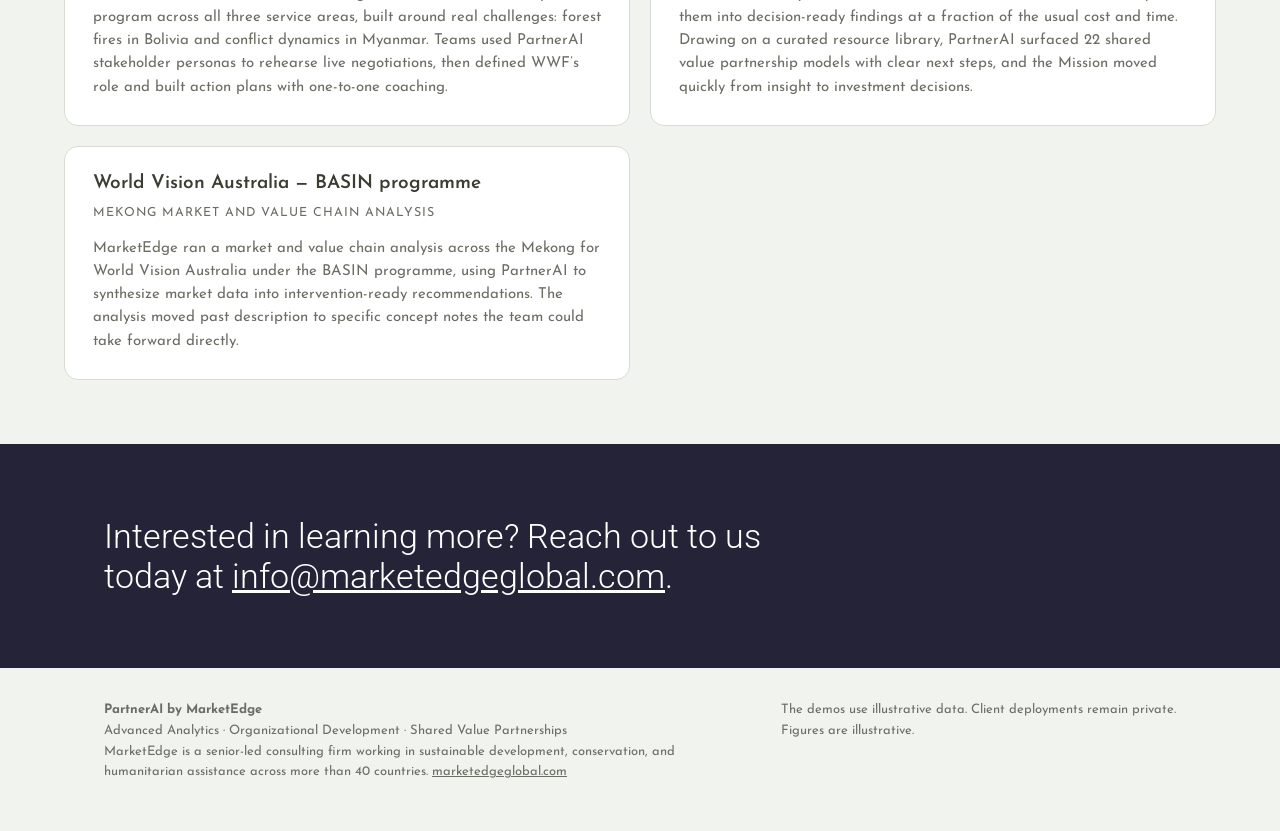
==== commit d7cf0545: "See it in action: reword heading to 'Program examples across our service areas'" ====
--- a/index.html
+++ b/index.html
@@ -254,7 +254,7 @@
 <section class="beat" id="solmara">
   <div class="wrap">
     <div class="beat-label">See it in action</div>
-    <h2 class="case-h2">Follow one program across all three service areas</h2>
+    <h2 class="case-h2">Program examples across our service areas</h2>
     <p style="color:var(--olive);max-width:60em;margin-top:14px;font-size:18px">PartnerAI runs one program through Advanced Analytics, Organizational Development, and Shared Value Partnerships.</p>
     <div class="svc-quotes reveal-stagger">
       <blockquote class="svc-quote"><span class="qa">Advanced Analytics</span>&ldquo;This report was so fascinating, clear, and gave a great balance of substantive and process points.&rdquo;<cite>Micol Martini, WWF Secretariat</cite></blockquote>
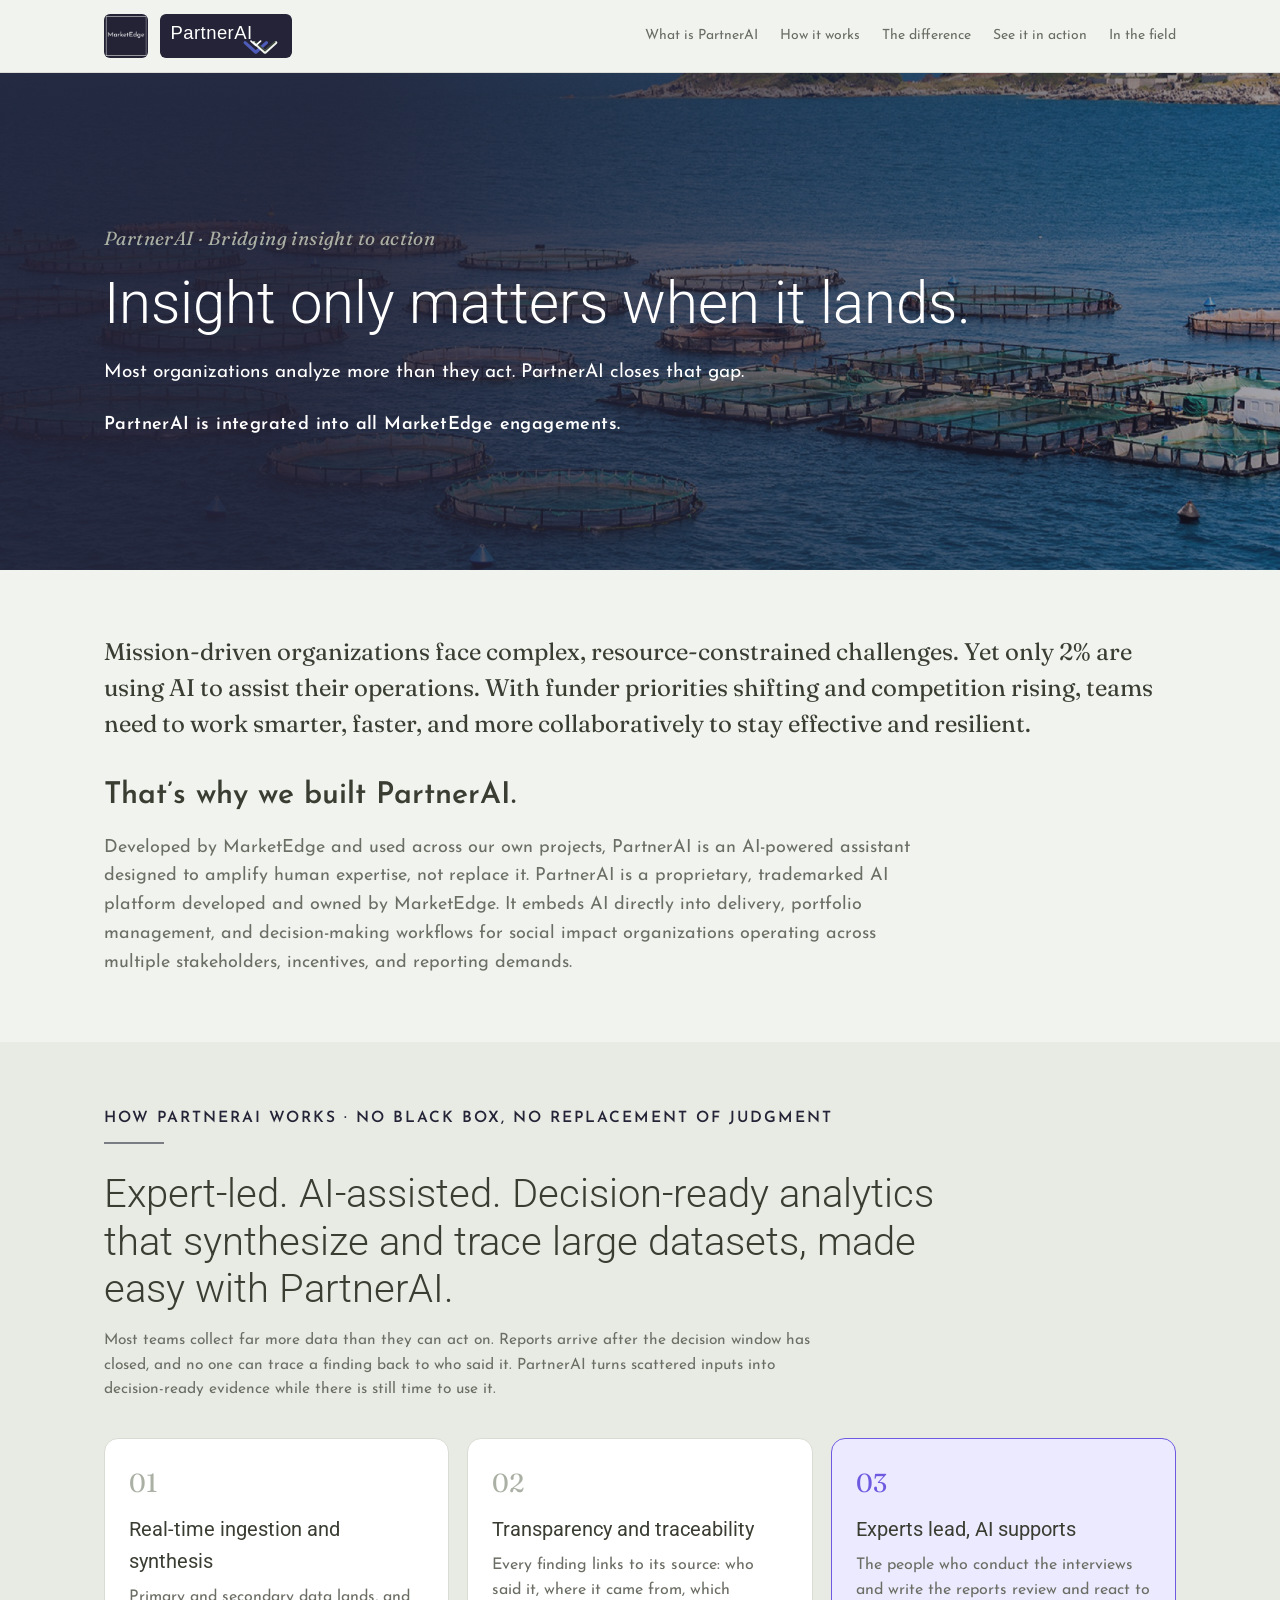
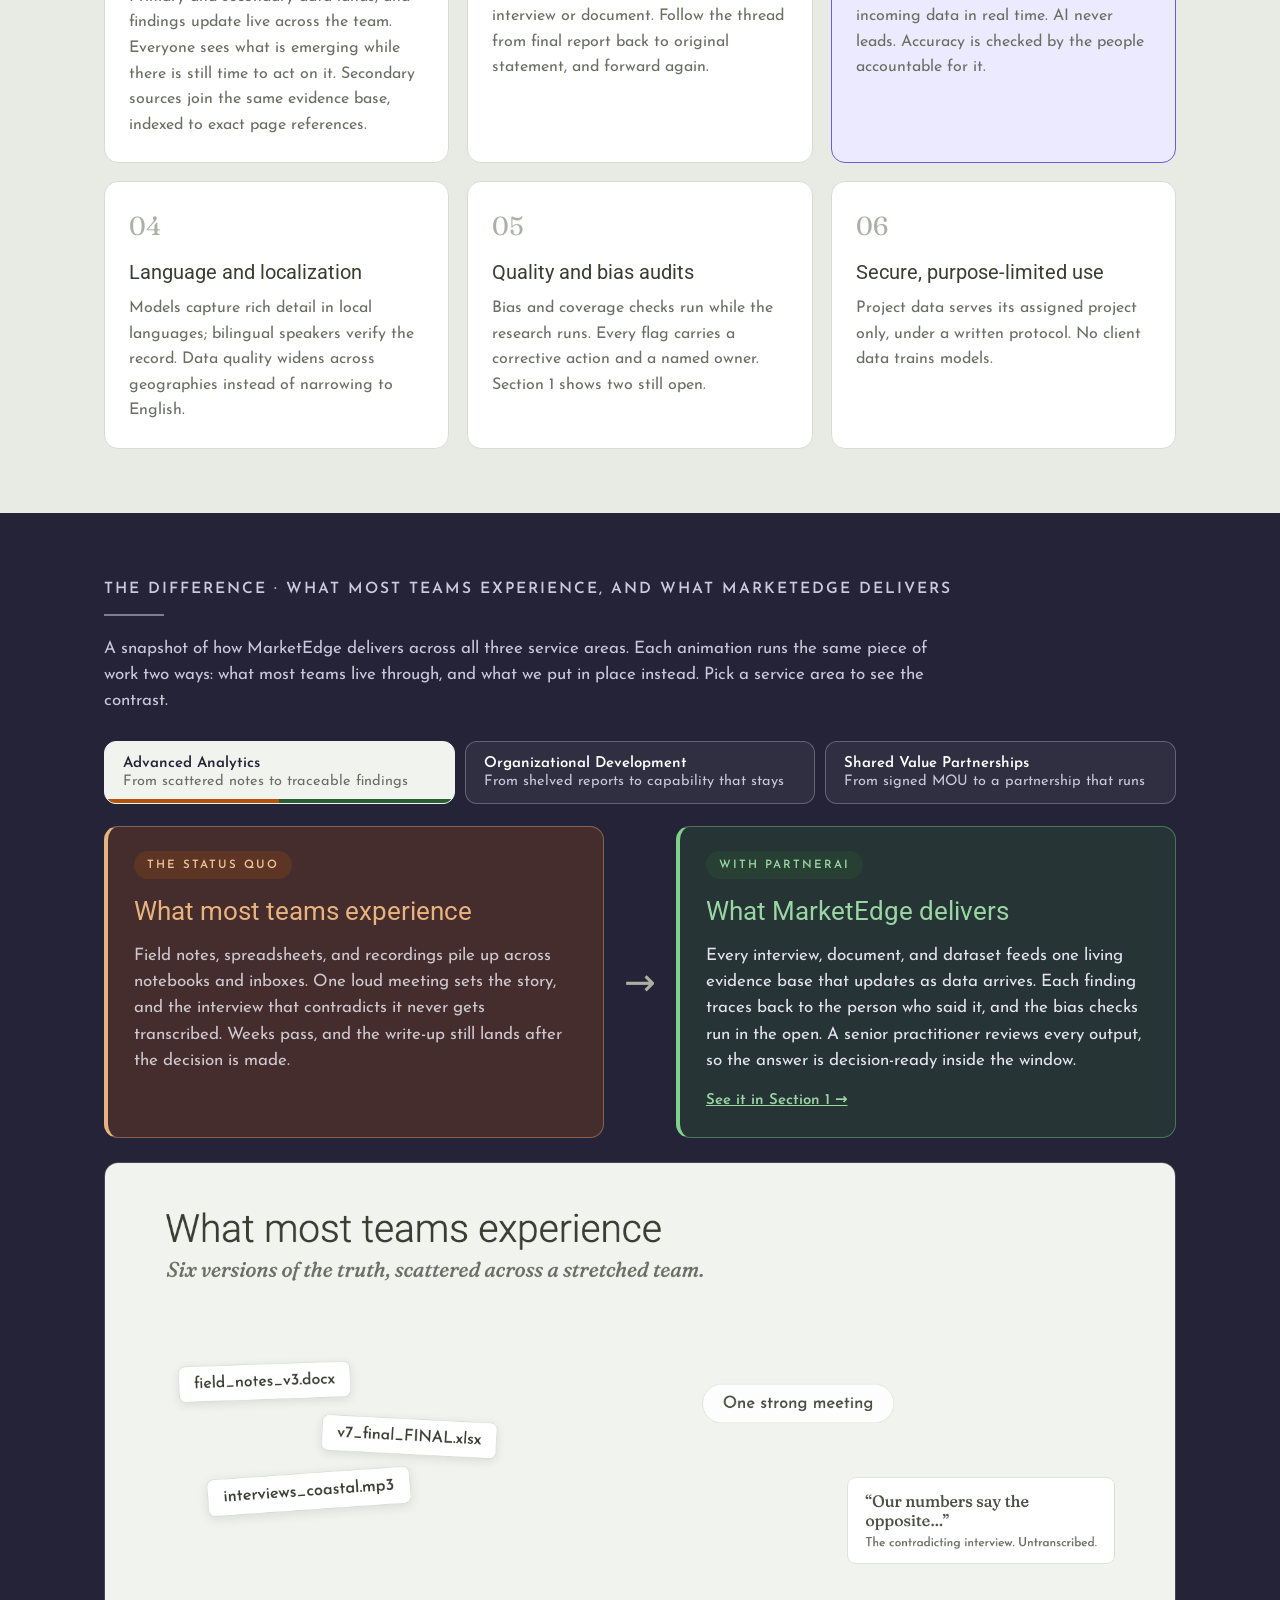
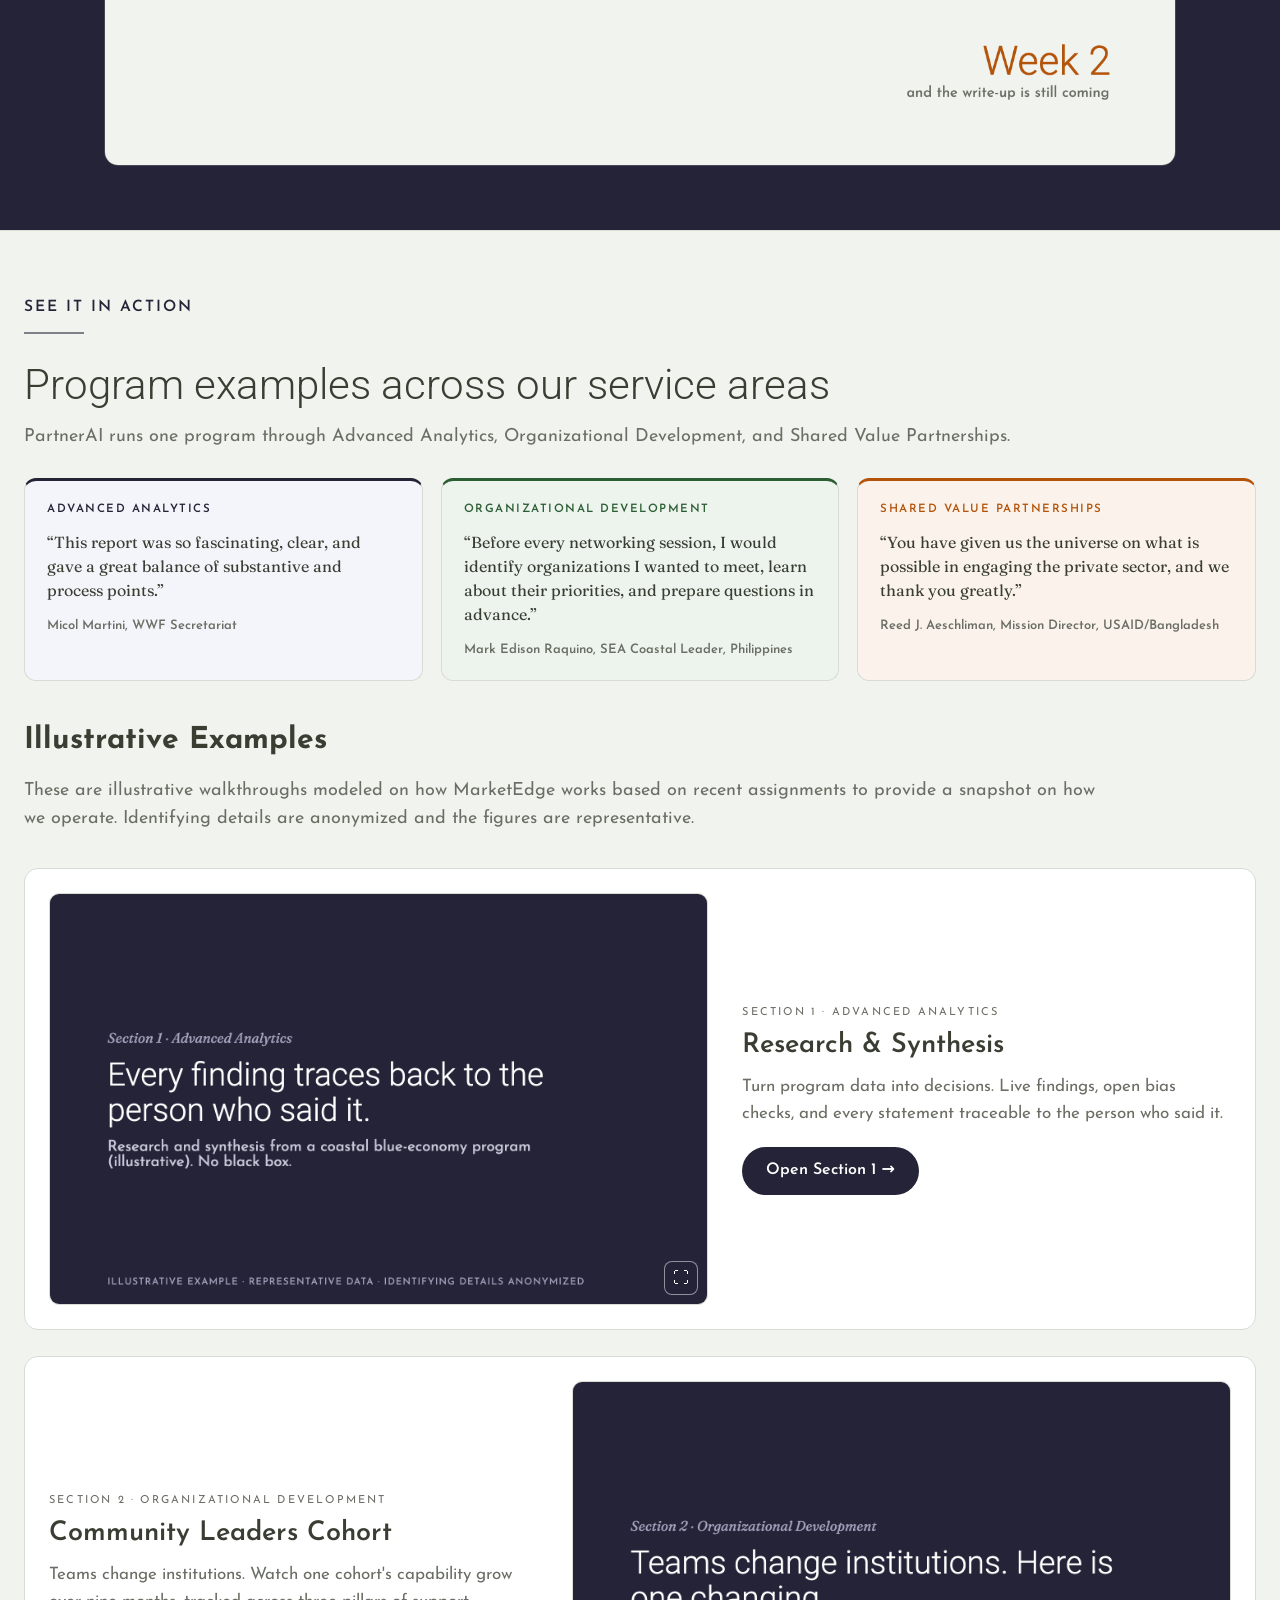
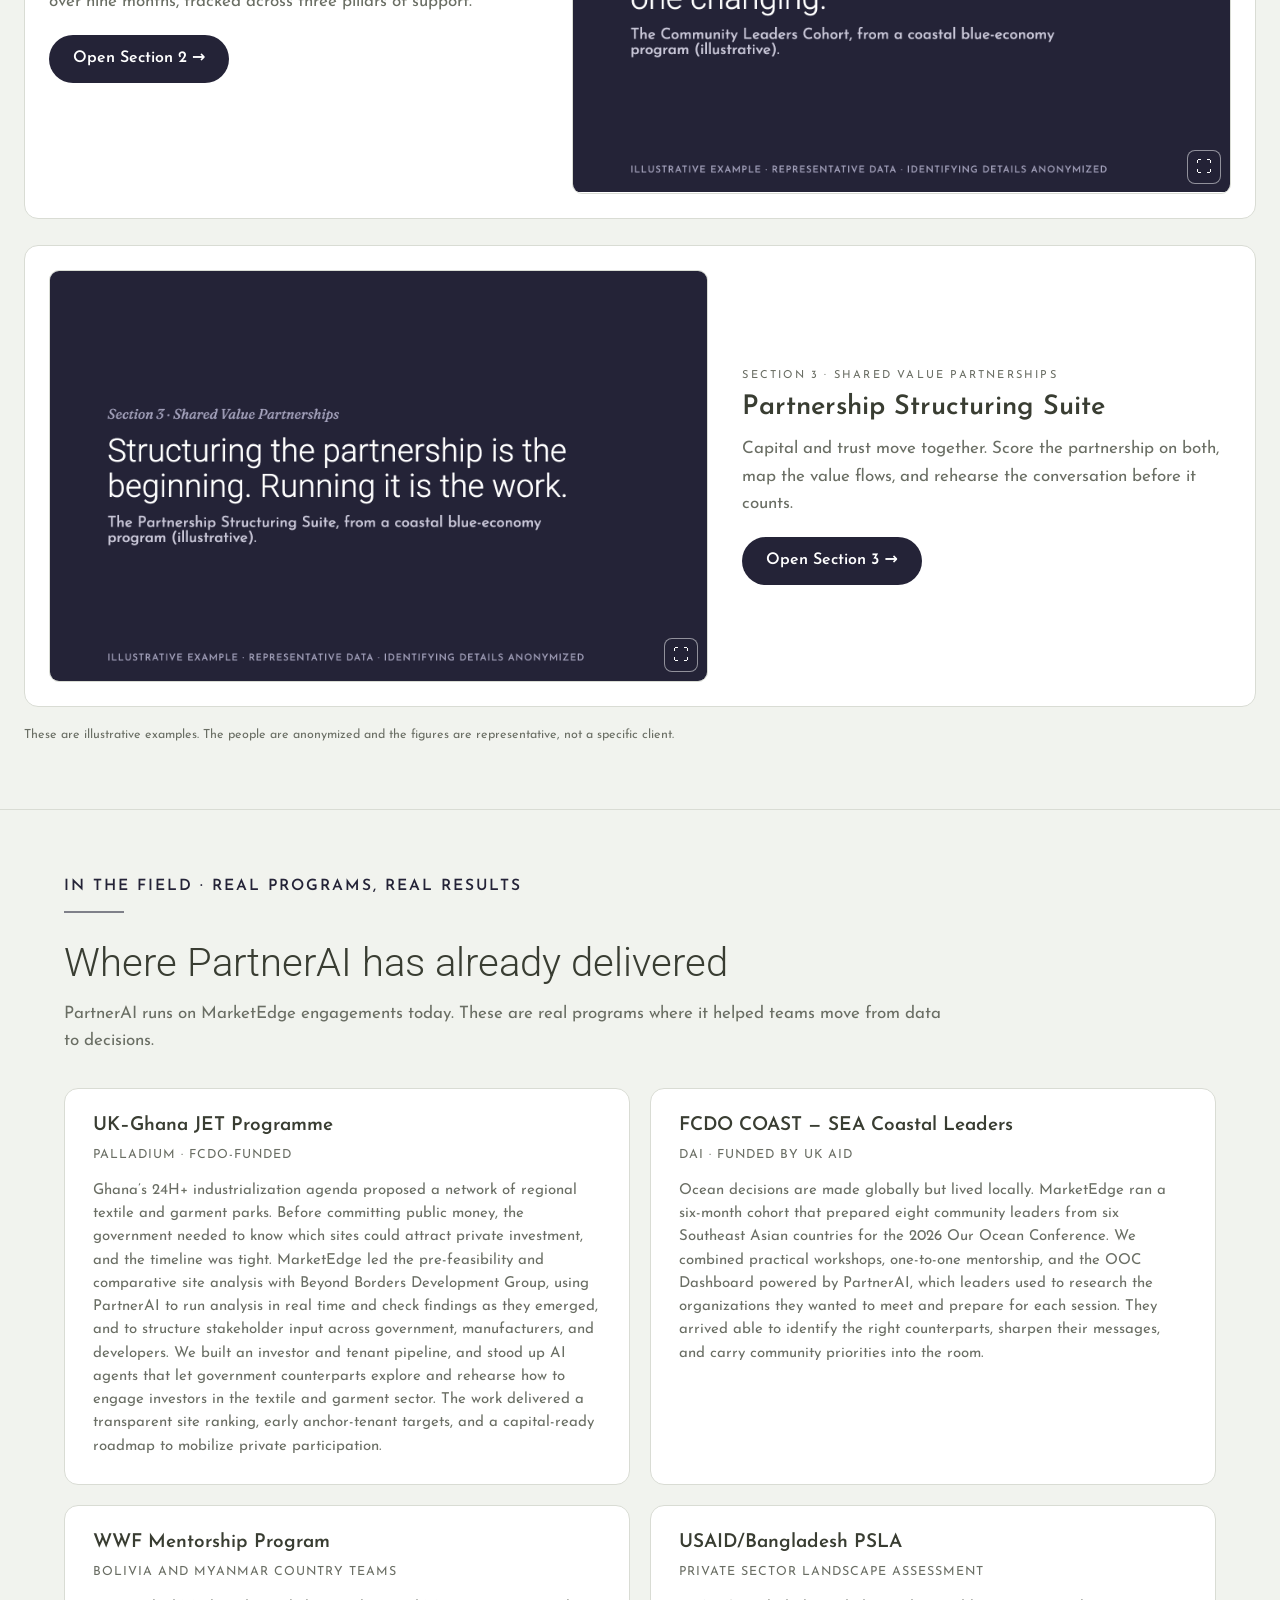
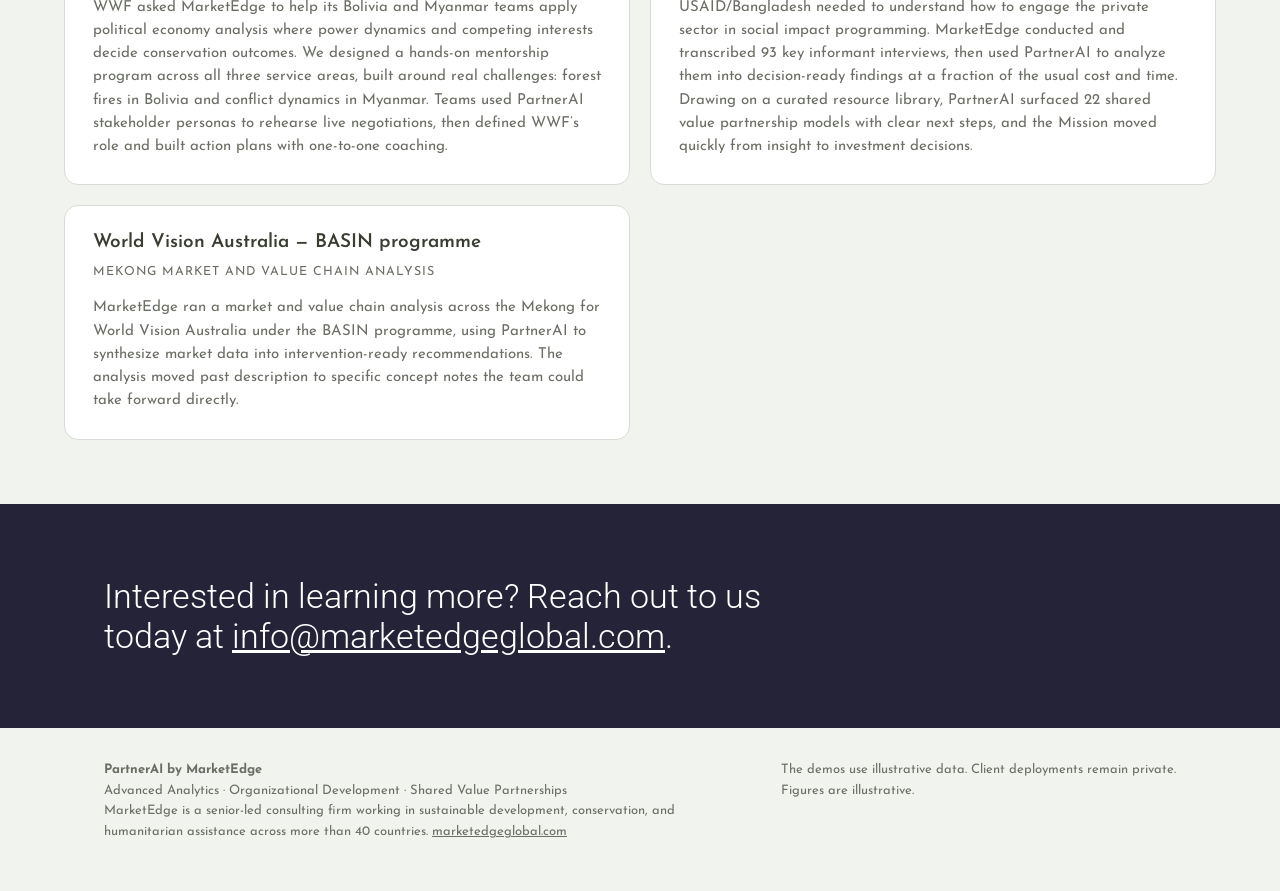
==== commit c525673e: "Legibility: increase small descriptor text ~2px across main and sub pages (task/card/quote/finding/p" ====
--- a/index.html
+++ b/index.html
@@ -44,7 +44,7 @@
     transition:background .25s,color .25s,border-color .25s;
   }
   .contrast-tabs button b{display:block;font-size:15px;font-weight:600;color:#fff;margin-bottom:3px}
-  .contrast-tabs button span{font-size:12.5px}
+  .contrast-tabs button span{font-size:14.5px}
   .contrast-tabs button[aria-pressed="true"]{background:#f1f3ee;border-color:#f1f3ee;color:#6a6e64}
   .contrast-tabs button[aria-pressed="true"] b{color:#242337}
   .contrast-tabs button[aria-pressed="true"]::after{content:"";position:absolute;left:0;right:0;bottom:0;height:4px;background:linear-gradient(90deg,#b4540a 0 50%,#2c5e34 50% 100%)}
@@ -77,7 +77,7 @@
   .mech{background:var(--card);border:1px solid var(--line);border-radius:var(--radius);padding:24px}
   .mech .num{font-family:var(--serif);font-size:26px;color:var(--olive-soft)}
   .mech b{display:block;font-family:var(--display);font-weight:400;font-size:20px;margin:8px 0 8px}
-  .mech p{font-size:14px;color:var(--olive)}
+  .mech p{font-size:16px;color:var(--olive)}
   .mech.violet{background:var(--violet-soft);border-color:var(--violet)}
   .mech.violet .num{color:var(--violet)}
 
@@ -134,7 +134,7 @@
   }
   .poster-wrap .expand:hover{background:rgba(36,35,55,.85)}
   .card b{font-size:17px;font-weight:600}
-  .card p{font-size:13.5px;color:var(--olive);flex:1}
+  .card p{font-size:15.5px;color:var(--olive);flex:1}
   .card a{font-size:14px;font-weight:600;color:var(--indigo);text-decoration:none}
   .card a:hover{text-decoration:underline}
   .card .links{display:flex;flex-direction:column;gap:6px;margin-top:2px}
--- a/shared/demo.css
+++ b/shared/demo.css
@@ -121,7 +121,7 @@
 .stat-tiles{display:grid;grid-template-columns:repeat(auto-fit,minmax(200px,1fr));gap:16px}
 .stat-tiles .tile{background:var(--card);border:1px solid var(--line);border-radius:12px;padding:20px 22px}
 .stat-tiles .tile b{font-family:var(--display);font-weight:300;font-size:38px;display:block;line-height:1.1}
-.stat-tiles .tile span{font-size:13.5px;color:var(--olive)}
+.stat-tiles .tile span{font-size:15.5px;color:var(--olive)}
 .dark .stat-tiles .tile{background:rgba(255,255,255,.05);border-color:rgba(255,255,255,.14)}
 .dark .stat-tiles .tile span{color:#a5a3bd}
 
@@ -178,7 +178,7 @@
 .trace .src .who{font-size:12px;color:var(--olive);margin-top:6px;letter-spacing:.4px}
 .flag{
   display:flex;gap:10px;background:var(--amber-soft);border:1px solid #e0b98f;border-radius:10px;
-  padding:10px 14px;font-size:13.5px;color:#7c3f0d;margin-top:10px;
+  padding:10px 14px;font-size:15.5px;color:#7c3f0d;margin-top:10px;
 }
 .flag.translation{background:#eef0e8;border-color:var(--olive-soft);color:var(--ink)}
 
@@ -190,8 +190,8 @@
 }
 .ev-row .key{font-size:11px;letter-spacing:1px;color:var(--olive);white-space:nowrap;padding-top:3px;width:64px}
 .ev-row .mid{flex:1;min-width:0}
-.ev-row .mid b{display:block;font-size:14px;font-weight:600}
-.ev-row .mid .quote{font-family:var(--serif);font-size:14px;color:#4a4e44;margin-top:4px}
+.ev-row .mid b{display:block;font-size:16px;font-weight:600}
+.ev-row .mid .quote{font-family:var(--serif);font-size:16px;color:#4a4e44;margin-top:4px}
 .ev-row .chips{display:flex;flex-direction:column;gap:6px;align-items:flex-end;flex:none}
 .chip-theme{
   display:inline-block;font-size:10px;letter-spacing:1.6px;text-transform:uppercase;
@@ -210,7 +210,7 @@
 .analysis .finding-sum{background:var(--card);border:1px solid var(--line);border-radius:14px;padding:20px 24px;margin-bottom:14px}
 .analysis .finding-sum .n{font-family:var(--serif);font-size:20px;color:var(--olive-soft);margin-right:8px}
 .analysis .finding-sum b{font-size:15.5px}
-.analysis .finding-sum p{font-size:14px;color:var(--olive);margin-top:6px}
+.analysis .finding-sum p{font-size:16px;color:var(--olive);margin-top:6px}
 .numbers-rail{background:var(--indigo);border-radius:14px;padding:22px 24px;color:#e8e7ef}
 .numbers-rail h3{font-family:var(--display);font-weight:400;font-size:19px;margin-bottom:14px;color:#fff}
 .numbers-rail .num{border-bottom:1px solid rgba(255,255,255,.12);padding:12px 0}
@@ -241,8 +241,8 @@
 .profile .conf .track i{position:absolute;left:0;top:0;bottom:0;background:var(--olive-soft);border-radius:4px}
 .profile .conf .track em{position:absolute;left:0;top:0;bottom:0;background:var(--indigo);border-radius:4px;font-style:normal}
 .profile .conf .lbl{font-size:12.5px;color:var(--olive);white-space:nowrap;font-family:var(--display)}
-.profile .headline{font-size:13.5px;font-weight:600;margin-top:8px}
-.profile .quote{font-family:var(--serif);font-size:13.5px;color:#4a4e44;margin-top:6px}
+.profile .headline{font-size:15.5px;font-weight:600;margin-top:8px}
+.profile .quote{font-family:var(--serif);font-size:15.5px;color:#4a4e44;margin-top:6px}
 
 /* ---------- theme growth bars ---------- */
 .theme-grow{max-width:46em}
@@ -262,7 +262,7 @@
   font-family:var(--display);font-size:15px;
 }
 .task b{display:block;font-size:16px;font-weight:600;color:#fff;margin-bottom:6px;padding-right:36px}
-.task p{font-size:13.5px;color:#c9c7d8}
+.task p{font-size:15.5px;color:#c9c7d8}
 .task .pills{display:flex;gap:8px;flex-wrap:wrap;margin-top:12px}
 .task .pill{
   font-size:11.5px;letter-spacing:.6px;color:#fff;background:rgba(109,90,224,.28);
@@ -277,7 +277,7 @@
 .ready .track i{display:block;height:100%;background:var(--indigo);border-radius:5px}
 .ready .track i.low{background:var(--amber)}
 .ready .score{font-family:var(--display);font-size:14px;color:var(--olive)}
-.ready p{font-size:13px;color:var(--olive);margin-top:8px}
+.ready p{font-size:15px;color:var(--olive);margin-top:8px}
 
 /* ---------- pipeline table (chapter 1 closing beat) ---------- */
 .pipeline{width:100%;border-collapse:collapse;font-size:14.5px}
@@ -305,7 +305,7 @@
 
 /* ---------- weight sliders ---------- */
 .weights{display:grid;grid-template-columns:repeat(auto-fit,minmax(180px,1fr));gap:16px}
-.weight label{display:flex;justify-content:space-between;font-size:13.5px;font-weight:600;margin-bottom:6px}
+.weight label{display:flex;justify-content:space-between;font-size:15.5px;font-weight:600;margin-bottom:6px}
 .weight label output{color:var(--indigo);font-family:var(--display)}
 .weight input[type=range]{width:100%;accent-color:var(--indigo)}
 .weights-note{font-size:12.5px;color:var(--olive);margin-top:10px}
@@ -323,7 +323,7 @@
 .radar-cell b{font-size:13.5px;display:block;font-weight:600}
 .radar-cell span{font-size:11.5px;color:var(--olive)}
 .radar-cell.featured{border-color:var(--indigo);background:#ecedf3}
-.legend{display:flex;gap:18px;font-size:13.5px;color:var(--olive);margin-top:10px;flex-wrap:wrap}
+.legend{display:flex;gap:18px;font-size:15.5px;color:var(--olive);margin-top:10px;flex-wrap:wrap}
 .legend .k{display:inline-block;width:12px;height:12px;border-radius:3px;vertical-align:-1px;margin-right:6px}
 .rollup{display:grid;grid-template-columns:repeat(auto-fit,minmax(140px,1fr));gap:14px}
 .rollup .prov{background:var(--card);border:1px solid var(--line);border-radius:12px;padding:14px}
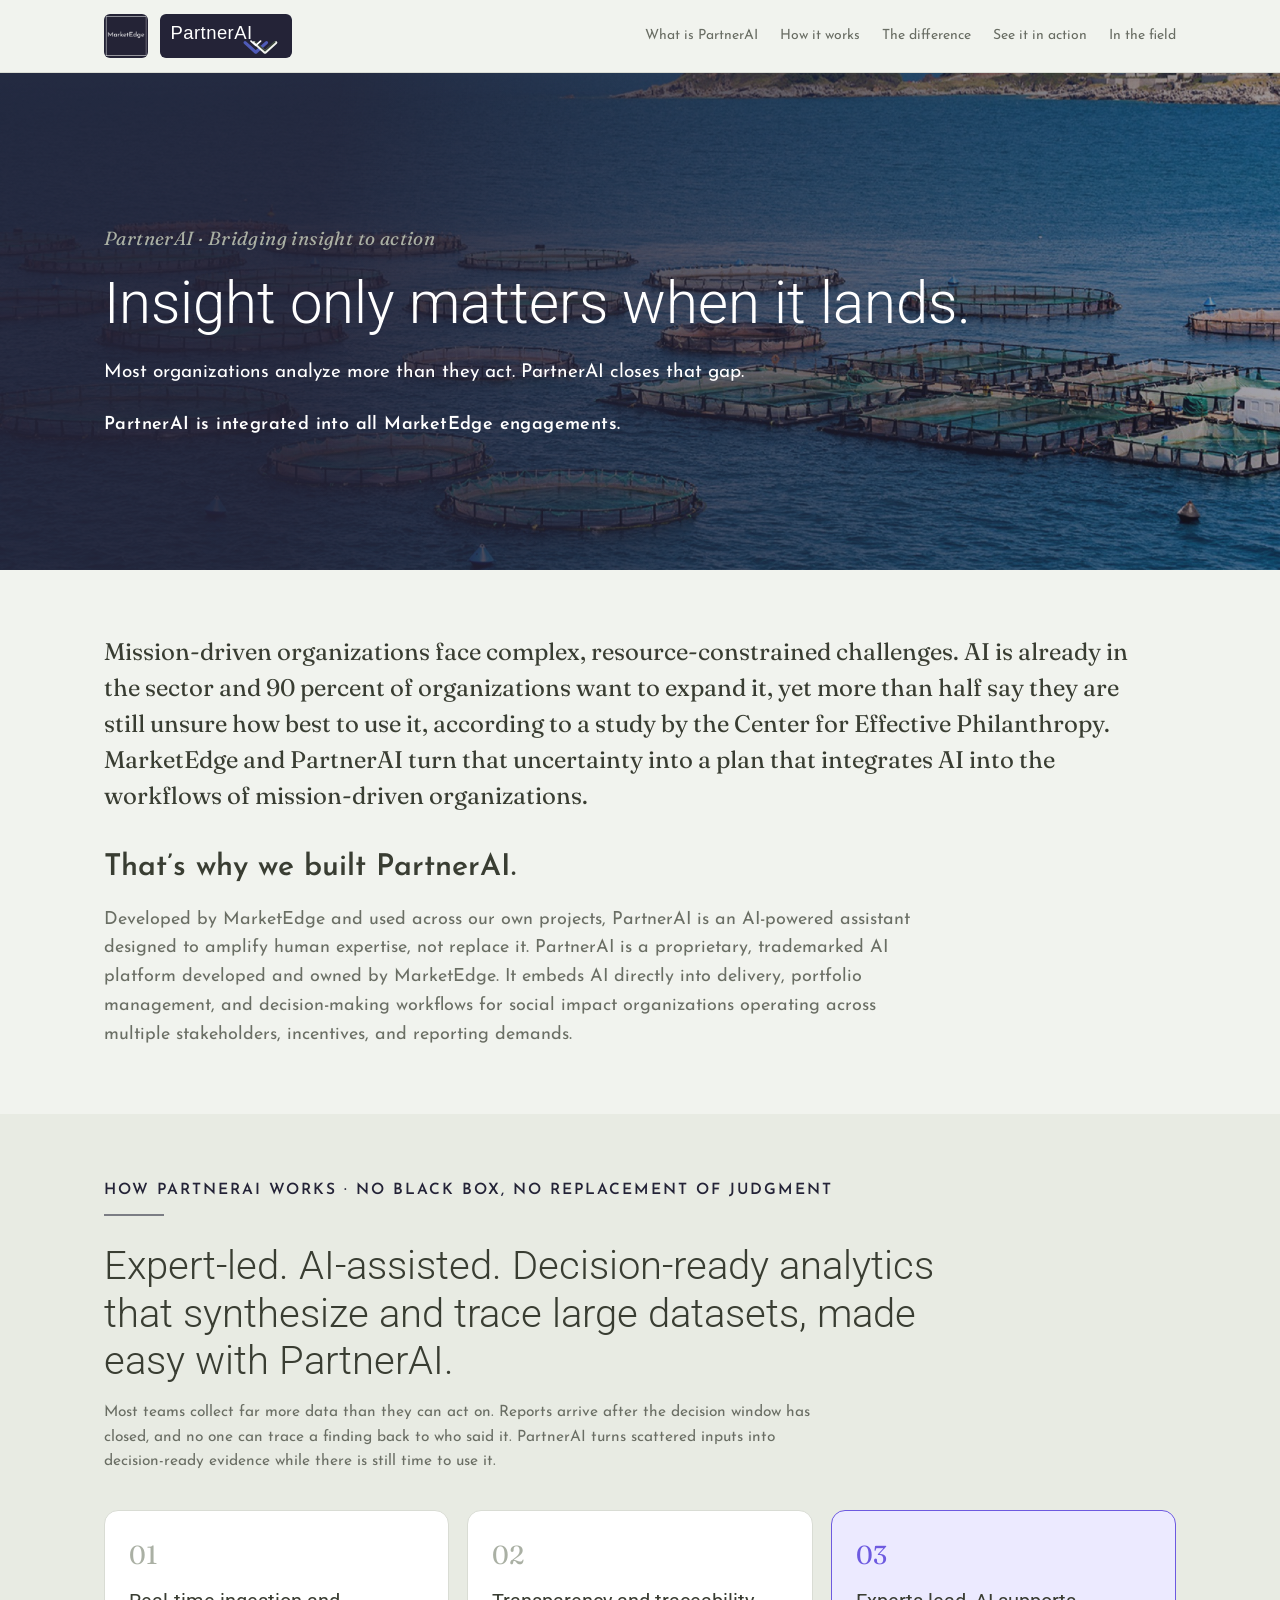
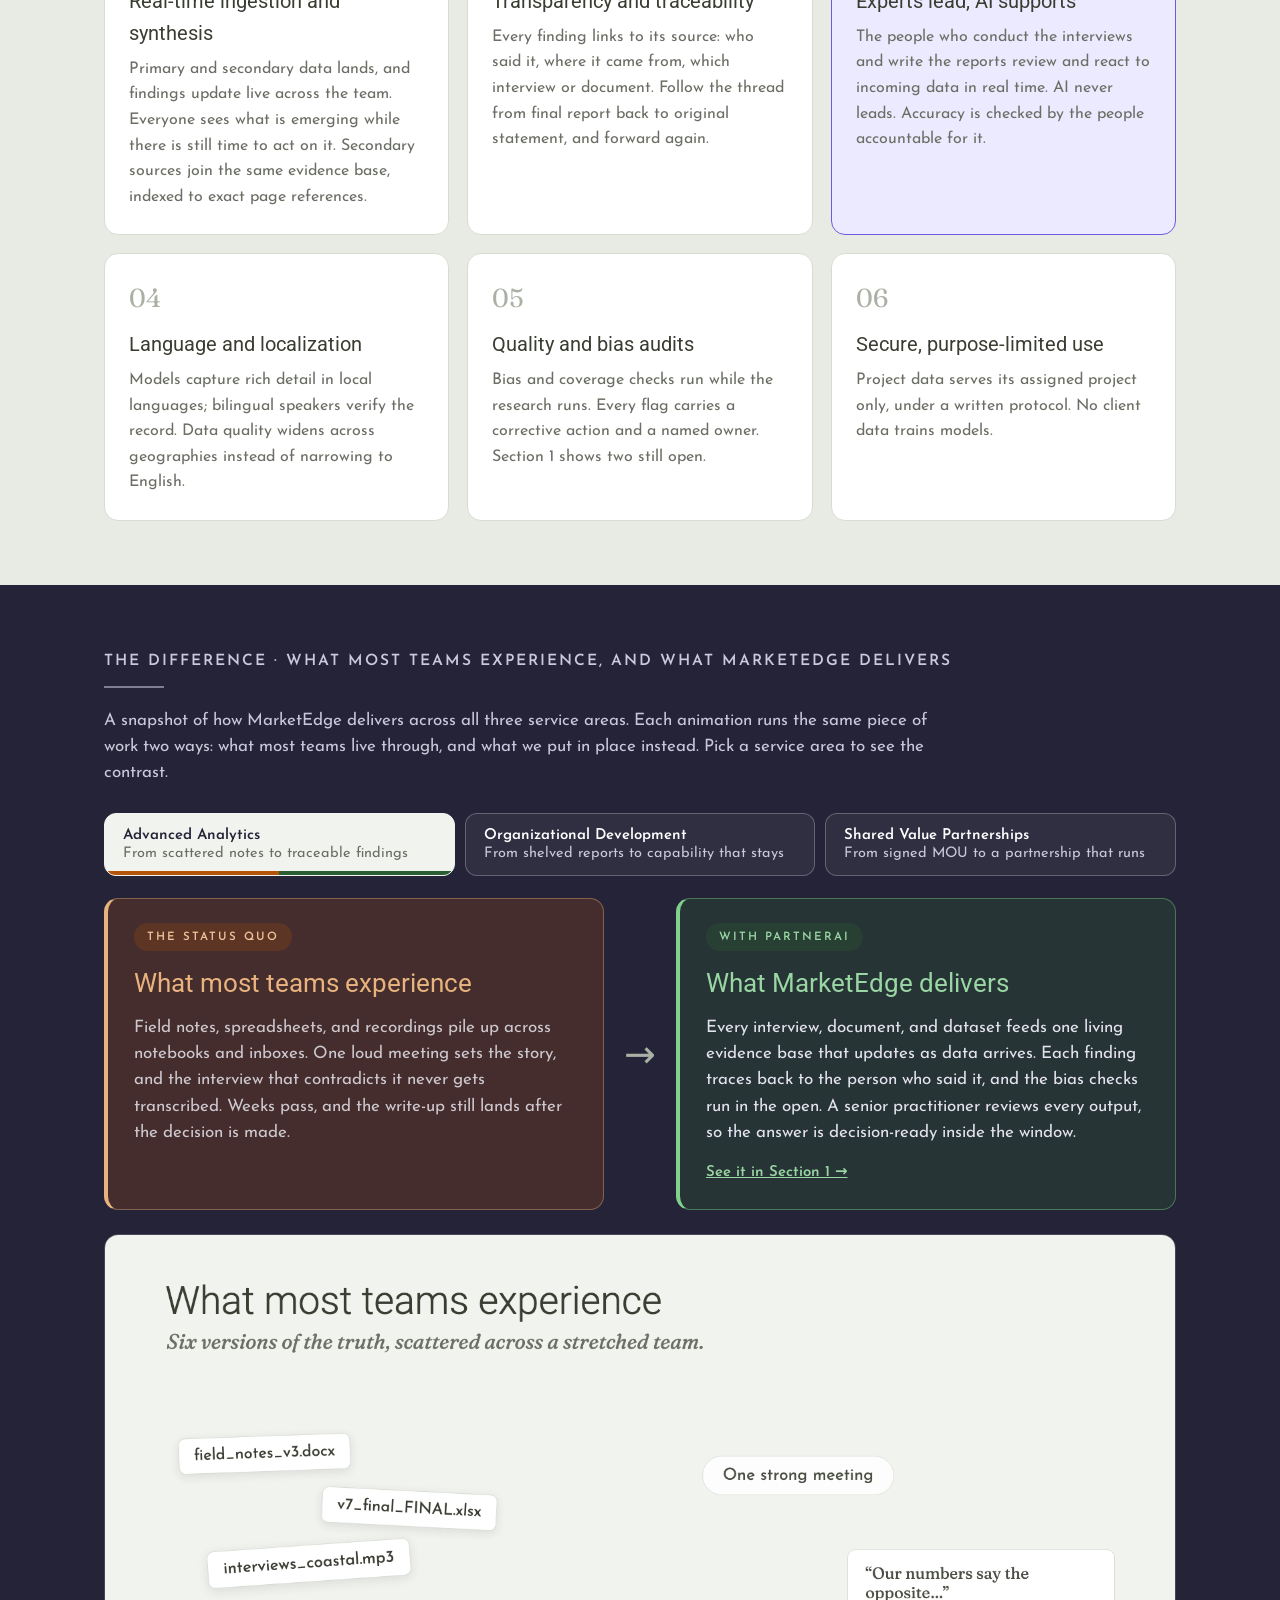
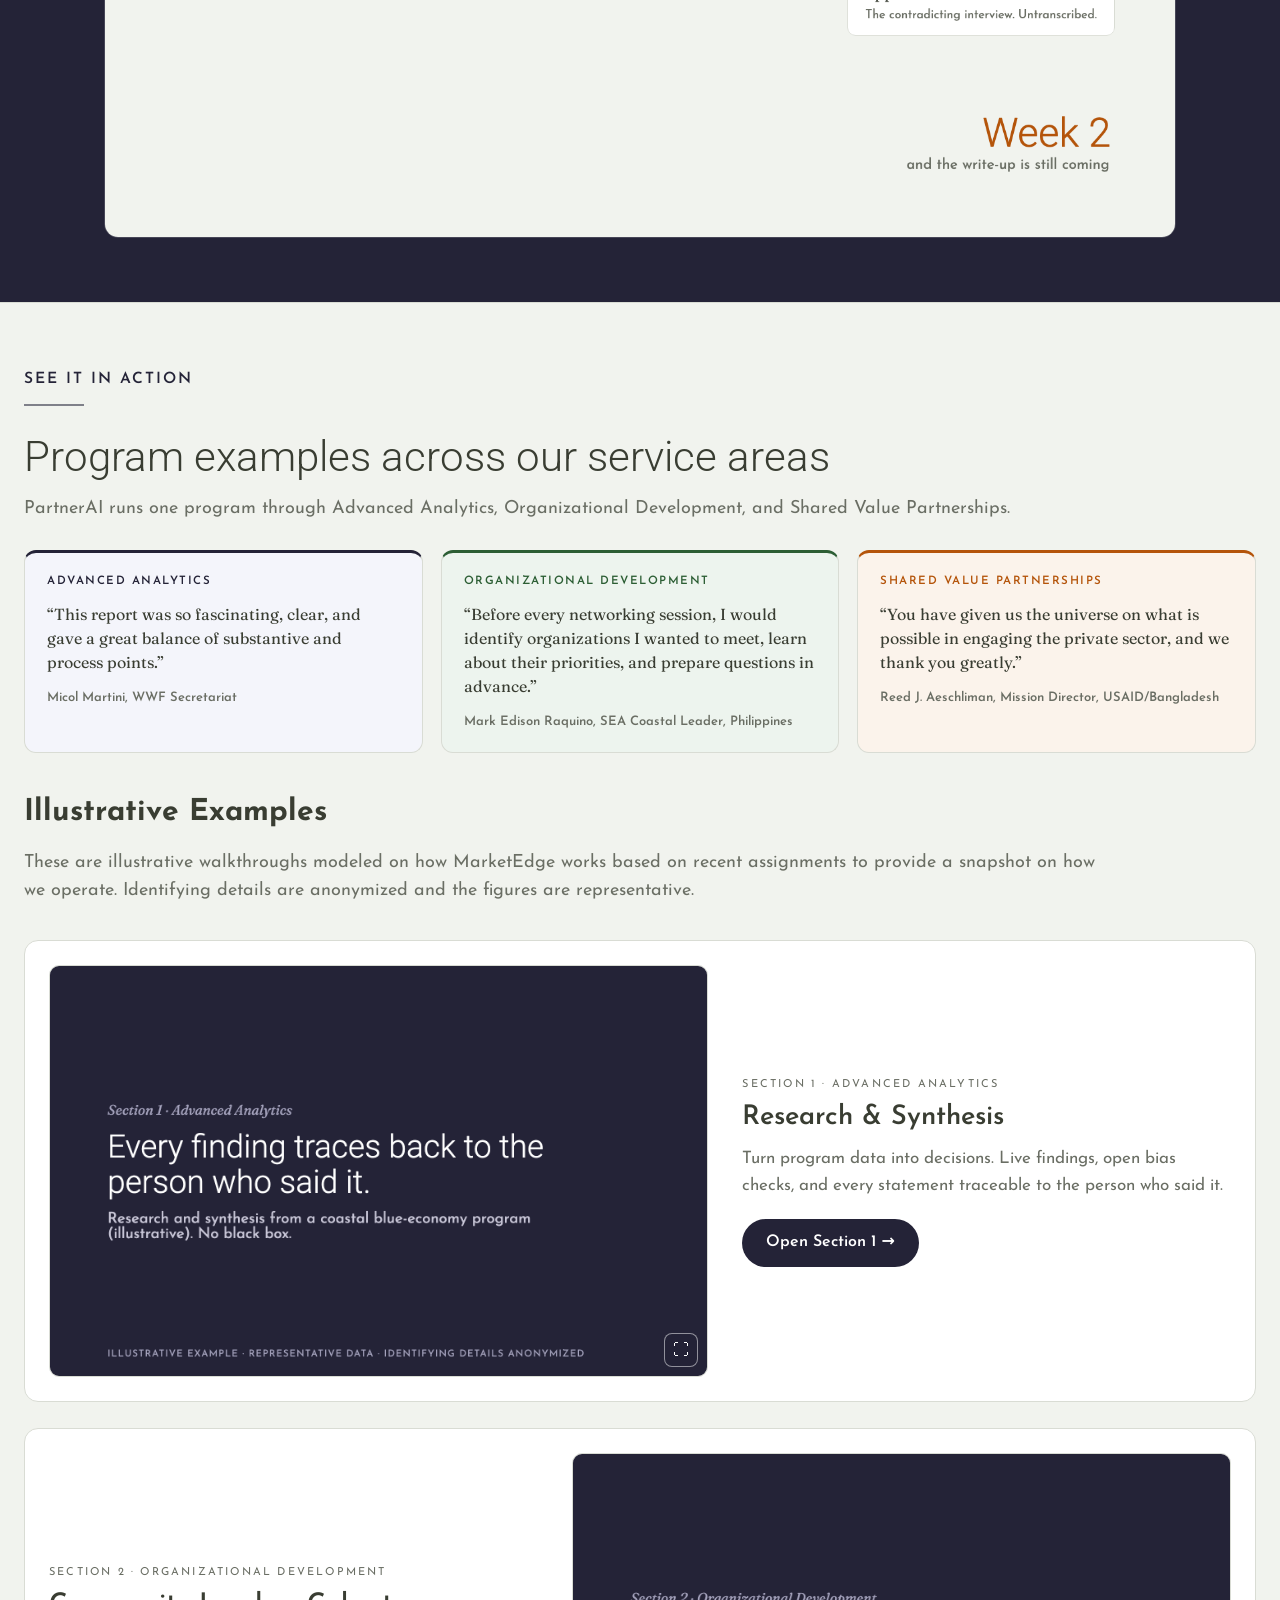
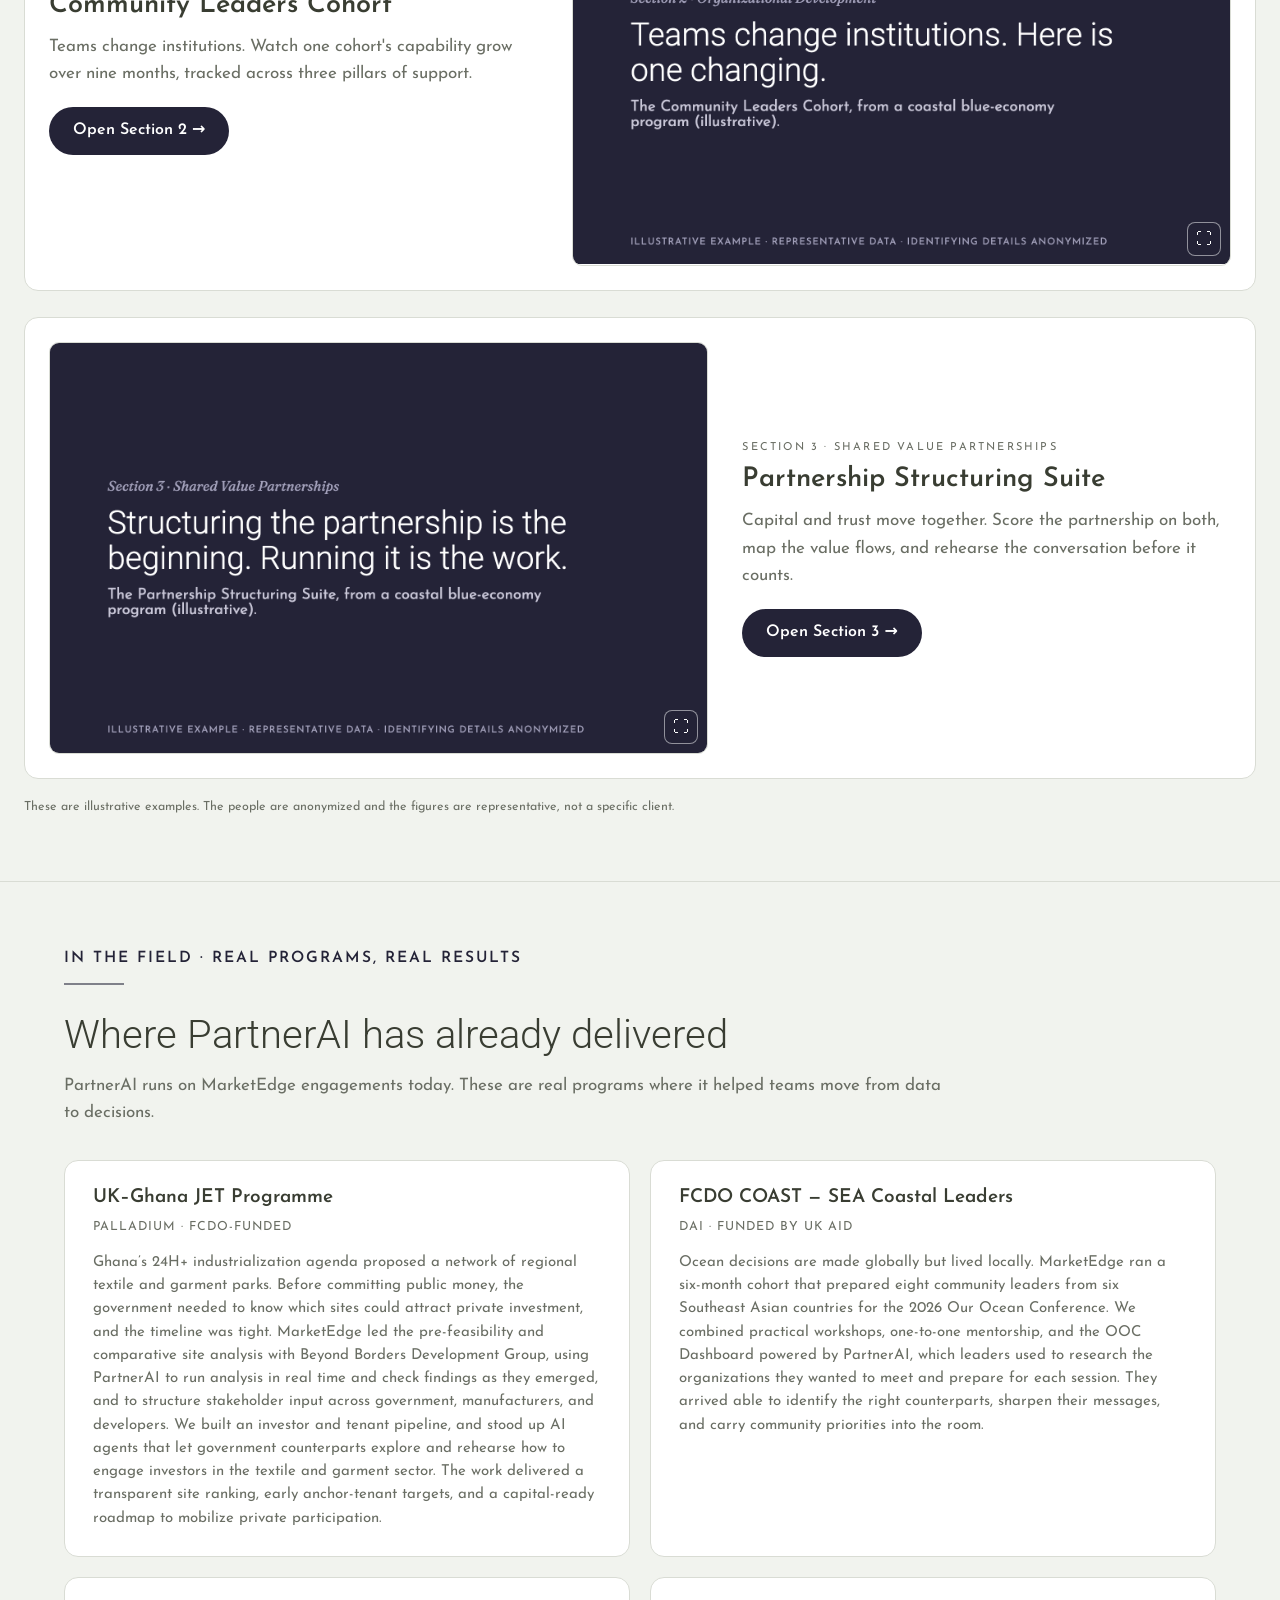
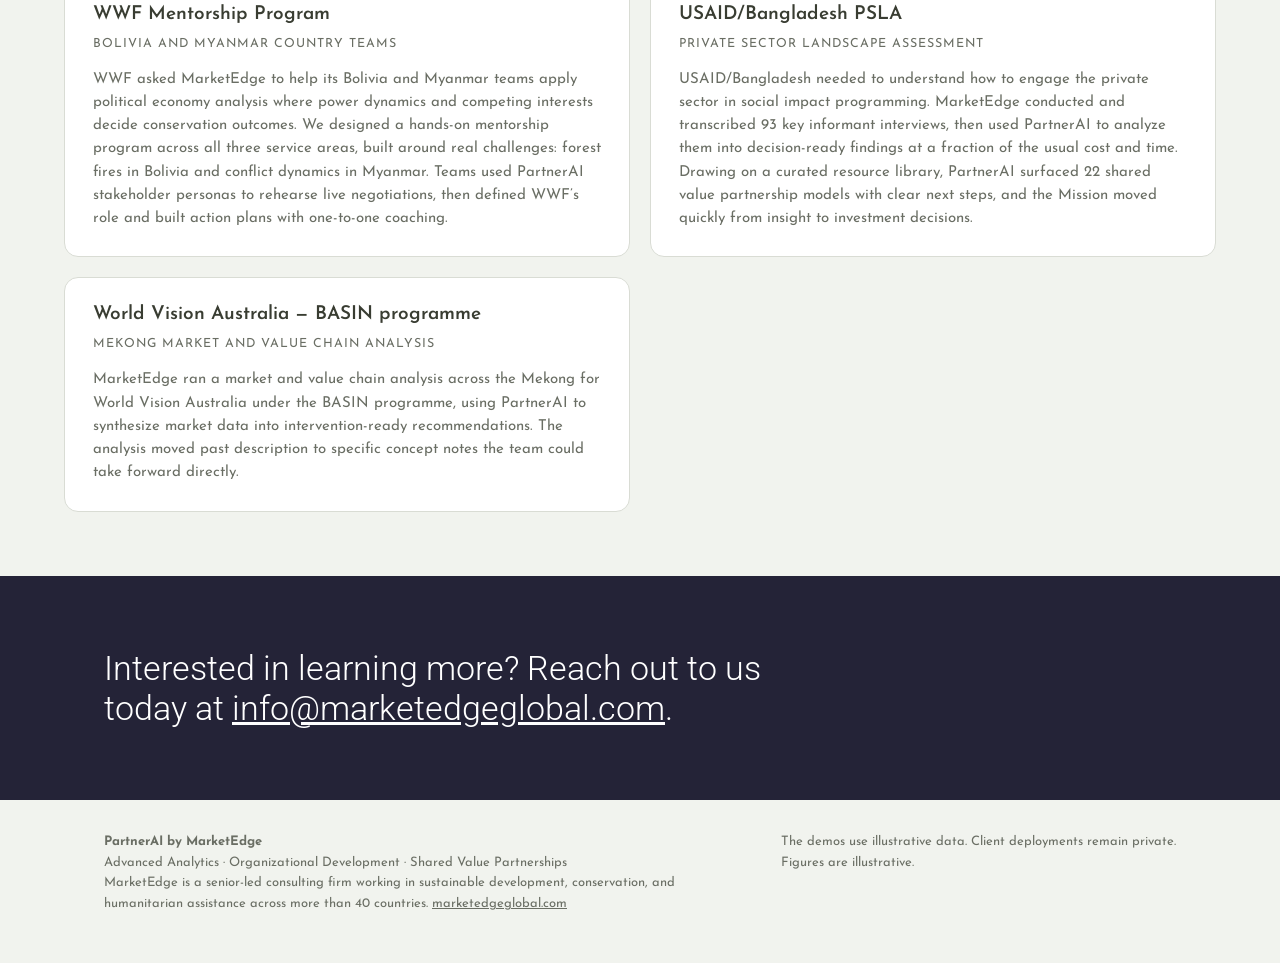
==== commit e0f56e2d: "About: replace 2% stat with Center for Effective Philanthropy framing (90% want to expand AI, most u" ====
--- a/index.html
+++ b/index.html
@@ -191,7 +191,7 @@
 <!-- ================= ABOUT PARTNERAI ================= -->
 <section class="beat" id="about">
   <div class="wrap">
-    <p class="serif-pull reveal" style="max-width:44em">Mission-driven organizations face complex, resource-constrained challenges. Yet only 2% are using AI to assist their operations. With funder priorities shifting and competition rising, teams need to work smarter, faster, and more collaboratively to stay effective and resilient.</p>
+    <p class="serif-pull reveal" style="max-width:44em">Mission-driven organizations face complex, resource-constrained challenges. AI is already in the sector and 90 percent of organizations want to expand it, yet more than half say they are still unsure how best to use it, according to a study by the Center for Effective Philanthropy. MarketEdge and PartnerAI turn that uncertainty into a plan that integrates AI into the workflows of mission-driven organizations.</p>
     <p class="about-lead reveal">That&rsquo;s why we built PartnerAI.</p>
     <p class="reveal" style="max-width:46em;margin-top:14px;font-size:18px;color:var(--olive)">Developed by MarketEdge and used across our own projects, PartnerAI is an AI-powered assistant designed to amplify human expertise, not replace it. PartnerAI is a proprietary, trademarked AI platform developed and owned by MarketEdge. It embeds AI directly into delivery, portfolio management, and decision-making workflows for social impact organizations operating across multiple stakeholders, incentives, and reporting demands.</p>
   </div>
--- a/shared/demo.css
+++ b/shared/demo.css
@@ -228,10 +228,10 @@
 .profile-grid{display:grid;grid-template-columns:repeat(auto-fit,minmax(300px,1fr));gap:16px}
 .profile{background:var(--card);border:1px solid var(--line);border-radius:14px;padding:20px 22px}
 .profile .top{display:flex;gap:14px;align-items:center}
-.profile .avatar{
+.profile .top .avatar{
   width:52px;height:52px;border-radius:50%;flex:none;color:#fff;
   display:flex;align-items:center;justify-content:center;
-  font-family:var(--display);font-weight:400;font-size:19px;letter-spacing:1px;
+  font-family:var(--display);font-weight:500;font-size:17px;line-height:1;
 }
 .profile .top b{display:block;font-size:16px}
 .profile .top span{font-size:12.5px;color:var(--olive);display:block}
@@ -325,13 +325,47 @@
 .radar-cell.featured{border-color:var(--indigo);background:#ecedf3}
 .legend{display:flex;gap:18px;font-size:15.5px;color:var(--olive);margin-top:10px;flex-wrap:wrap}
 .legend .k{display:inline-block;width:12px;height:12px;border-radius:3px;vertical-align:-1px;margin-right:6px}
-.rollup{display:grid;grid-template-columns:repeat(auto-fit,minmax(140px,1fr));gap:14px}
-.rollup .prov{background:var(--card);border:1px solid var(--line);border-radius:12px;padding:14px}
-.rollup .prov b{display:block;font-size:14.5px}
-.rollup .bar{height:8px;background:#e4e6de;border-radius:4px;margin:8px 0 4px;overflow:hidden}
-.rollup .bar i{display:block;height:100%;background:var(--indigo);border-radius:4px}
-.rollup .bar i.base{background:var(--olive-soft)}
-.rollup span{font-size:11.5px;color:var(--olive)}
+/* province capability scorecards (value-chain-scorecard style) */
+.score-summary{display:grid;grid-template-columns:repeat(auto-fit,minmax(190px,1fr));gap:14px;margin-bottom:14px}
+.score-summary .sc{background:var(--card);border:1px solid var(--line);border-radius:12px;padding:16px 20px}
+.score-summary .sc .lab{font-family:var(--sans);font-size:12px;letter-spacing:2px;text-transform:uppercase;color:var(--olive)}
+.score-summary .sc .val{font-family:var(--display);font-weight:300;font-size:40px;line-height:1.05;color:var(--indigo);margin-top:6px}
+.score-summary .sc .val.green{color:#2c5e34}
+.score-summary .sc .sub{font-size:13.5px;color:var(--olive);margin-top:3px}
+.score-row{background:var(--card);border:1px solid var(--line);border-radius:12px;padding:16px 20px;display:flex;flex-wrap:wrap;gap:26px;margin-bottom:22px}
+.score-row .half .lab{font-family:var(--sans);font-size:12px;letter-spacing:2px;text-transform:uppercase;color:var(--olive)}
+.score-row .half .txt{font-family:var(--sans);font-weight:600;font-size:17px;color:var(--ink);margin-top:3px}
+.pscore-grid{display:grid;grid-template-columns:repeat(auto-fit,minmax(min(100%,340px),1fr));gap:16px}
+.pscore{background:var(--card);border:1px solid var(--line);border-radius:14px;padding:20px 22px}
+.pscore .ph{display:flex;justify-content:space-between;align-items:flex-start;margin-bottom:16px;gap:12px}
+.pscore .pn{font-family:var(--sans);font-weight:600;font-size:19px;color:var(--ink)}
+.badge{display:inline-block;font-family:var(--sans);font-size:11.5px;font-weight:600;letter-spacing:1px;text-transform:uppercase;border-radius:999px;padding:4px 12px}
+.badge.strong{background:#e4efe4;color:#2c5e34;border:1px solid #9dc2a1}
+.badge.building{background:#eceef3;color:var(--indigo);border:1px solid #c3c4d4}
+.badge.emerging{background:var(--amber-soft);color:var(--amber);border:1px solid #e6c3a0}
+.pscore .badge{margin-top:8px}
+.pscore .osub{font-size:13px;color:var(--olive);margin-top:3px}
+.pscore .big{font-family:var(--display);font-weight:300;font-size:36px;color:var(--indigo);line-height:1;white-space:nowrap}
+.pscore .big small{font-size:15px;color:var(--olive)}
+.crit{display:grid;grid-template-columns:132px 1fr 40px;align-items:center;gap:10px;margin-bottom:9px}
+.crit .cl{font-size:13px;color:var(--olive);line-height:1.2}
+.crit .cbar{height:9px;background:#e4e6de;border-radius:5px;position:relative;overflow:hidden}
+.crit .cbar i{position:absolute;top:0;left:0;bottom:0;border-radius:5px}
+.crit .cbar i.m9{background:var(--indigo)}
+.crit .cbar i.m1{background:var(--olive-soft)}
+.crit .cv{font-family:var(--display);font-size:15px;color:var(--ink);text-align:right}
+.pscore .foot{font-size:13px;color:var(--olive);margin-top:12px;border-top:1px solid var(--line);padding-top:10px}
+/* overall portfolio hero scorecard */
+.overall{background:var(--card);border:1px solid var(--line);border-top:3px solid var(--indigo);border-radius:14px;padding:24px 28px;margin-bottom:16px}
+.overall .ov-inner{display:grid;grid-template-columns:210px 1fr;gap:36px;align-items:center}
+@media (max-width:760px){ .overall .ov-inner{grid-template-columns:1fr;gap:22px;justify-items:center} }
+.overall .ov-left{text-align:center}
+.overall .ov-left .pn{font-family:var(--sans);font-weight:600;font-size:20px;color:var(--ink);margin-top:8px}
+.overall .ov-left .sub{font-size:13px;color:var(--olive);margin-top:3px}
+.overall .ov-left .badge{margin-top:12px}
+.overall .ov-left .gain{font-size:13px;color:var(--olive);margin-top:12px}
+.overall .ov-bars{display:grid;grid-template-columns:1fr 1fr;gap:2px 34px}
+@media (max-width:600px){ .overall .ov-bars{grid-template-columns:1fr} }
 
 /* ---------- pillars, mentorship, agents (chapter 2) ---------- */
 .pillars{display:grid;grid-template-columns:repeat(auto-fit,minmax(260px,1fr));gap:18px}
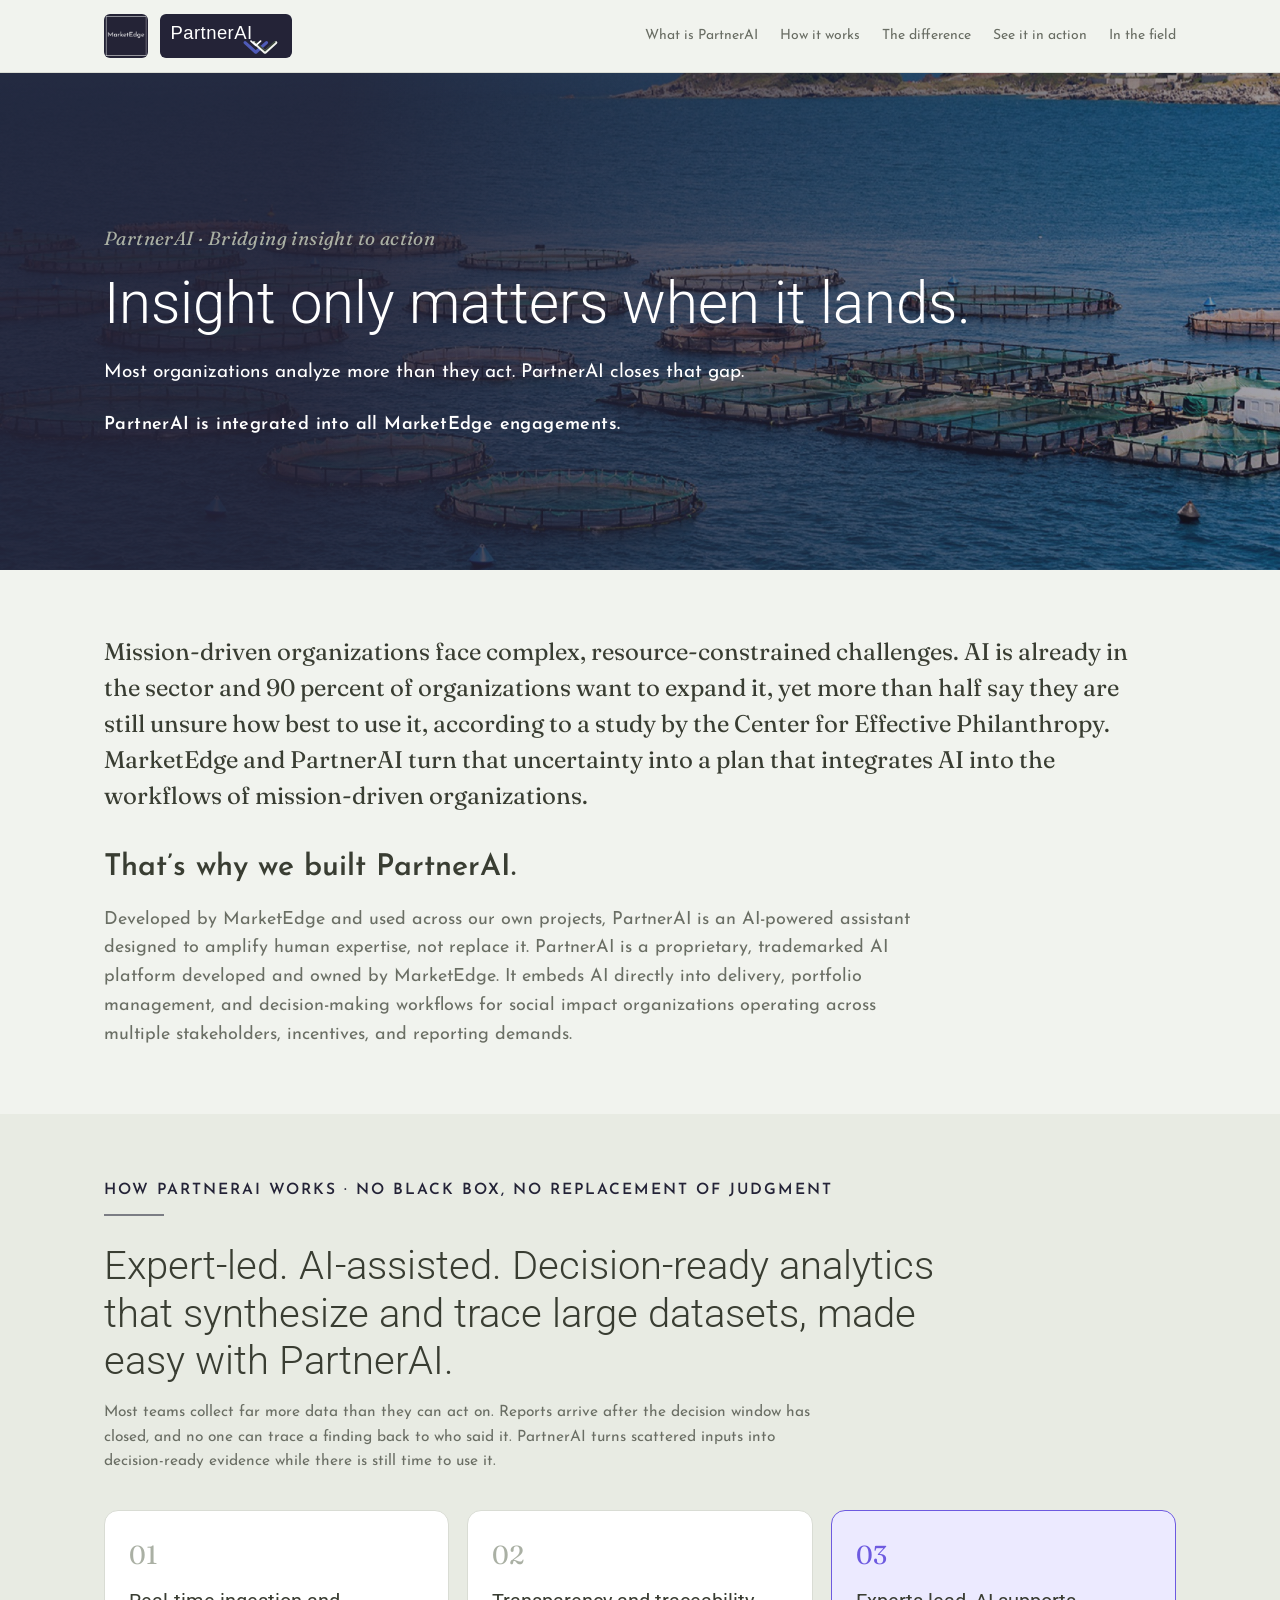
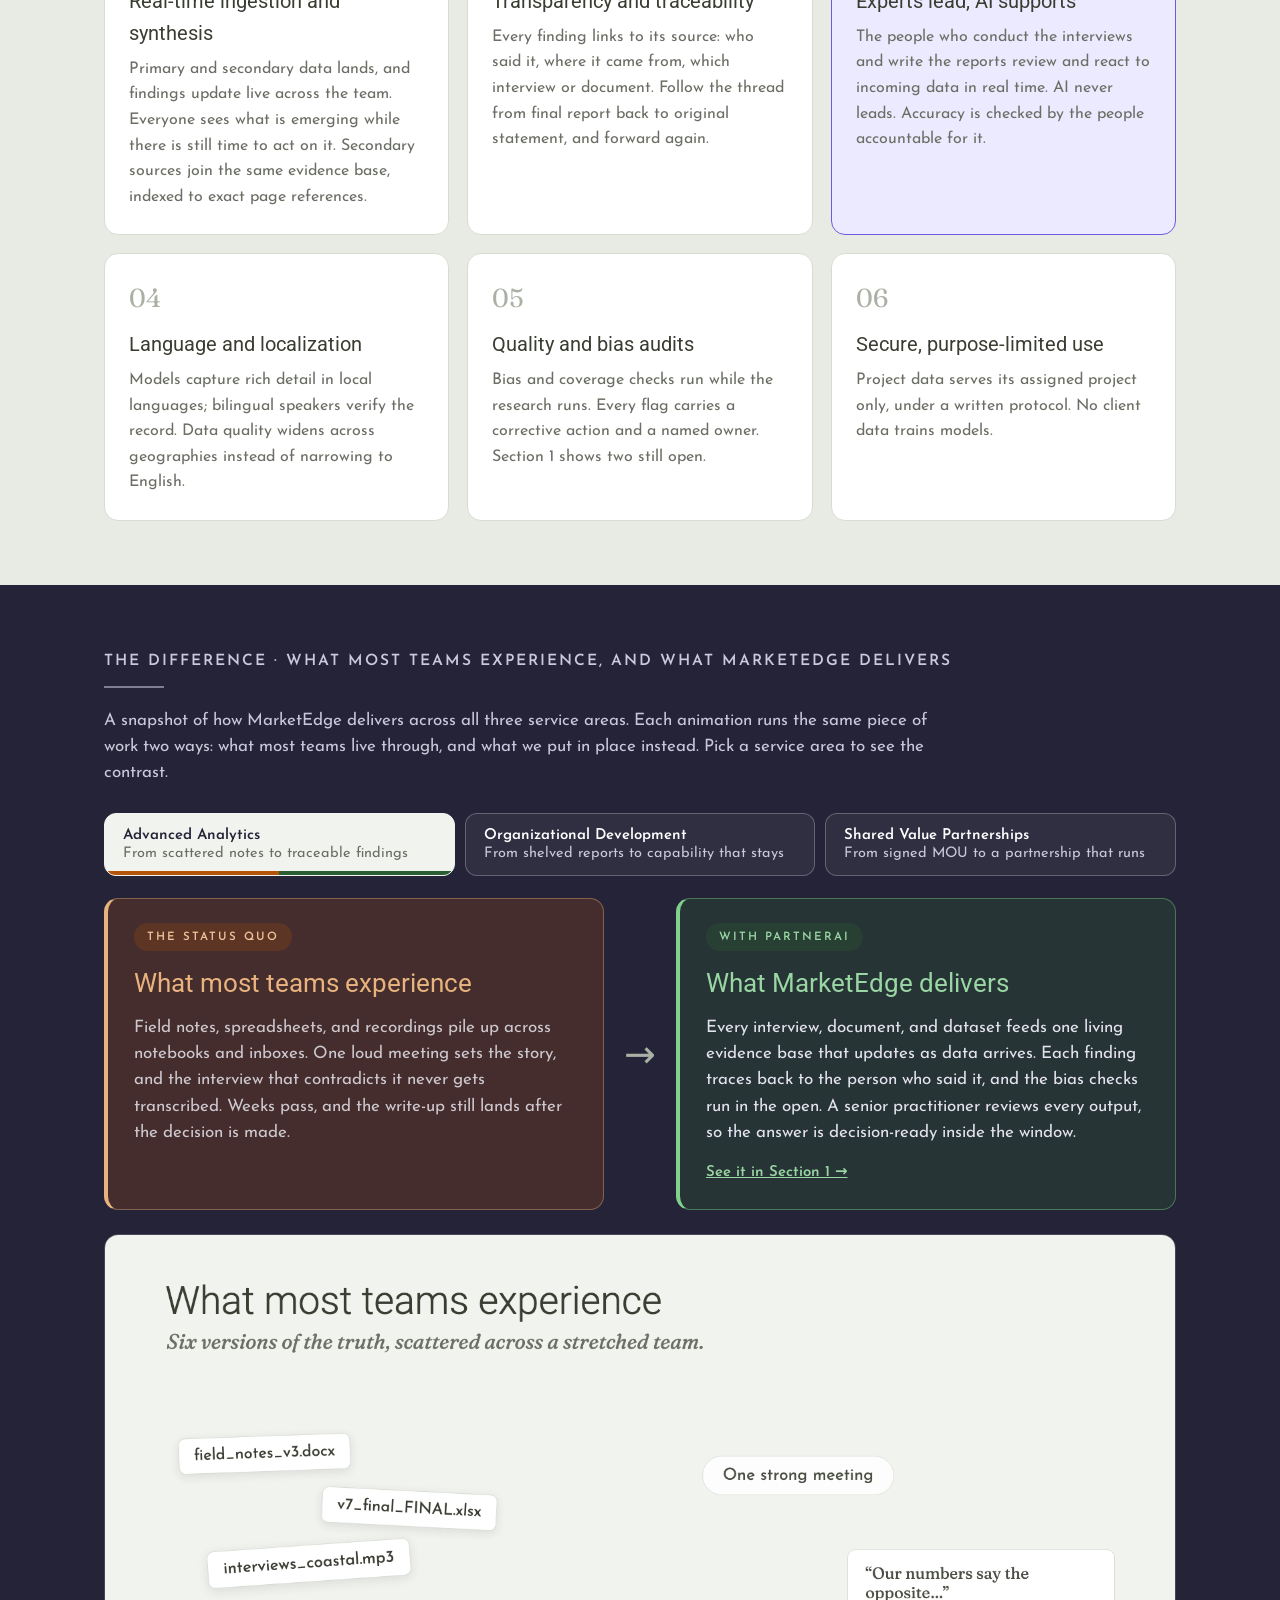
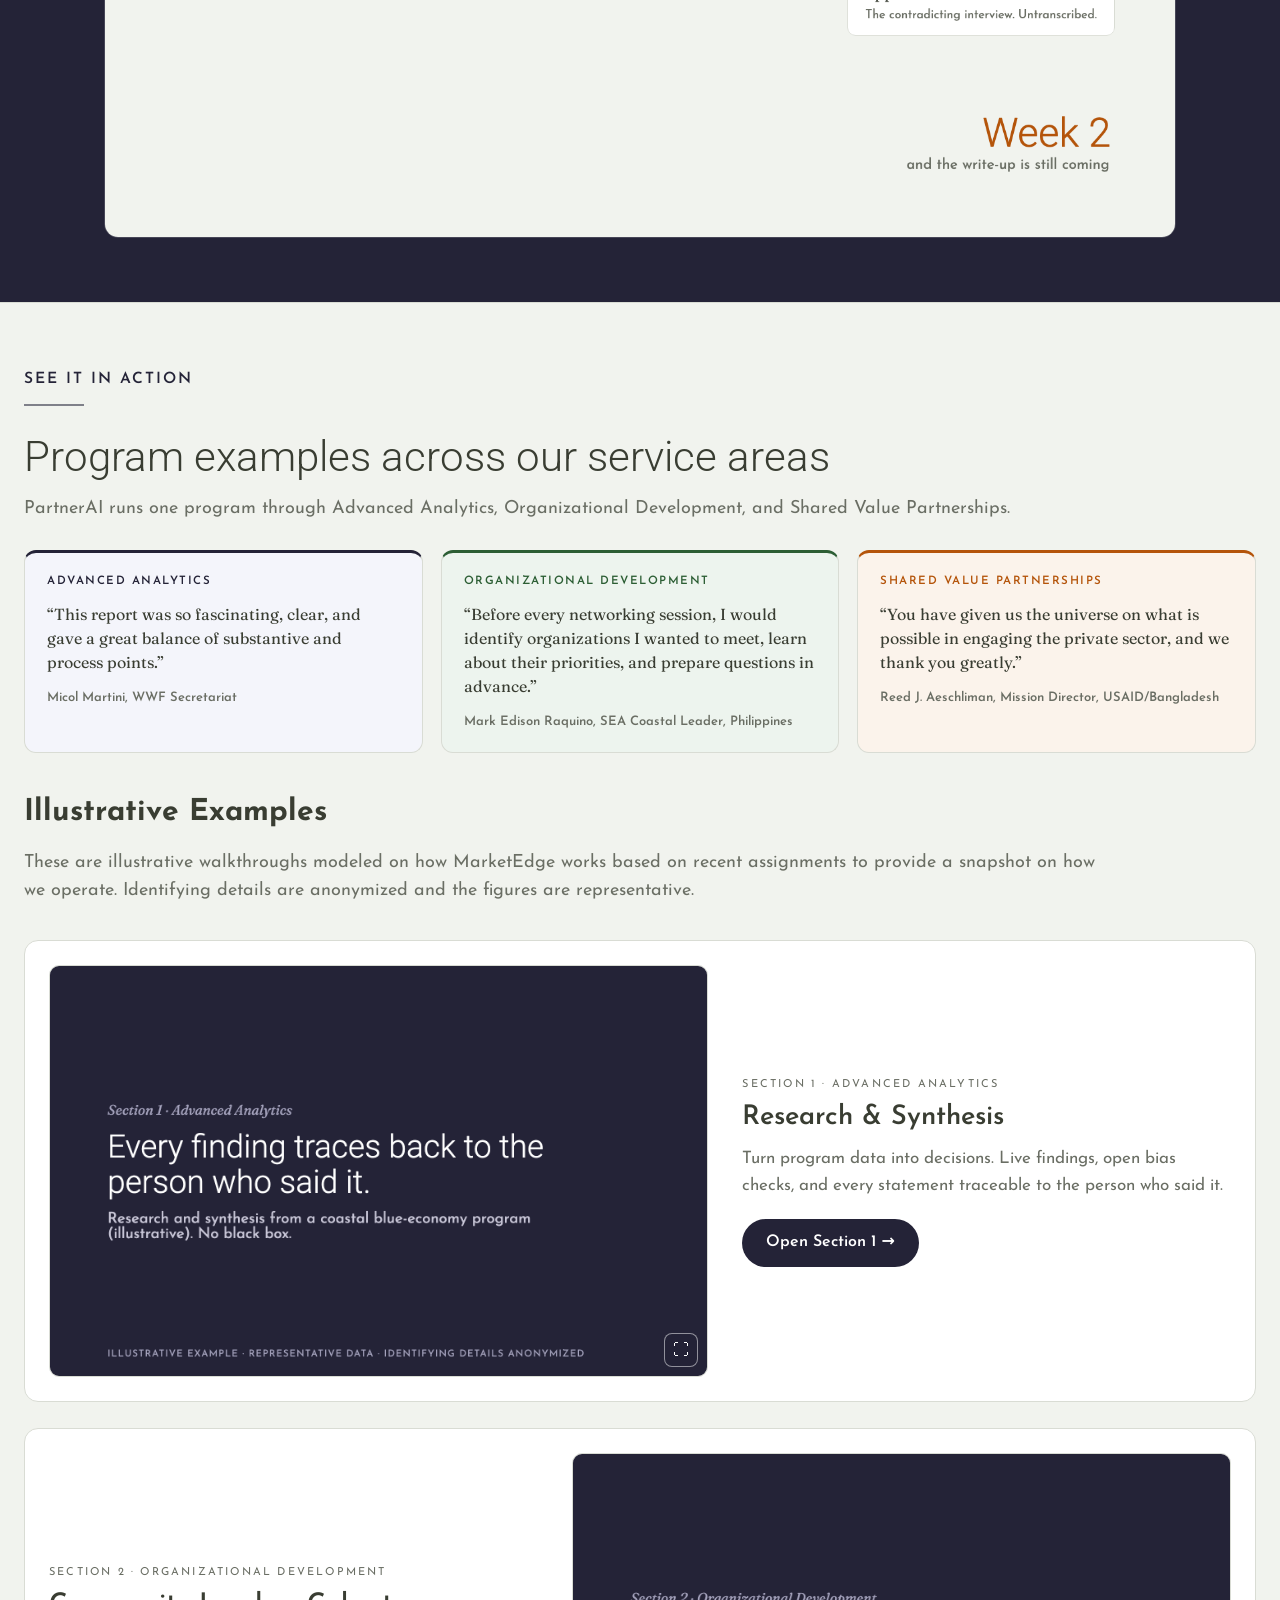
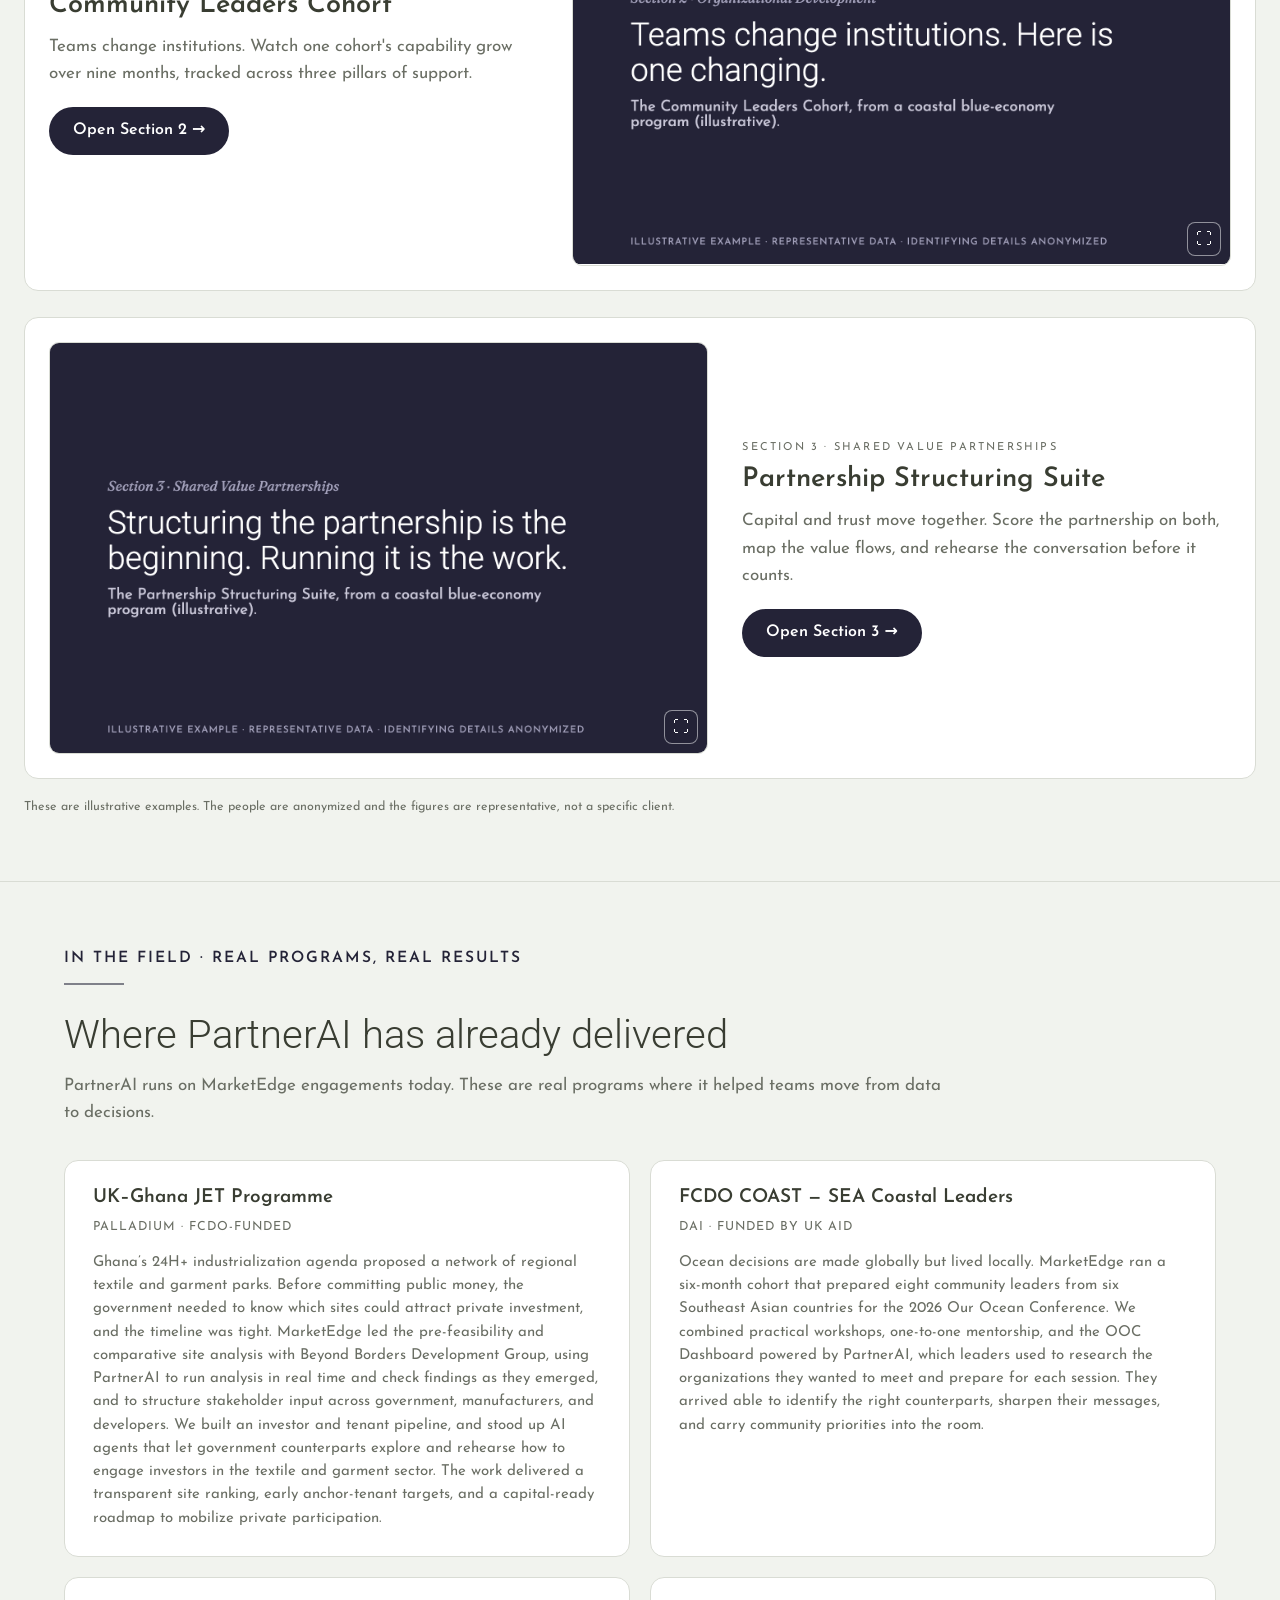
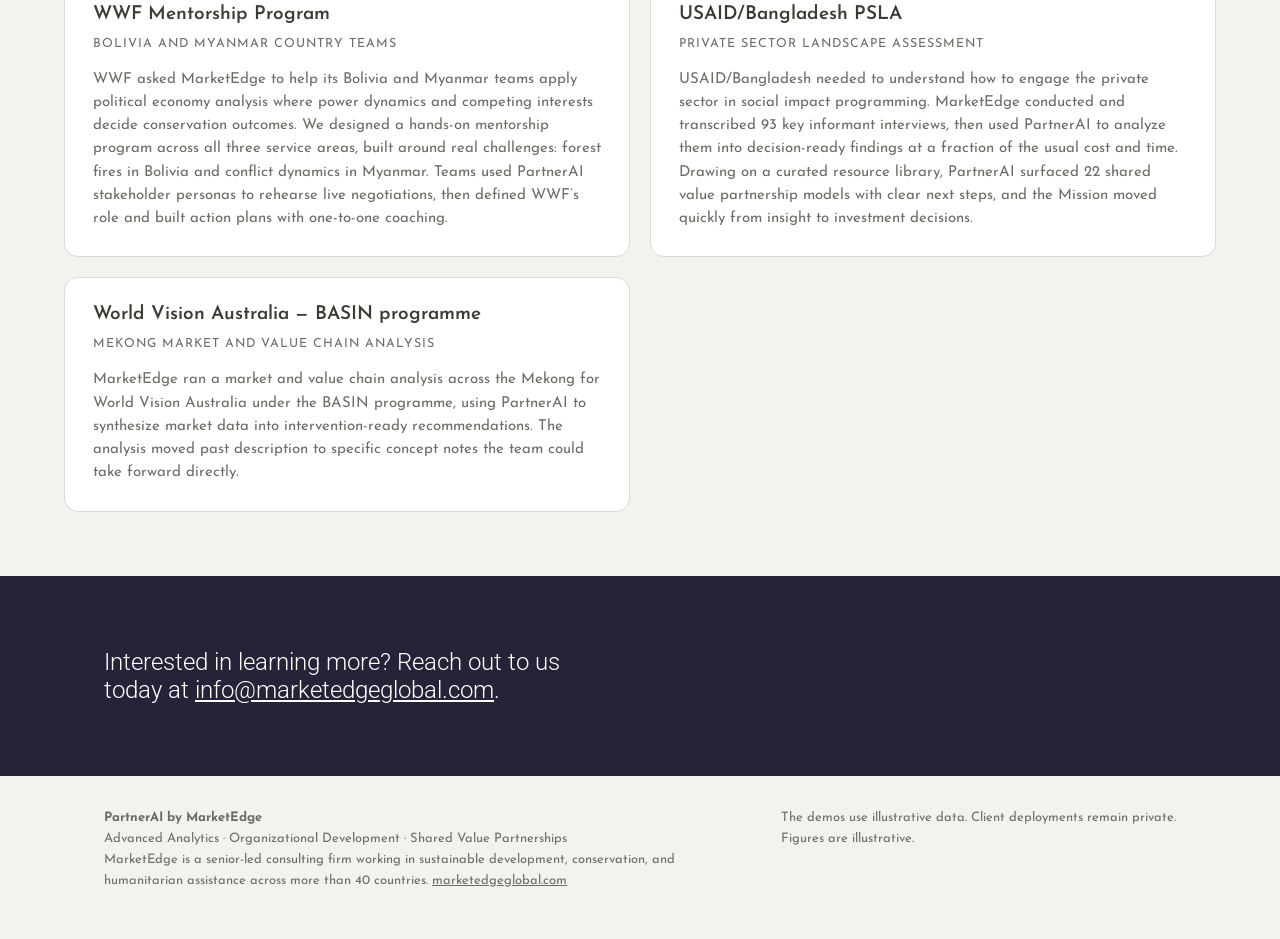
==== commit a08b829f: "Shrink bottom CTA sentence (~4 sizes: clamp 24-34 -> 18-24)" ====
--- a/index.html
+++ b/index.html
@@ -335,7 +335,7 @@
 <!-- ================= REQUEST BAND ================= -->
 <div class="cta-band" id="demo" style="margin-top:0">
   <div class="wrap">
-    <h2 style="font-size:clamp(24px,3vw,34px)">Interested in learning more? Reach out to us today at <a href="mailto:info@marketedgeglobal.com?subject=PartnerAI" style="color:#fff">info@marketedgeglobal.com</a>.</h2>
+    <h2 style="font-size:clamp(18px,2.2vw,24px)">Interested in learning more? Reach out to us today at <a href="mailto:info@marketedgeglobal.com?subject=PartnerAI" style="color:#fff">info@marketedgeglobal.com</a>.</h2>
   </div>
 </div>
 
